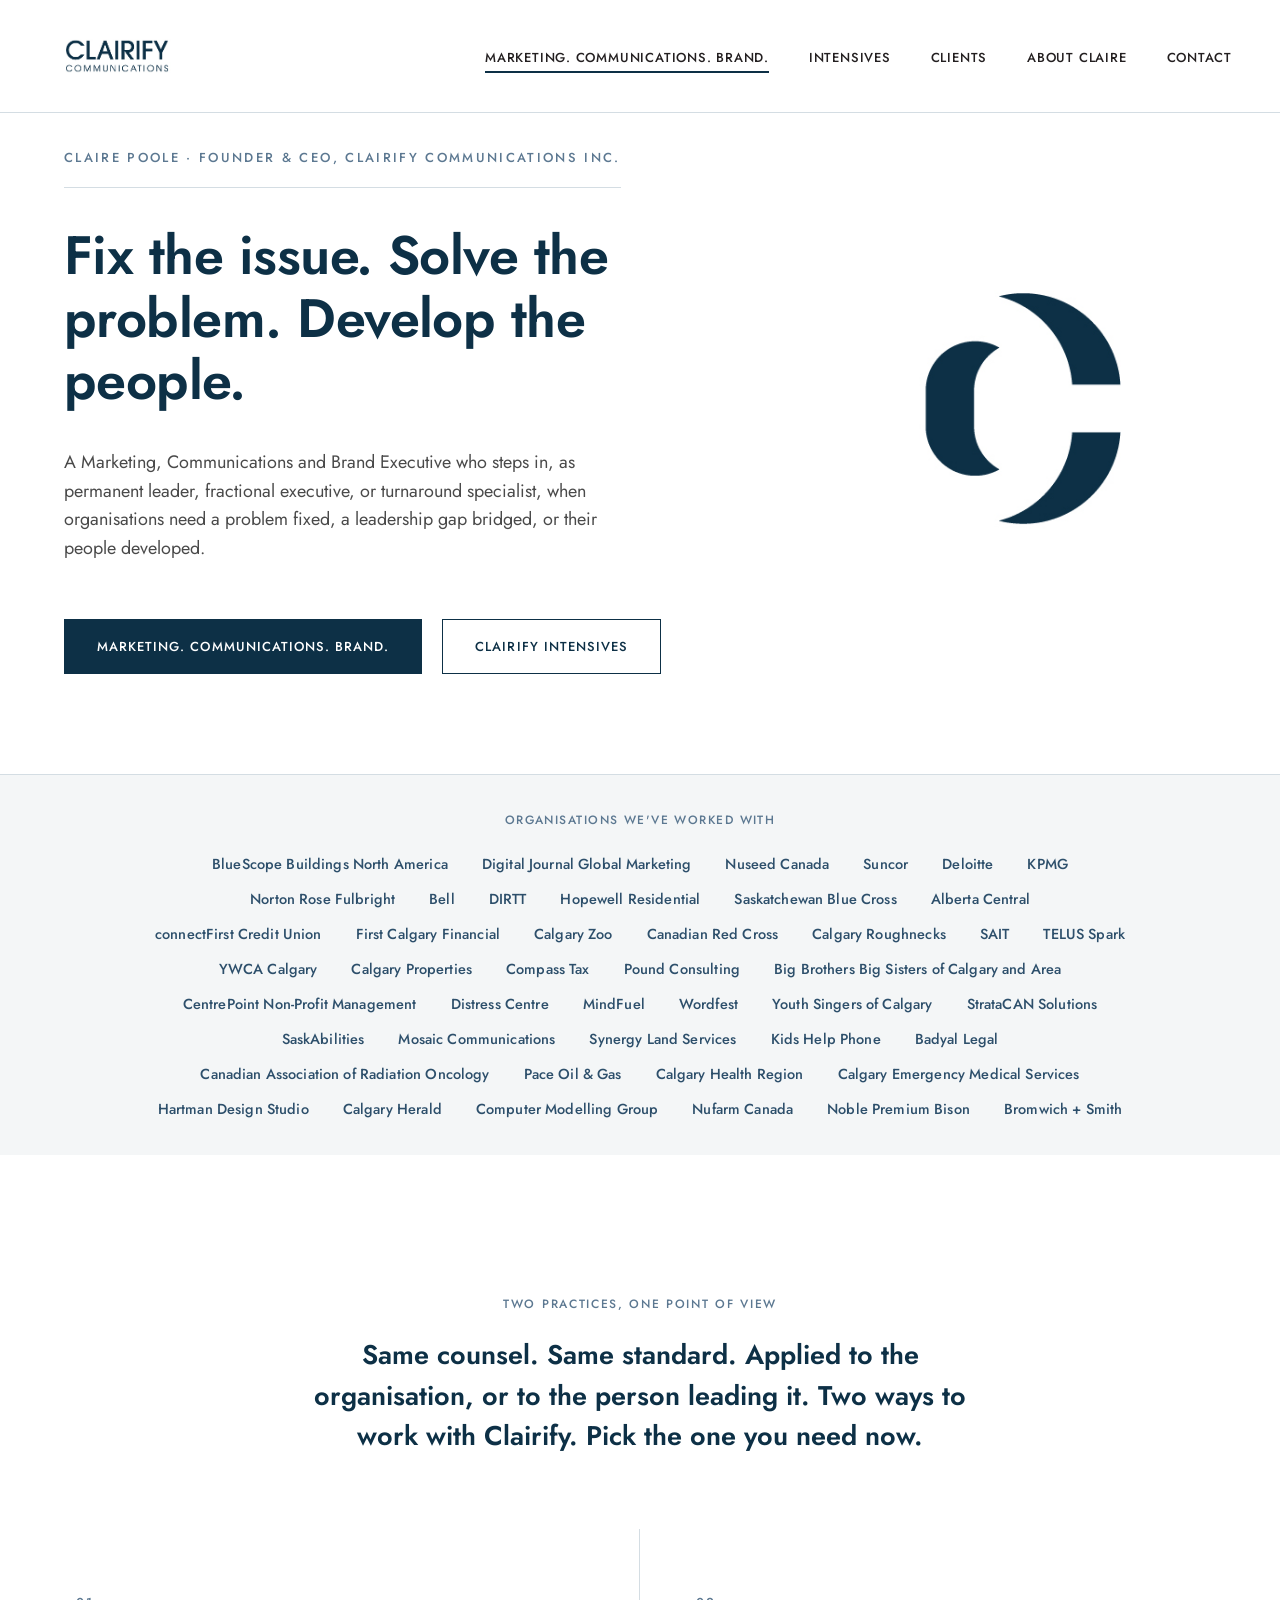
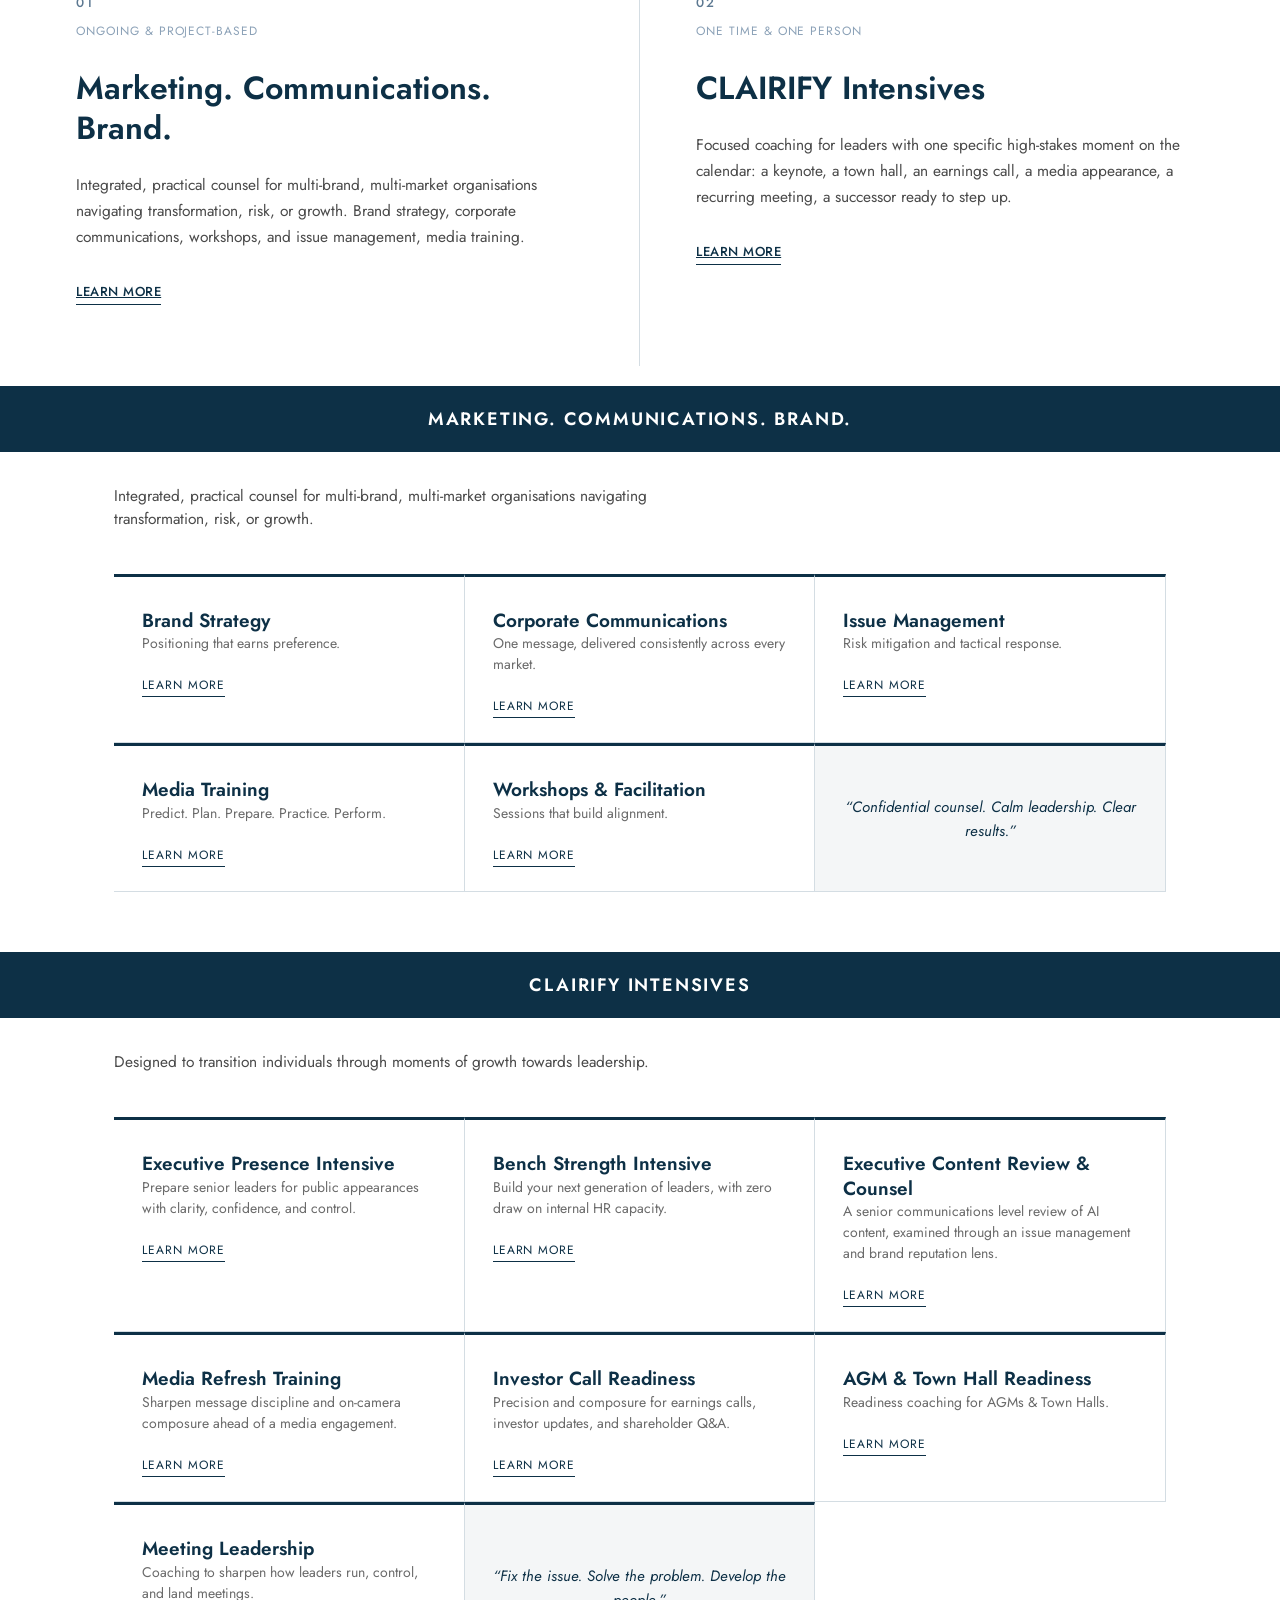
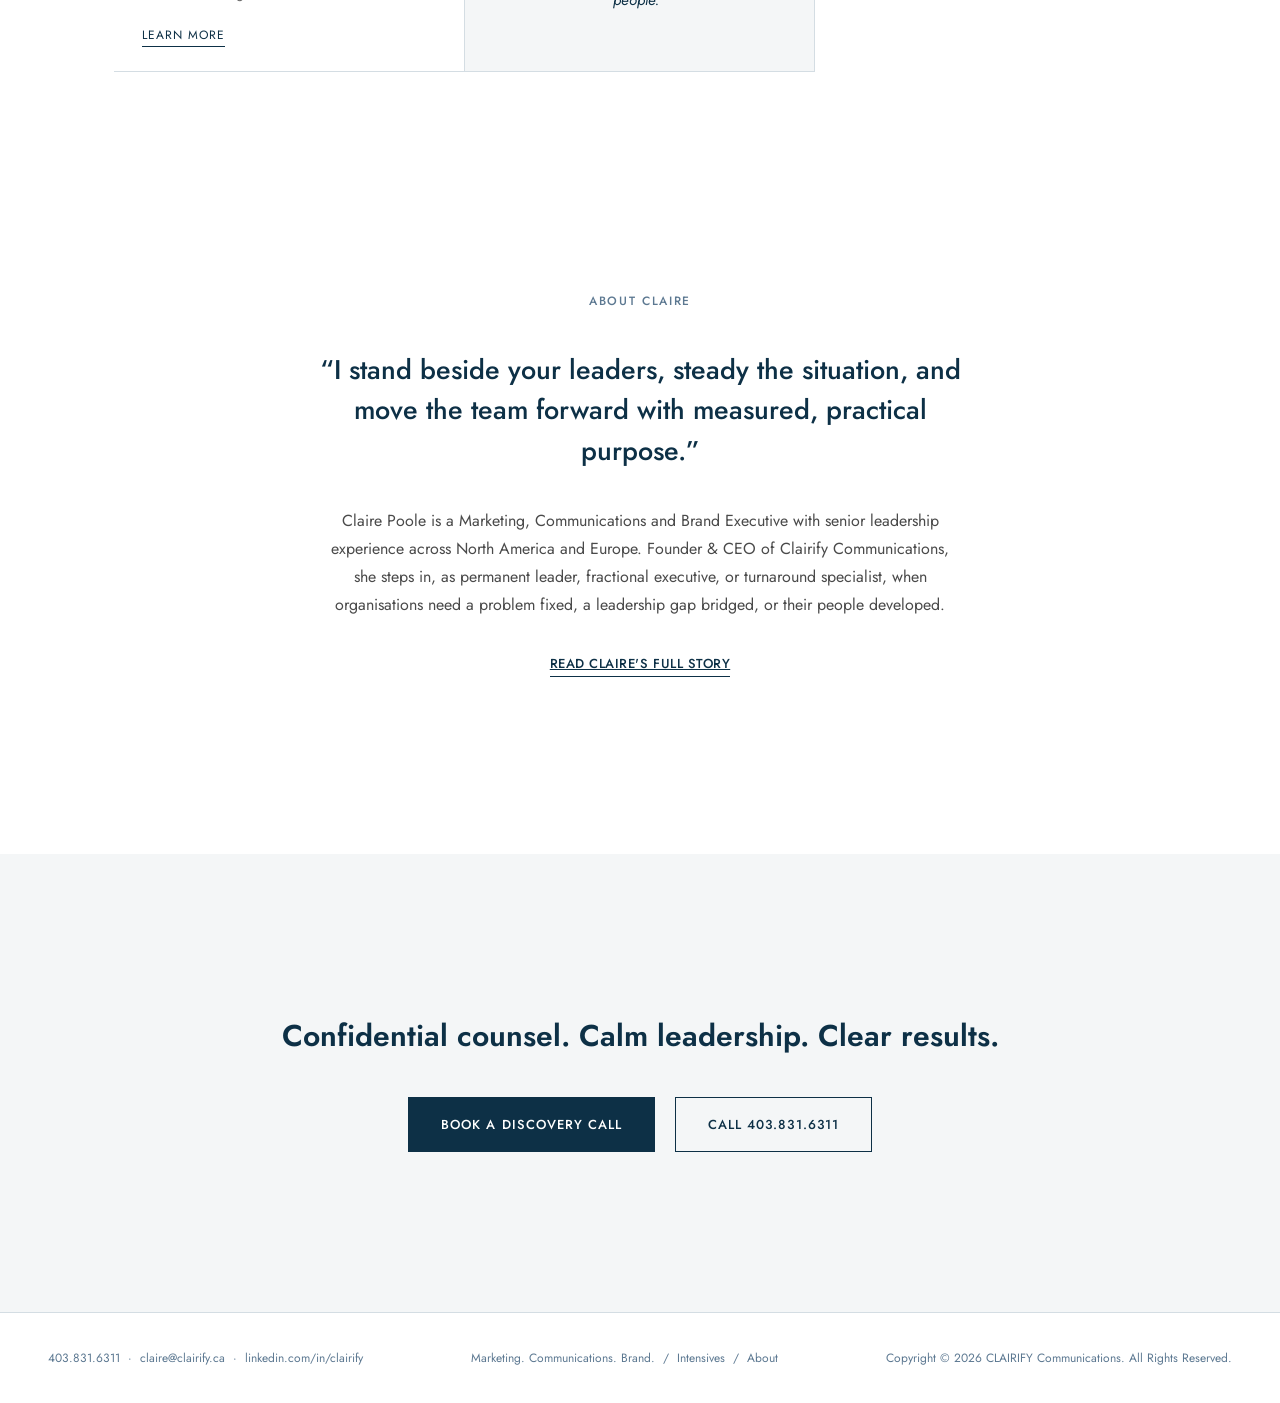
==== index.html @ 590d06a0 "Add files via upload" ====
<!DOCTYPE html>
<html lang="en">
<head>
<meta charset="UTF-8">
<meta name="viewport" content="width=device-width, initial-scale=1.0">
<title>CLAIRIFY Communications | Marketing, Communications &amp; Brand Executive</title>
<meta name="description" content="Claire Poole is a Marketing, Communications and Brand Executive who steps in when organisations need a problem fixed, a leadership gap bridged, or their people developed.">
<link rel="preconnect" href="https://fonts.googleapis.com">
<link rel="preconnect" href="https://fonts.gstatic.com" crossorigin>
<link href="https://fonts.googleapis.com/css2?family=Jost:wght@300;400;500;600;700&display=swap" rel="stylesheet">
<link rel="stylesheet" href="styles.css">
</head>
<body>

<!-- ============ HOME PAGE ============ -->
<nav>
  <a href="index.html"><img src="logo.jpg" alt="Clairify Communications" class="nav-logo"></a>
  <input type="checkbox" id="nav-toggle" class="nav-toggle">
  <label for="nav-toggle" class="nav-toggle-label" aria-label="Menu"><span></span><span></span><span></span></label>
  <ul class="navlinks">
    <li><a href="#marketing-communications-brand" class="current">Marketing. Communications. Brand.</a></li>
    <li><a href="#intensives">Intensives</a></li>
    <li><a href="clients.html">Clients</a></li>
    <li><a href="about.html">About Claire</a></li>
    <li><a href="#contact">Contact</a></li>
  </ul>
</nav>

<section class="hero">
  <div class="hero-grid">
    <div class="hero-inner">
      <div class="eyebrow">Claire Poole · Founder &amp; CEO, Clairify Communications Inc.</div>
      <h1>Fix the issue. Solve the problem. Develop the people.</h1>
      <p class="sub">A Marketing, Communications and Brand Executive who steps in, as permanent leader, fractional executive, or turnaround specialist, when organisations need a problem fixed, a leadership gap bridged, or their people developed.</p>
      <div class="cta-row">
        <a class="btn btn-primary" href="#marketing-communications-brand">Marketing. Communications. Brand.</a>
        <a class="btn btn-outline" href="#intensives">CLAIRIFY Intensives</a>
      </div>
    </div>
    <div class="hero-mark">
      <img src="logomark.jpg" alt="Clairify Communications logomark">
    </div>
  </div>
</section>

<section class="client-strip">
  <div class="label">Organisations we've worked with</div>
  <div class="logo-row">
    <div class="wordmark-chip">BlueScope Buildings North America</div>
    <div class="wordmark-chip">Digital Journal Global Marketing</div>
    <div class="wordmark-chip">Nuseed Canada</div>
    <div class="wordmark-chip">Suncor</div>
    <div class="wordmark-chip">Deloitte</div>
    <div class="wordmark-chip">KPMG</div>
    <div class="wordmark-chip">Norton Rose Fulbright</div>
    <div class="wordmark-chip">Bell</div>
    <div class="wordmark-chip">DIRTT</div>
    <div class="wordmark-chip">Hopewell Residential</div>
    <div class="wordmark-chip">Saskatchewan Blue Cross</div>
    <div class="wordmark-chip">Alberta Central</div>
    <div class="wordmark-chip">connectFirst Credit Union</div>
    <div class="wordmark-chip">First Calgary Financial</div>
    <div class="wordmark-chip">Calgary Zoo</div>
    <div class="wordmark-chip">Canadian Red Cross</div>
    <div class="wordmark-chip">Calgary Roughnecks</div>
    <div class="wordmark-chip">SAIT</div>
    <div class="wordmark-chip">TELUS Spark</div>
    <div class="wordmark-chip">YWCA Calgary</div>
    <div class="wordmark-chip">Calgary Properties</div>
    <div class="wordmark-chip">Compass Tax</div>
    <div class="wordmark-chip">Pound Consulting</div>
    <div class="wordmark-chip">Big Brothers Big Sisters of Calgary and Area</div>
    <div class="wordmark-chip">CentrePoint Non-Profit Management</div>
    <div class="wordmark-chip">Distress Centre</div>
    <div class="wordmark-chip">MindFuel</div>
    <div class="wordmark-chip">Wordfest</div>
    <div class="wordmark-chip">Youth Singers of Calgary</div>
    <div class="wordmark-chip">StrataCAN Solutions</div>
    <div class="wordmark-chip">SaskAbilities</div>
    <div class="wordmark-chip">Mosaic Communications</div>
    <div class="wordmark-chip">Synergy Land Services</div>
    <div class="wordmark-chip">Kids Help Phone</div>
    <div class="wordmark-chip">Badyal Legal</div>
    <div class="wordmark-chip">Canadian Association of Radiation Oncology</div>
    <div class="wordmark-chip">Pace Oil &amp; Gas</div>
    <div class="wordmark-chip">Calgary Health Region</div>
    <div class="wordmark-chip">Calgary Emergency Medical Services</div>
    <div class="wordmark-chip">Hartman Design Studio</div>
    <div class="wordmark-chip">Calgary Herald</div>
    <div class="wordmark-chip">Computer Modelling Group</div>
    <div class="wordmark-chip">Nufarm Canada</div>
    <div class="wordmark-chip">Noble Premium Bison</div>
    <div class="wordmark-chip">Bromwich + Smith</div>
  </div>
</section>

<section class="pillars-intro">
  <div class="label">Two practices, one point of view</div>
  <h2>Same counsel. Same standard. Applied to the organisation, or to the person leading it. Two ways to work with Clairify. Pick the one you need now.</h2>
</section>

<div class="pillars">
  <div class="pillar left">
    <div class="num">01</div>
    <div class="sublabel">Ongoing &amp; Project-Based</div>
    <h3>Marketing. Communications. Brand.</h3>
    <p>Integrated, practical counsel for multi-brand, multi-market organisations navigating transformation, risk, or growth. Brand strategy, corporate communications, workshops, and issue management, media training.</p>
    <a class="link" href="#marketing-communications-brand">Learn more</a>
  </div>
  <div class="pillar right">
    <div class="num">02</div>
    <div class="sublabel">One Time &amp; One Person</div>
    <h3>CLAIRIFY Intensives</h3>
    <p>Focused coaching for leaders with one specific high-stakes moment on the calendar: a keynote, a town hall, an earnings call, a media appearance, a recurring meeting, a successor ready to step up.</p>
    <a class="link" href="#intensives">Learn more</a>
  </div>
</div>

<div class="section-bar" id="marketing-communications-brand" style="background:var(--prussian);color:var(--paper);text-align:center;padding:20px 24px;margin-top:20px;">
  <span style="font-size:18px;letter-spacing:0.1em;text-transform:uppercase;font-weight:600;">Marketing. Communications. Brand.</span>
</div>

<section class="mcb-grid" style="padding-top:32px;">
  <p class="intro">Integrated, practical counsel for multi-brand, multi-market organisations navigating transformation, risk, or growth.</p>

  <div class="tile-grid">
  <details class="intensive-card">
    <summary>
      <div>
        <div class="name">Brand Strategy</div>
        <div class="one-liner">Positioning that earns preference.</div>
      </div>
      <span class="toggle">Learn more</span>
    </summary>
    <div class="card-body">
      <p>Global and regional content activations built to increase brand preference and strengthen market position across every market you operate in, coordinated so the brand shows up consistently.</p>
    </div>
  </details>

  <details class="intensive-card">
    <summary>
      <div>
        <div class="name">Corporate Communications</div>
        <div class="one-liner">One message, delivered consistently across every market.</div>
      </div>
      <span class="toggle">Learn more</span>
    </summary>
    <div class="card-body">
      <p>Engagement strategy and tactical planning crafted to establish business continuity across matrixed environments, keeping leadership, employees, and external audiences aligned even as the organisation and its markets shift.</p>
    </div>
  </details>

  <details class="intensive-card">
    <summary>
      <div>
        <div class="name">Issue Management</div>
        <div class="one-liner">Risk mitigation and tactical response.</div>
      </div>
      <span class="toggle">Learn more</span>
    </summary>
    <div class="card-body">
      <p>Brand, reputational, and operational risk mitigation, paired with the leadership and practical, tactical response needed the moment an issue surfaces, so your organisation is never improvising in public.</p>
    </div>
  </details>

  <details class="intensive-card">
    <summary>
      <div>
        <div class="name">Media Training</div>
        <div class="one-liner">Predict. Plan. Prepare. Practice. Perform.</div>
      </div>
      <span class="toggle">Learn more</span>
    </summary>
    <div class="card-body">
      <p>A hands-on session that moves spokespeople from reactive, to proactive, to strategic: positioning your organisation as a trusted expert, protecting brand reputation, and turning media moments into trust rather than risk.</p>
    </div>
  </details>

  <details class="intensive-card">
    <summary>
      <div>
        <div class="name">Workshops &amp; Facilitation</div>
        <div class="one-liner">Sessions that build alignment.</div>
      </div>
      <span class="toggle">Learn more</span>
    </summary>
    <div class="card-body">
      <p>Group sessions geared towards strategy development, engagement, and team building, designed to move a room from discussion to decision.</p>
    </div>
  </details>
  <div class="tile-quote">
    <p>&ldquo;Confidential counsel. Calm leadership. Clear results.&rdquo;</p>
  </div>
  </div>
</section>

<div class="section-bar" id="intensives" style="background:var(--prussian);color:var(--paper);text-align:center;padding:20px 24px;margin-top:20px;">
  <span style="font-size:18px;letter-spacing:0.1em;text-transform:uppercase;font-weight:600;">CLAIRIFY Intensives</span>
</div>

<section class="intensives-grid" style="padding-top:32px;">
  <p class="intro">Designed to transition individuals through moments of growth towards leadership.</p>

  <div class="tile-grid">
  <details class="intensive-card">
    <summary>
      <div>
        <div class="name">Executive Presence Intensive</div>
        <div class="one-liner">Prepare senior leaders for public appearances with clarity, confidence, and control.</div>
      </div>
      <span class="toggle">Learn more</span>
    </summary>
    <div class="card-body">
      <p>A structured engagement that prepares senior leaders to meet keynotes, panels, investor updates, and media engagements with authority and precision.</p>
      <h5>Outcomes</h5>
      <ul>
        <li><b>Confidence.</b> Real time coaching on delivery, pacing, and message discipline.</li>
        <li><b>Agility.</b> The capability to respond to pointed questions and shifting audience dynamics with composure.</li>
        <li><b>Relevance.</b> A presentation refreshed to align with current brand positioning.</li>
        <li><b>Market Position.</b> Materials and delivery refined to strengthen share of voice and brand eminence.</li>
      </ul>
      <h5>Candidate Profile</h5>
      <p>Director level executives and above with an upcoming speech, panel, keynote, media engagement, or investor presentation.</p>
      <h5>Investment</h5>
      <p>Delivered within two weeks of the intake session, provided feedback and scheduling are returned promptly.</p>
    </div>
  </details>

  <details class="intensive-card">
    <summary>
      <div>
        <div class="name">Bench Strength Intensive</div>
        <div class="one-liner">Build your next generation of leaders, with zero draw on internal HR capacity.</div>
      </div>
      <span class="toggle">Learn more</span>
    </summary>
    <div class="card-body">
      <p>A one-on-one engagement, delivered directly by CLAIRIFY to a high-potential professional, that teaches hesitant or passive employees how to establish their professional gravitas and leadership style.</p>
      <h5>Outcomes</h5>
      <ul>
        <li><b>Leadership Capacity.</b> A successor-track professional equipped with the ownership, presence, and language to operate at the next level.</li>
        <li><b>Continuity.</b> A credible bridge between outgoing leaders and the professionals meant to replace them.</li>
        <li><b>Zero HR Burden.</b> Delivered directly between CLAIRIFY, the sponsoring executive, and the participant.</li>
        <li><b>Retention.</b> A visible investment in a high-potential employee, reducing flight risk.</li>
      </ul>
      <h5>Candidate Profile</h5>
      <p>A high-potential professional identified by leadership as part of the succession bench, who currently defers or holds back rather than operating at the next level.</p>
      <h5>Investment</h5>
      <p>Delivered across three to four weeks, with sessions spaced to allow practice between each.</p>
    </div>
  </details>

  <details class="intensive-card">
    <summary>
      <div>
        <div class="name">Executive Content Review &amp; Counsel</div>
        <div class="one-liner">A senior communications level review of AI content, examined through an issue management and brand reputation lens.</div>
      </div>
      <span class="toggle">Learn more</span>
    </summary>
    <div class="card-body">
      <p>Senior communications review and counsel for AI created content.</p>
      <h5>Outcomes</h5>
      <ul>
        <li><b>Reputation Protection.</b> Content reviewed for brand risk, issue management exposure, and tone before publication.</li>
        <li><b>Accuracy.</b> Fact checked, verified information, free of AI generated errors or unsupported claims.</li>
        <li><b>Clarity.</b> Content refined for message discipline, audience fit, and readability.</li>
        <li><b>Confidence.</b> Senior counsel behind every piece of content published under the executive's name.</li>
      </ul>
      <h5>Candidate Profile</h5>
      <p>Executives and CEOs creating their own content with AI tools, who want senior communications counsel and a reputational safeguard before publishing.</p>
      <h5>Investment</h5>
      <p>One time review, charged hourly, or an ongoing monthly retainer with an agreed hour allotment.</p>
    </div>
  </details>

  <details class="intensive-card">
    <summary>
      <div>
        <div class="name">Media Refresh Training</div>
        <div class="one-liner">Sharpen message discipline and on-camera composure ahead of a media engagement.</div>
      </div>
      <span class="toggle">Learn more</span>
    </summary>
    <div class="card-body">
      <p>A compact session that sharpens message discipline, bridging technique, and on-camera composure ahead of a specific interview, podcast, or broadcast appearance.</p>
      <h5>Outcomes</h5>
      <ul>
        <li><b>Message Discipline.</b> Clear, current talking points and bridging language for staying on message under pointed questioning.</li>
        <li><b>Composure.</b> Coached delivery for on-camera and on-air presence.</li>
        <li><b>Preparedness.</b> Talking points aligned to the current news cycle and anticipated questions.</li>
        <li><b>Risk Reduction.</b> Fewer off-message or reputationally risky moments live.</li>
      </ul>
      <h5>Candidate Profile</h5>
      <p>Director level executives and above preparing for a press interview, public appearance, podcast, or broadcast appearance.</p>
      <h5>Investment</h5>
      <p>Delivered within one week of the discovery call, provided feedback and scheduling are returned promptly.</p>
    </div>
  </details>

  <details class="intensive-card">
    <summary>
      <div>
        <div class="name">Investor Call Readiness</div>
        <div class="one-liner">Precision and composure for earnings calls, investor updates, and shareholder Q&amp;A.</div>
      </div>
      <span class="toggle">Learn more</span>
    </summary>
    <div class="card-body">
      <p>A focused session that prepares executives to deliver financial and strategic updates with precision, and to handle analyst questions with composure. This engagement is also built to strengthen the executive's personal brand.</p>
      <h5>Outcomes</h5>
      <ul>
        <li><b>Command of the Narrative.</b> Confident, precise delivery of financial and strategic updates.</li>
        <li><b>Q&amp;A Composure.</b> Poised handling of analyst questions, including adversarial or unexpected ones.</li>
        <li><b>Consistency.</b> Alignment between prepared remarks and anticipated questions.</li>
        <li><b>Credibility.</b> A delivery that reinforces investor confidence in leadership and the numbers.</li>
      </ul>
      <h5>Candidate Profile</h5>
      <p>CEOs, CFOs, and Investor Relations leaders preparing for an earnings call, investor day, or shareholder meeting.</p>
      <h5>Investment</h5>
      <p>Delivered within one week of the discovery session, timed to the call date.</p>
    </div>
  </details>

  <details class="intensive-card">
    <summary>
      <div>
        <div class="name">AGM &amp; Town Hall Readiness</div>
        <div class="one-liner">Readiness coaching for AGMs &amp; Town Halls.</div>
      </div>
      <span class="toggle">Learn more</span>
    </summary>
    <div class="card-body">
      <p>A focused session that prepares leaders to deliver clear, credible messages to a large internal audience, and to handle unscripted questions with composure.</p>
      <h5>Outcomes</h5>
      <ul>
        <li><b>Confidence.</b> A rehearsed, controlled delivery suited to a large or mixed audience.</li>
        <li><b>Alignment.</b> Key messages that reflect current business priorities and tone.</li>
        <li><b>Agility.</b> Composed handling of unscripted or difficult employee questions.</li>
        <li><b>Trust.</b> A delivery that reinforces credibility with employees.</li>
      </ul>
      <h5>Candidate Profile</h5>
      <p>Executives and senior leaders preparing to address employees at an AGM, town hall, all-hands, or similar internal forum.</p>
      <h5>Investment</h5>
      <p>Delivered within one week of the discovery session, timed to the town hall date.</p>
    </div>
  </details>

  <details class="intensive-card">
    <summary>
      <div>
        <div class="name">Meeting Leadership</div>
        <div class="one-liner">Coaching to sharpen how leaders run, control, and land meetings.</div>
      </div>
      <span class="toggle">Learn more</span>
    </summary>
    <div class="card-body">
      <p>A focused coaching session built around a specific, upcoming recurring leadership meeting, board update, or cross-functional session.</p>
      <h5>Outcomes</h5>
      <ul>
        <li><b>Control.</b> A structure and pacing that keeps meetings on track and on time.</li>
        <li><b>Presence.</b> A leadership tone that commands attention and buy-in.</li>
        <li><b>Clarity.</b> Sharper framing of decisions, asks, and next steps.</li>
        <li><b>Efficiency.</b> Fewer meetings that run long or lose focus.</li>
      </ul>
      <h5>Candidate Profile</h5>
      <p>Director level executives and above who regularly lead recurring or high-stakes meetings.</p>
      <h5>Investment</h5>
      <p>Delivered within one week of the discovery session.</p>
    </div>
  </details>
  <div class="tile-quote">
    <p>&ldquo;Fix the issue. Solve the problem. Develop the people.&rdquo;</p>
  </div>
  </div>
</section>

<section class="about-preview">
  <div class="label">About Claire</div>
  <blockquote>&ldquo;I stand beside your leaders, steady the situation, and move the team forward with measured, practical purpose.&rdquo;</blockquote>
  <p class="body">Claire Poole is a Marketing, Communications and Brand Executive with senior leadership experience across North America and Europe. Founder &amp; CEO of Clairify Communications, she steps in, as permanent leader, fractional executive, or turnaround specialist, when organisations need a problem fixed, a leadership gap bridged, or their people developed.</p>
  <a class="link" href="about.html">Read Claire's full story</a>
</section>

<section class="cta" id="contact">
  <h2>Confidential counsel. Calm leadership. Clear results.</h2>
  <div class="cta-row" style="justify-content:center;">
    <a class="btn btn-primary" href="mailto:claire@clairify.ca">Book a discovery call</a>
    <a class="btn btn-outline" href="tel:+14038316311">Call 403.831.6311</a>
  </div>
</section>

<footer>
  <div><a href="tel:+14038316311" style="color:inherit;text-decoration:none;">403.831.6311</a> &nbsp;·&nbsp; <a href="mailto:claire@clairify.ca" style="color:inherit;text-decoration:none;">claire@clairify.ca</a> &nbsp;·&nbsp; linkedin.com/in/clairify</div>
  <div>Marketing. Communications. Brand. &nbsp;/&nbsp; Intensives &nbsp;/&nbsp; About</div>
  <div>Copyright © 2026 CLAIRIFY Communications. All Rights Reserved.</div>
</footer>

</body>
</html>
---- styles.css ----
:root {

    --prussian: #0d3046;
    --prussian-80: #2d4f6b;
    --prussian-60: #5c7891;
    --prussian-40: #8ba1b7;
    --prussian-20: #d4dde3;
    --ink: #231f20;
    --paper: #ffffff;
    --mist: #f4f6f7;
  }
  * { margin: 0; padding: 0; box-sizing: border-box; }
  html { scroll-behavior: smooth; }
  body {
    font-family: 'Jost', sans-serif;
    color: var(--ink);
    background: var(--paper);
    -webkit-font-smoothing: antialiased;
  }
  .strawdog-flag {
    background: #fff3cd;
    color: #6b5300;
    text-align: center;
    font-size: 12px;
    letter-spacing: 0.08em;
    text-transform: uppercase;
    padding: 8px 12px;
    font-weight: 500;
  }

  /* ---------- NAV ---------- */
  nav {
    display: flex;
    align-items: center;
    justify-content: space-between;
    padding: 22px 48px;
    background: var(--paper);
    border-bottom: 1px solid var(--prussian-20);
    position: sticky;
    top: 0;
    z-index: 20;
  }
  nav .logotype {
    font-size: 19px;
    font-weight: 600;
    letter-spacing: 0.02em;
    color: var(--prussian);
  }
  .navlinks { display: flex; gap: 40px; list-style: none; }
  .navlinks a {
    color: var(--ink);
    text-decoration: none;
    font-size: 13px;
    letter-spacing: 0.06em;
    text-transform: uppercase;
    font-weight: 500;
    padding-bottom: 4px;
    border-bottom: 2px solid transparent;
    transition: border-color .2s;
  }
  .navlinks a.current, .navlinks a:hover, .navlinks a:focus-visible { border-color: var(--prussian); outline: none; }
  .nav-toggle { display: none; }
  .nav-toggle-label {
    display: none;
    flex-direction: column;
    gap: 5px;
    cursor: pointer;
    z-index: 30;
  }
  .nav-toggle-label span {
    display: block;
    width: 26px;
    height: 2px;
    background: var(--prussian);
  }

  /* ---------- HERO (light, per Claire's revision) ---------- */
  .hero {
    background: var(--paper);
    color: var(--ink);
    padding: 32px 64px 100px;
    position: relative;
    overflow: hidden;
    border-bottom: 1px solid var(--prussian-20);
  }
  .hero-grid {
    display: grid;
    grid-template-columns: 1.3fr 0.7fr;
    align-items: center;
    gap: 60px;
    max-width: 1240px;
    margin: 0 auto;
  }
  .hero-inner { max-width: 640px; position: relative; z-index: 2; }
  .hero-mark {
    display: flex;
    justify-content: center;
  }
  .hero-mark img {
    width: 100%;
    max-width: 300px;
  }
  @media (max-width: 900px) {
    .hero-grid { grid-template-columns: 1fr; }
    .hero-mark { display: none; }
  }
  .eyebrow {
    font-size: 13px;
    letter-spacing: 0.18em;
    text-transform: uppercase;
    color: var(--prussian-60);
    margin-bottom: 36px;
    font-weight: 500;
    padding-bottom: 20px;
    border-bottom: 1px solid var(--prussian-20);
    display: inline-block;
  }
  h1 {
    font-size: 54px;
    font-weight: 600;
    line-height: 1.16;
    letter-spacing: -0.01em;
    margin-bottom: 36px;
    color: var(--prussian);
  }
  .hero p.sub {
    font-size: 18px;
    font-weight: 400;
    line-height: 1.6;
    color: #4a4a4a;
    max-width: 540px;
    margin-bottom: 56px;
  }
  .cta-row { display: flex; gap: 20px; flex-wrap: wrap; }
  .btn {
    display: inline-block;
    padding: 17px 32px;
    font-size: 13px;
    letter-spacing: 0.08em;
    text-transform: uppercase;
    font-weight: 500;
    text-decoration: none;
    border-radius: 0;
    transition: all .2s;
    cursor: pointer;
  }
  .btn-primary { background: var(--prussian); color: var(--paper); border: 1px solid var(--prussian); }
  .btn-primary:hover { background: #0a2438; }
  .btn-outline { border: 1px solid var(--prussian); color: var(--prussian); background: transparent; }
  .btn-outline:hover { background: var(--mist); }

  /* ---------- CLIENT STRIP ---------- */
  .client-strip {
    background: var(--mist);
    padding: 36px 48px;
    text-align: center;
  }
  .client-strip .label {
    font-size: 12px;
    letter-spacing: 0.12em;
    text-transform: uppercase;
    color: var(--prussian-60);
    margin-bottom: 24px;
    font-weight: 500;
  }
  .logo-row {
    display: flex;
    justify-content: center;
    gap: 14px 34px;
    flex-wrap: wrap;
    align-items: center;
    max-width: 980px;
    margin: 0 auto;
  }
  .wordmark-chip {
    font-size: 14.5px;
    font-weight: 500;
    color: var(--prussian-80);
    letter-spacing: 0.01em;
  }
  .pending-note {
    margin-top: 22px;
    font-size: 12.5px;
    color: var(--prussian-60);
    font-style: italic;
  }

  /* ---------- TWO PILLARS ---------- */
  .pillars-intro {
    padding: 140px 64px 0;
    text-align: center;
    max-width: 820px;
    margin: 0 auto;
  }
  .pillars-intro .label {
    font-size: 12px;
    letter-spacing: 0.14em;
    text-transform: uppercase;
    color: var(--prussian-60);
    font-weight: 500;
    margin-bottom: 22px;
  }
  .pillars-intro h2 {
    font-size: 27px;
    font-weight: 600;
    line-height: 1.5;
    color: var(--prussian);
  }
  .pillars {
    display: grid;
    grid-template-columns: 1fr 1fr;
    margin: 72px auto 0;
    max-width: 1240px;
  }
  .pillar {
    padding: 64px 56px;
  }
  .pillar.left { background: var(--paper); color: var(--ink); border-right: 1px solid var(--prussian-20); }
  .pillar.right { background: var(--paper); color: var(--ink); }
  .pillar .num {
    font-size: 13px;
    letter-spacing: 0.14em;
    text-transform: uppercase;
    font-weight: 500;
    margin-bottom: 10px;
    color: var(--prussian-60);
  }
  .pillar .sublabel {
    font-size: 12px;
    color: var(--prussian-40);
    text-transform: uppercase;
    letter-spacing: 0.08em;
    margin-bottom: 28px;
  }
  .pillar h3 {
    font-size: 32px;
    font-weight: 600;
    line-height: 1.25;
    margin-bottom: 24px;
    color: var(--prussian);
  }
  .pillar p {
    font-size: 15.5px;
    font-weight: 400;
    line-height: 1.7;
    color: #4a4a4a;
    margin-bottom: 28px;
  }
  .pillar .link {
    font-size: 13px;
    font-weight: 500;
    letter-spacing: 0.04em;
    text-transform: uppercase;
    color: var(--prussian);
    border-bottom: 1px solid var(--prussian);
    padding-bottom: 3px;
  }

  /* ---------- MARKETING/COMMS/BRAND DETAIL (shares intensive-card styling) ---------- */
  .mcb-grid {
    padding: 100px 64px 40px;
    max-width: 1180px;
    margin: 0 auto;
  }
  .mcb-grid > .label {
    font-size: 12px;
    letter-spacing: 0.14em;
    text-transform: uppercase;
    color: var(--prussian-60);
    font-weight: 500;
    margin-bottom: 12px;
  }
  .mcb-grid > .intro {
    font-size: 15.5px;
    color: #4a4a4a;
    max-width: 620px;
    margin-bottom: 44px;
  }
  .mcb-grid .placeholder-flag {
    display: inline-block;
    font-size: 11px;
    letter-spacing: 0.06em;
    text-transform: uppercase;
    color: var(--prussian-60);
    border: 1px dashed var(--prussian-20);
    padding: 3px 8px;
    margin-top: 10px;
  }

  /* ---------- INTENSIVES TILE GRID ---------- */
  .intensives-grid {
    padding: 100px 64px 40px;
    max-width: 1180px;
    margin: 0 auto;
  }
  .intensives-grid > .label {
    font-size: 12px;
    letter-spacing: 0.14em;
    text-transform: uppercase;
    color: var(--prussian-60);
    font-weight: 500;
    margin-bottom: 12px;
  }
  .intensives-grid > .intro {
    font-size: 15.5px;
    color: #4a4a4a;
    max-width: 620px;
    margin-bottom: 44px;
  }
  .tile-grid {
    display: grid;
    grid-template-columns: repeat(3, 1fr);
    gap: 0;
    background: transparent;
  }
  .tile-grid.tile-grid-2col {
    grid-template-columns: repeat(2, 1fr);
  }
  .intensive-card {
    background: var(--paper);
    border-top: 3px solid var(--prussian);
    border-right: 1px solid var(--prussian-20);
    border-bottom: 1px solid var(--prussian-20);
    display: flex;
    flex-direction: column;
  }
  .intensive-card summary {
    display: flex;
    flex-direction: column;
    align-items: flex-start;
    gap: 10px;
    padding: 32px 28px 24px;
    cursor: pointer;
    list-style: none;
    flex: 1;
  }
  .intensive-card summary::-webkit-details-marker { display: none; }
  .intensive-card summary .name {
    font-size: 19px;
    font-weight: 600;
    color: var(--prussian);
    line-height: 1.3;
  }
  .intensive-card summary .one-liner {
    font-size: 14px;
    color: #6a6a6a;
    font-weight: 400;
    line-height: 1.5;
  }
  .intensive-card summary .toggle {
    font-size: 12px;
    letter-spacing: 0.08em;
    text-transform: uppercase;
    color: var(--prussian);
    border-bottom: 1px solid var(--prussian);
    padding-bottom: 2px;
    white-space: nowrap;
    margin-top: auto;
    padding-top: 12px;
  }
  .intensive-card[open] summary .toggle::after { content: " (less)"; }
  .intensive-card .card-body {
    padding: 0 28px 32px;
  }
  .intensive-card h5 {
    font-size: 12px;
    letter-spacing: 0.1em;
    text-transform: uppercase;
    color: var(--prussian);
    font-weight: 600;
    margin: 20px 0 12px;
  }
  .intensive-card h5:first-of-type { margin-top: 4px; }
  .intensive-card p, .intensive-card ul li {
    font-size: 14.5px;
    line-height: 1.7;
    color: #4a4a4a;
  }
  .intensive-card ul {
    list-style: none;
    margin: 0;
    padding: 0;
  }
  .intensive-card ul li {
    padding-left: 18px;
    position: relative;
    margin-bottom: 8px;
  }
  .intensive-card ul li::before {
    content: "";
    position: absolute;
    left: 0;
    top: 9px;
    width: 7px;
    height: 1px;
    background: var(--prussian);
  }
  .intensive-card ul li b { color: var(--prussian); font-weight: 600; }
  .intensive-card .fee {
    font-size: 14.5px;
    color: var(--prussian);
    font-weight: 600;
    margin-top: 6px;
  }
  .tile-quote {
    background: var(--mist);
    border-top: 3px solid var(--prussian);
    border-right: 1px solid var(--prussian-20);
    border-bottom: 1px solid var(--prussian-20);
    display: flex;
    align-items: center;
    justify-content: center;
    padding: 32px 28px;
    text-align: center;
  }
  .tile-quote p {
    font-style: italic;
    font-size: 15px;
    line-height: 1.6;
    color: var(--prussian);
    margin: 0;
  }

  /* ---------- INTENSIVES DETAIL (legacy single-card layout, unused, kept for reference) ---------- */
  .intensive-detail {
    padding: 100px 64px 40px;
    max-width: 900px;
    margin: 0 auto;
  }
  .intensive-detail .label {
    font-size: 12px;
    letter-spacing: 0.14em;
    text-transform: uppercase;
    color: var(--prussian-60);
    font-weight: 500;
    margin-bottom: 22px;
  }
  .intensive-detail h3 {
    font-size: 28px;
    font-weight: 600;
    color: var(--prussian);
    margin-bottom: 10px;
  }
  .intensive-detail .tagline {
    font-size: 16px;
    color: var(--prussian-60);
    margin-bottom: 36px;
  }
  .intensive-detail h4 {
    font-size: 13px;
    letter-spacing: 0.1em;
    text-transform: uppercase;
    color: var(--prussian);
    font-weight: 600;
    margin: 36px 0 16px;
  }
  .intensive-detail p {
    font-size: 15.5px;
    line-height: 1.75;
    color: #4a4a4a;
  }
  .intensive-detail ul {
    list-style: none;
    margin: 0;
    padding: 0;
  }
  .intensive-detail ul li {
    font-size: 15.5px;
    line-height: 1.7;
    color: #4a4a4a;
    padding-left: 20px;
    position: relative;
    margin-bottom: 12px;
  }
  .intensive-detail ul li::before {
    content: "";
    position: absolute;
    left: 0;
    top: 9px;
    width: 8px;
    height: 1px;
    background: var(--prussian);
  }
  .intensive-detail ul li b { color: var(--prussian); font-weight: 600; }
  .intensive-detail .investment-box {
    border-top: 1px solid var(--prussian-20);
    border-bottom: 1px solid var(--prussian-20);
    padding: 28px 0;
    margin-top: 36px;
  }
  .intensive-detail .investment-box p { margin-bottom: 8px; }

  
  .about-preview {
    padding: 180px 64px;
    max-width: 820px;
    margin: 0 auto;
    text-align: center;
  }
  .about-preview .label {
    font-size: 12px;
    letter-spacing: 0.14em;
    text-transform: uppercase;
    color: var(--prussian-60);
    font-weight: 500;
    margin-bottom: 40px;
  }
  blockquote {
    font-size: 27px;
    font-weight: 500;
    line-height: 1.5;
    color: var(--prussian);
    margin-bottom: 36px;
  }
  .about-preview p.body {
    font-size: 16px;
    line-height: 1.75;
    color: #4a4a4a;
    max-width: 640px;
    margin: 0 auto 32px;
  }
  .about-preview .link {
    font-size: 13px;
    font-weight: 500;
    letter-spacing: 0.04em;
    text-transform: uppercase;
    color: var(--prussian);
    border-bottom: 1px solid var(--prussian);
    padding-bottom: 3px;
  }

  /* ---------- CLOSING CTA ---------- */
  .cta {
    background: var(--mist);
    text-align: center;
    padding: 160px 48px;
  }
  .cta h2 {
    font-size: 30px;
    font-weight: 600;
    color: var(--prussian);
    margin-bottom: 40px;
  }

  footer {
    border-top: 1px solid var(--prussian-20);
    padding: 36px 48px;
    display: flex;
    justify-content: space-between;
    flex-wrap: wrap;
    gap: 12px;
    font-size: 12px;
    color: var(--prussian-60);
  }

  .page-divider {
    background: var(--prussian);
    color: var(--paper);
    text-align: center;
    padding: 14px;
    font-size: 11px;
    letter-spacing: 0.12em;
    text-transform: uppercase;
  }

  /* ---------- ABOUT PAGE ---------- */
  .photo-intro {
    display: grid;
    grid-template-columns: 1.15fr .85fr;
    gap: 64px;
    align-items: start;
    padding: 160px 64px 120px;
    max-width: 1180px;
    margin: 0 auto;
  }
  .photo-intro h2 {
    font-size: 34px;
    font-weight: 600;
    line-height: 1.35;
    color: var(--prussian);
    max-width: 620px;
  }
  .photo-intro p.lede {
    font-size: 16px;
    line-height: 1.75;
    color: #4a4a4a;
    max-width: 560px;
    margin-top: 24px;
  }
  .photo-slot {
    aspect-ratio: 4/5;
    width: 100%;
    height: 100%;
    object-fit: cover;
    background: var(--mist);
    border: 1px solid var(--prussian-20);
    display: block;
    color: var(--prussian-40);
    font-size: 12px;
    text-align: center;
  }

  .bring-section { padding: 0 64px 140px; max-width: 1180px; margin: 0 auto; }
  .bring-section h2 {
    font-size: 26px;
    font-weight: 600;
    color: var(--prussian);
    max-width: 680px;
  }
  .bring-grid {
    display: grid;
    grid-template-columns: repeat(3, 1fr);
    margin-top: 56px;
  }
  .bring-item {
    padding: 36px 32px;
    border-top: 3px solid var(--prussian);
    background: var(--mist);
  }
  .bring-item:nth-child(2) { margin: 0 2px; }
  .bring-item h4 {
    font-size: 19px;
    font-weight: 600;
    color: var(--prussian);
  }
  .bring-item p {
    font-size: 14.5px;
    line-height: 1.7;
    color: #4a4a4a;
    margin-top: 12px;
  }

  .longer-version {
    padding: 0 64px 160px;
    max-width: 760px;
    margin: 0 auto;
  }
  .longer-version .label {
    font-size: 12px;
    letter-spacing: 0.14em;
    text-transform: uppercase;
    color: var(--prussian-60);
    font-weight: 500;
    margin-bottom: 32px;
  }
  .longer-version p {
    font-size: 16.5px;
    line-height: 1.85;
    color: #3a3a3a;
    margin-top: 24px;
  }
  .longer-version .placeholder {
    border: 1px dashed var(--prussian-20);
    padding: 16px 20px;
    font-size: 13px;
    font-style: italic;
    color: var(--prussian-40);
    margin-top: 24px;
  }

  /* ---------- CLIENTS PAGE ---------- */
  .clients-intro {
    padding: 100px 64px 40px;
    max-width: 1180px;
    margin: 0 auto;
    text-align: center;
  }
  .clients-intro .label {
    font-size: 12px;
    letter-spacing: 0.14em;
    text-transform: uppercase;
    color: var(--prussian-60);
    font-weight: 500;
    margin-bottom: 22px;
  }
  .clients-intro h1 {
    font-size: 32px;
    font-weight: 600;
    color: var(--prussian);
    max-width: 720px;
    margin: 0 auto;
  }
  .sector-grid {
    padding: 40px 64px 140px;
    max-width: 1180px;
    margin: 0 auto;
    display: grid;
    grid-template-columns: repeat(3, 1fr);
  }
  .sector-block {
    background: var(--paper);
    border-top: 3px solid var(--prussian);
    border-right: 1px solid var(--prussian-20);
    border-bottom: 1px solid var(--prussian-20);
    padding: 32px 28px;
  }
  .sector-block h3 {
    font-size: 16px;
    color: var(--prussian);
    font-weight: 600;
    margin: 0 0 20px;
  }
  .sector-block .wordmarks {
    display: flex;
    flex-wrap: wrap;
    gap: 10px 0;
  }
  .sector-block .wordmark-chip {
    font-size: 14px;
    font-weight: 500;
    color: var(--prussian-80);
    letter-spacing: 0.01em;
  }
  .sector-block .wordmark-chip:not(:last-child)::after {
    content: "\00a0\00a0\00b7\00a0\00a0";
    color: var(--prussian-40);
  }
  @media (max-width: 1000px) and (min-width: 761px) {
    .sector-grid { grid-template-columns: repeat(2, 1fr); }
  }
  @media (max-width: 760px) {
    .sector-grid { grid-template-columns: 1fr; }
  }

  @media (max-width: 760px) {
    .pillars, .bring-grid, .tile-grid { grid-template-columns: 1fr; }
    .photo-intro { grid-template-columns: 1fr; }
    nav { padding: 18px 20px; flex-wrap: wrap; }
    .nav-toggle-label { display: flex; }
    .navlinks {
      flex-basis: 100%;
      order: 3;
      flex-direction: column;
      gap: 0;
      max-height: 0;
      overflow: hidden;
      transition: max-height .25s ease;
    }
    .navlinks li { width: 100%; }
    .navlinks a {
      display: block;
      padding: 14px 0;
      border-bottom: 1px solid var(--prussian-20);
    }
    .nav-toggle:checked ~ .navlinks { max-height: 400px; }
    .hero, .pillars-intro, .about-preview, .bring-section, .longer-version, .photo-intro { padding-left: 24px; padding-right: 24px; }
    .hero { padding-top: 18px; }
  }
  @media (max-width: 1000px) and (min-width: 761px) {
    .tile-grid { grid-template-columns: repeat(2, 1fr); }
  }

  .nav-logo {
    height: 68px;
    display: block;
  }
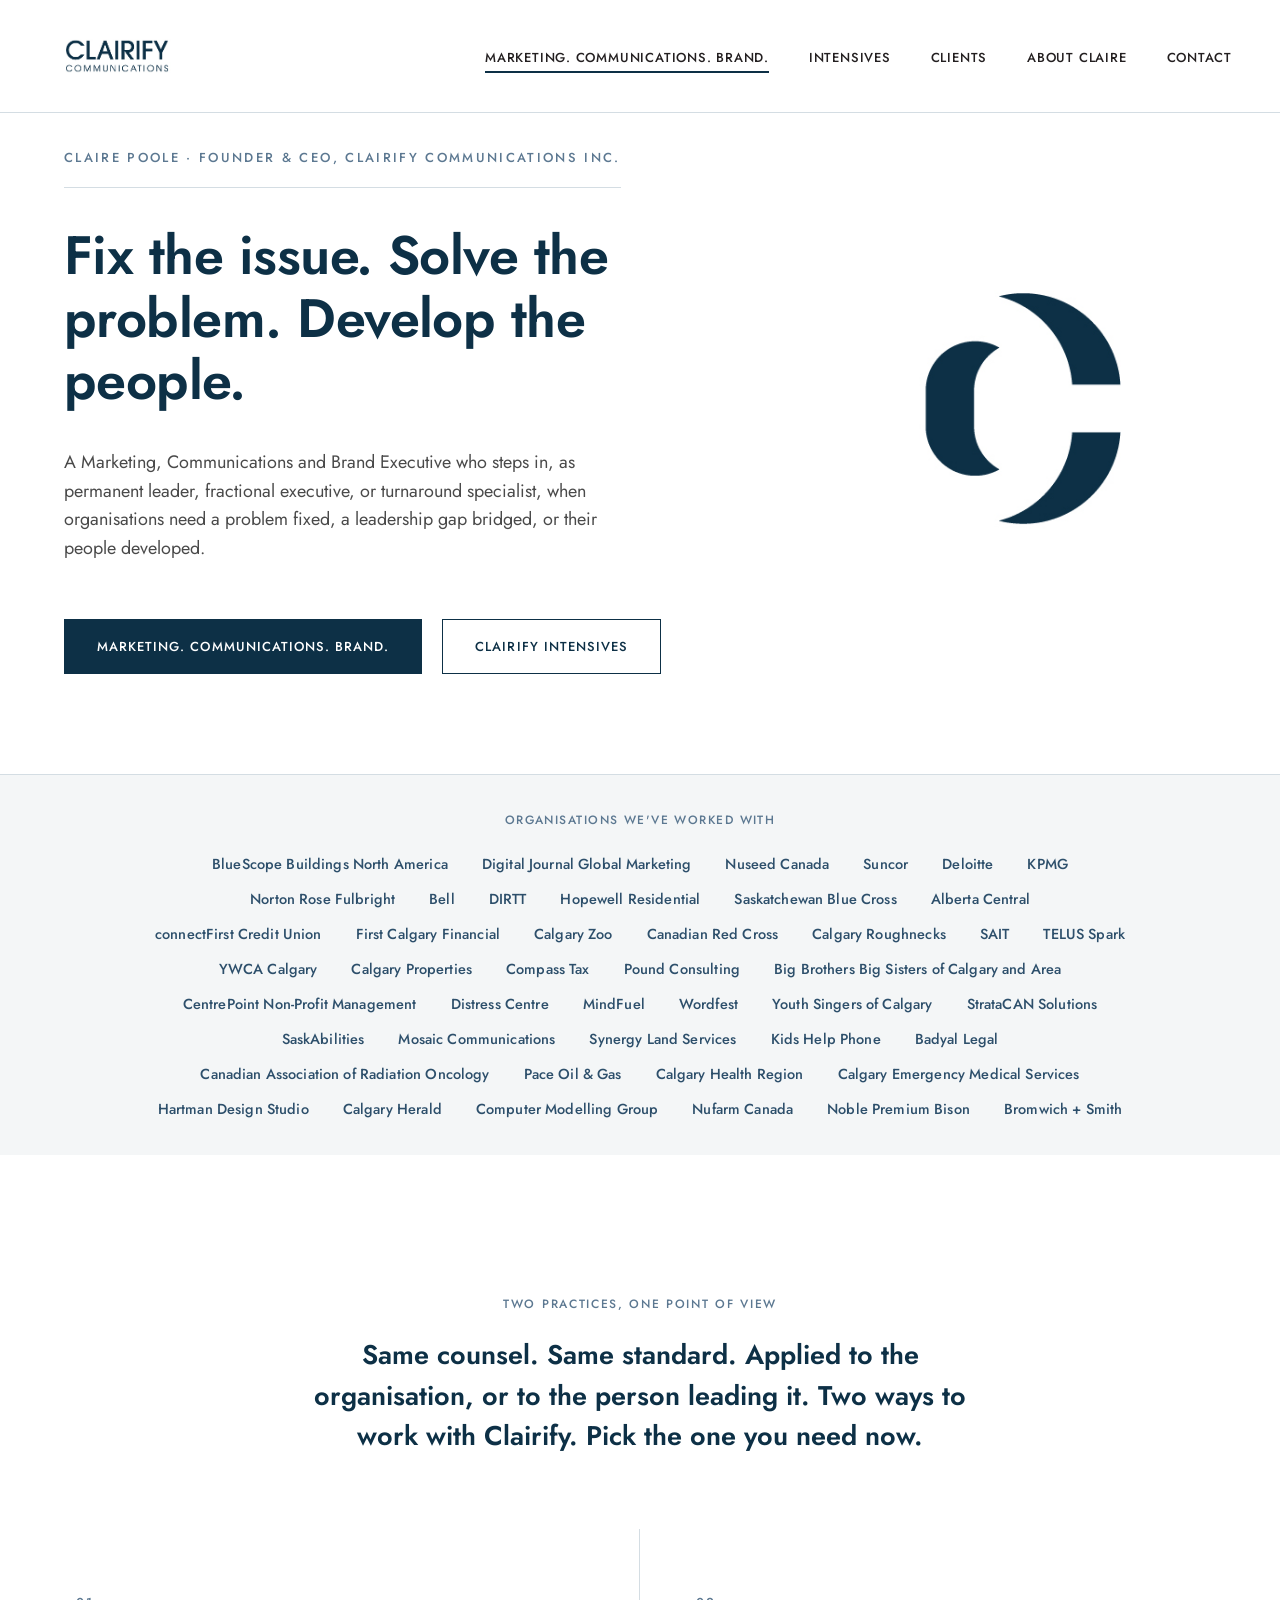
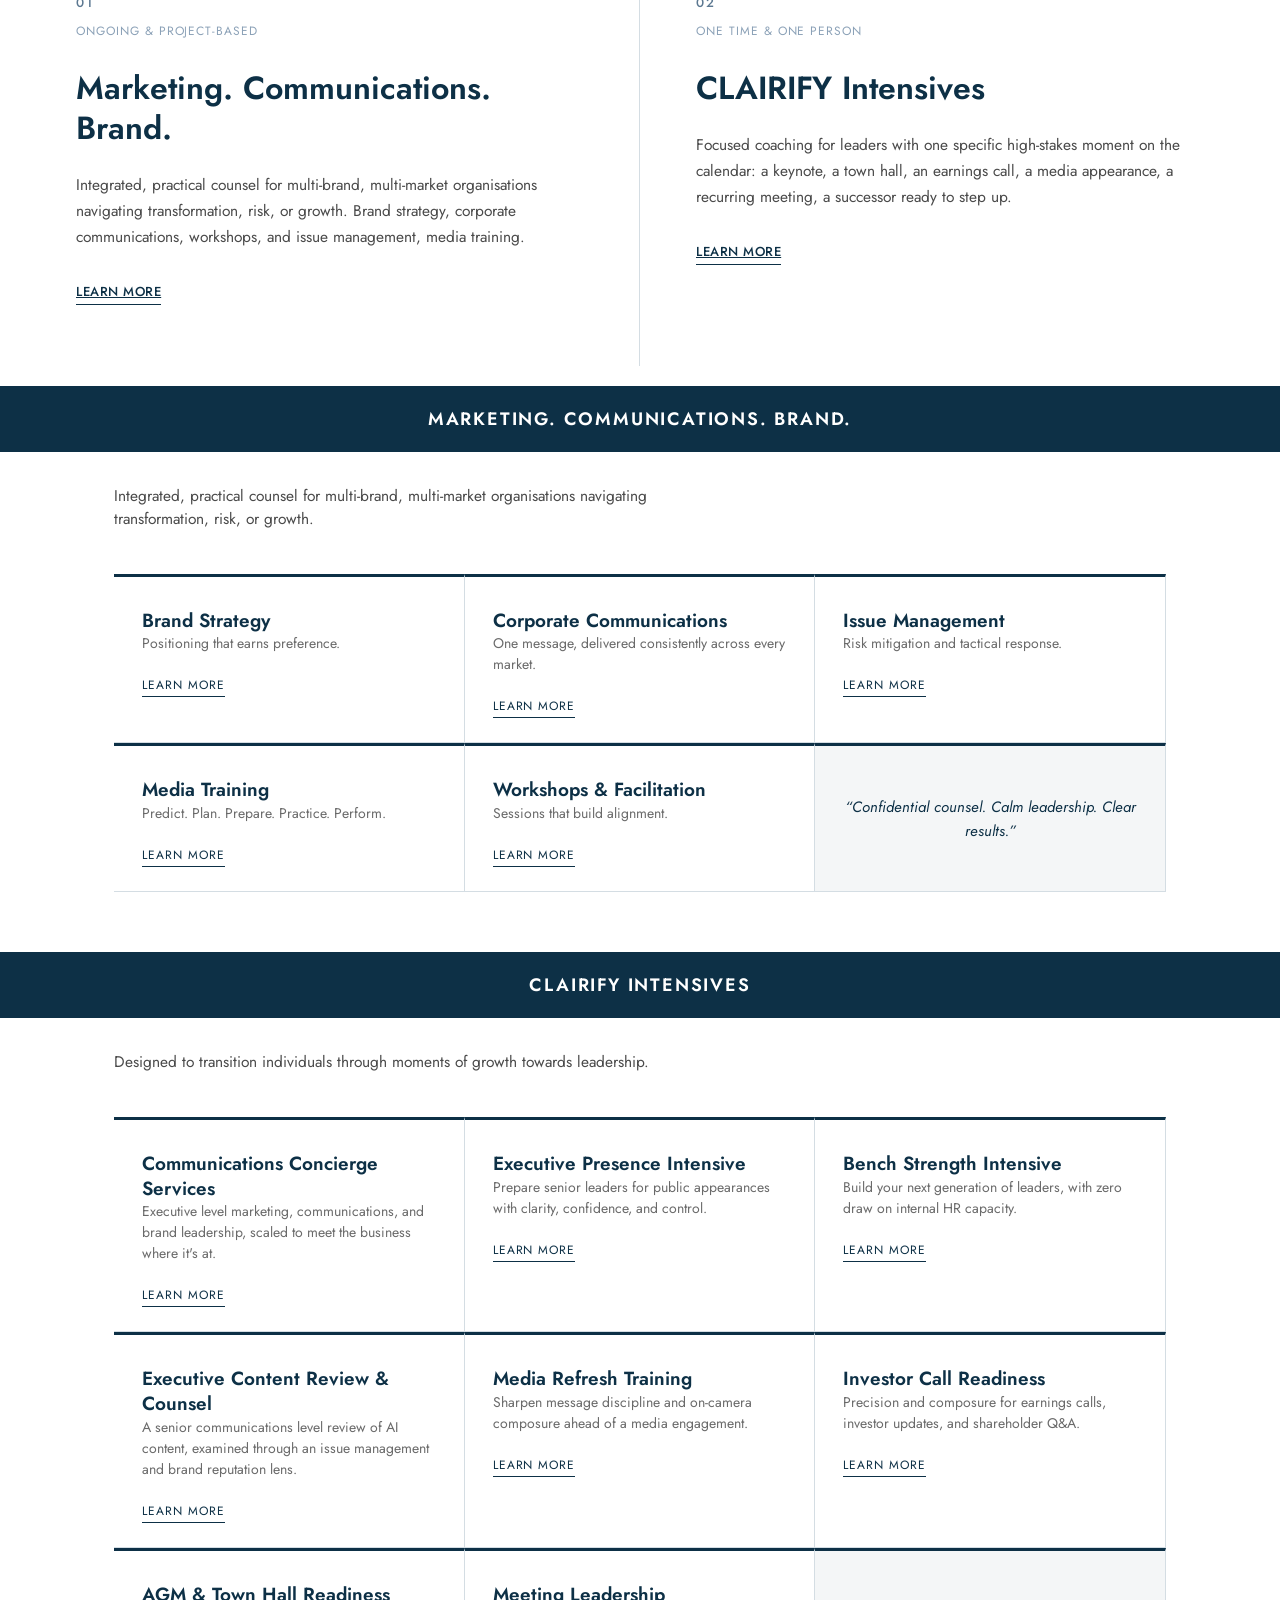
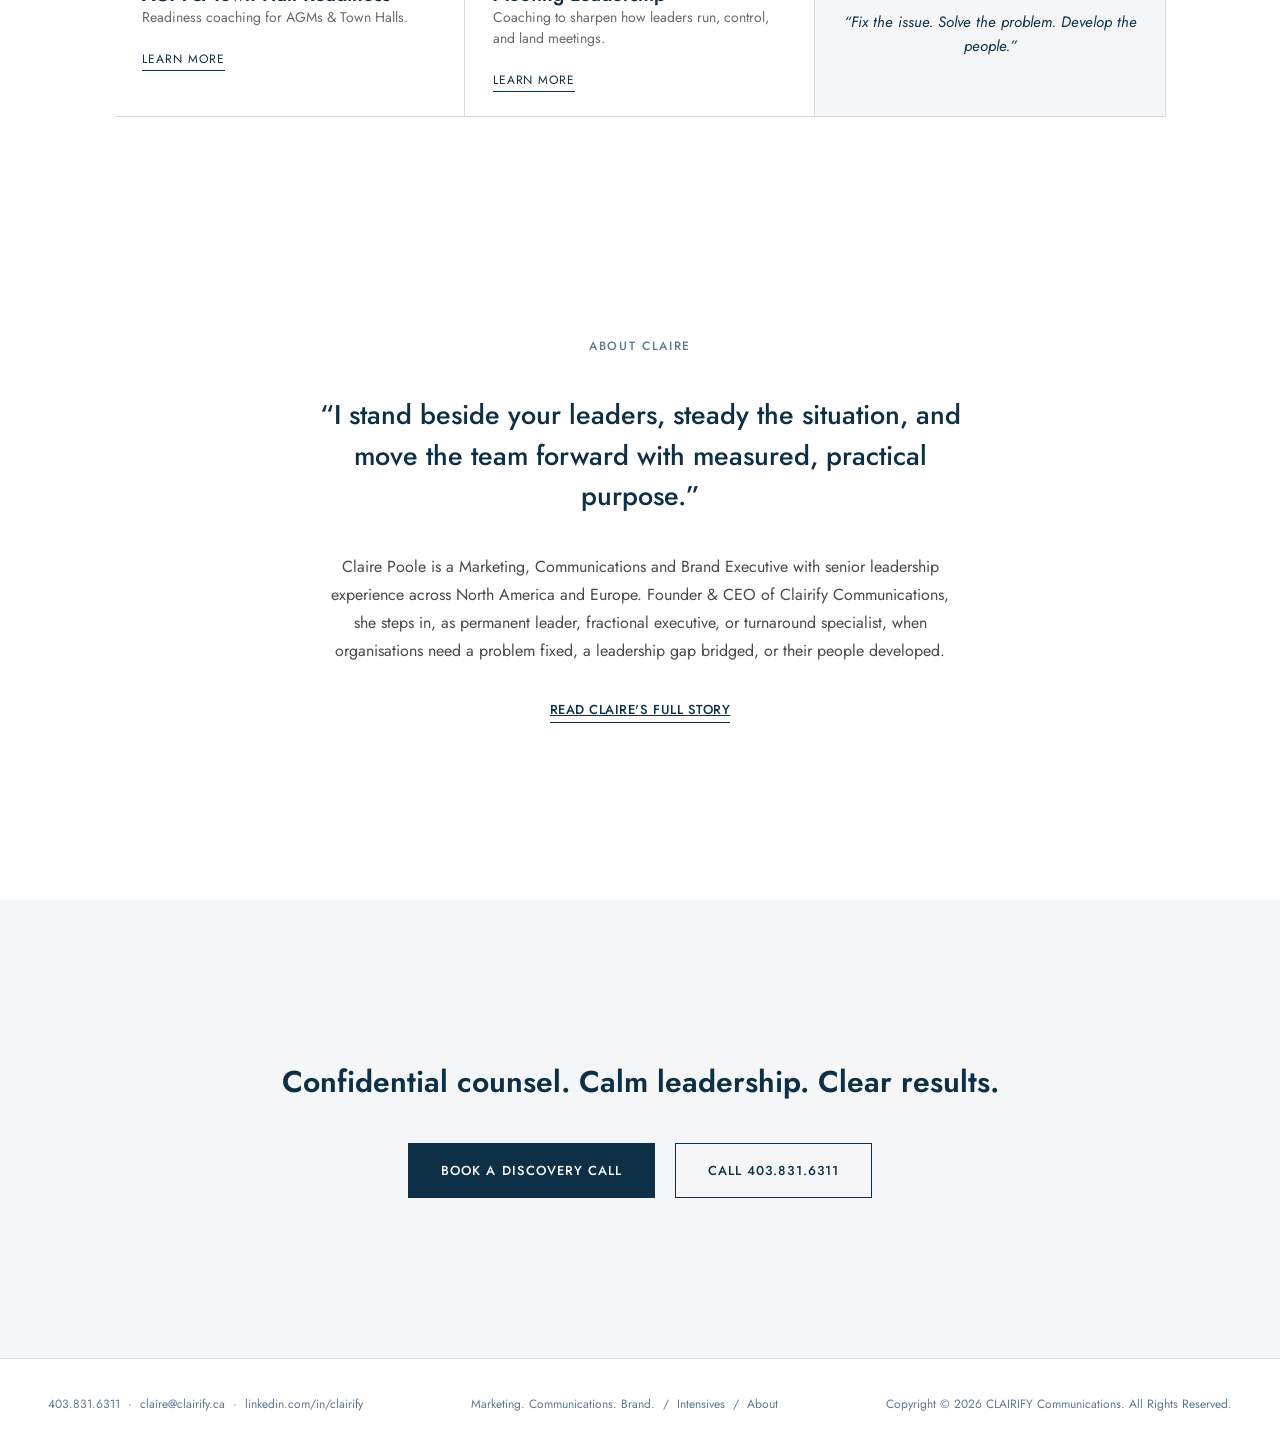
==== commit 9fdedeea: "Add files via upload" ====
--- a/index.html
+++ b/index.html
@@ -205,6 +205,39 @@
   <details class="intensive-card">
     <summary>
       <div>
+        <div class="name">Communications Concierge Services</div>
+        <div class="one-liner">Executive level marketing, communications, and brand leadership, scaled to meet the business where it's at.</div>
+      </div>
+      <span class="toggle">Learn more</span>
+    </summary>
+    <div class="card-body">
+      <p>Corporate structures are changing. Fewer organisations need a full time communications, marketing, or brand executive on staff, but every organisation still needs senior counsel to protect and develop engagement, brand, and reputation. Communications Concierge Services meets the business where it's at, providing that executive level judgment on a monthly retainer, scaled to what the organisation needs right now, with no long term commitment and none of the cost of a full time hire.</p>
+      <h5>Outcomes</h5>
+      <ul>
+        <li><b>Executive Presence.</b> Senior marketing, communications, and brand leadership represented internally and externally, without adding a full time executive to headcount.</li>
+        <li><b>Brand Consistency.</b> One consistent voice across marketing campaigns, communications, and every public facing decision.</li>
+        <li><b>Continuity.</b> An embedded advisor who already knows the organisation's priorities and audiences, and can respond immediately rather than starting from scratch.</li>
+        <li><b>Cost Efficiency.</b> Executive level counsel at a small fraction of the salary, benefits, and overhead of a full time hire.</li>
+        <li><b>Flexibility.</b> Support that meets the business where it's at, scaled up or down as needs change, with no long term contract.</li>
+      </ul>
+      <h5>Scope of Services</h5>
+      <ul>
+        <li><b>Brand &amp; Marketing Strategy.</b> Positioning, messaging, and campaign review that build brand preference and keep every market consistent.</li>
+        <li><b>Corporate Communications.</b> Ongoing counsel that keeps leadership, employees, and external audiences aligned as the organisation changes.</li>
+        <li><b>Issue Management.</b> A plan in place before a risk becomes a crisis, and senior counsel the moment one surfaces.</li>
+        <li><b>Content Review and Governance.</b> Senior review of key content and materials before they go public, so nothing publishes without an executive level check.</li>
+        <li><b>Monthly Strategy Session.</b> A standing call to review priorities, upcoming initiatives, and communications needs.</li>
+        <li><b>Ongoing Access.</b> Senior counsel by phone or email within retainer hours for time sensitive decisions.</li>
+      </ul>
+      <h5>Candidate Profile</h5>
+      <p>Organisations that do not require a full time communications, marketing, or brand executive on staff, but still need senior counsel to protect and develop engagement, brand, and reputation.</p>
+      <h5>Investment</h5>
+      <p>Available as an ongoing monthly retainer, scaled to what the organisation needs. Month to month, with 30 days notice to cancel and no long term contract.</p>
+    </div>
+  </details>
+  <details class="intensive-card">
+    <summary>
+      <div>
         <div class="name">Executive Presence Intensive</div>
         <div class="one-liner">Prepare senior leaders for public appearances with clarity, confidence, and control.</div>
       </div>
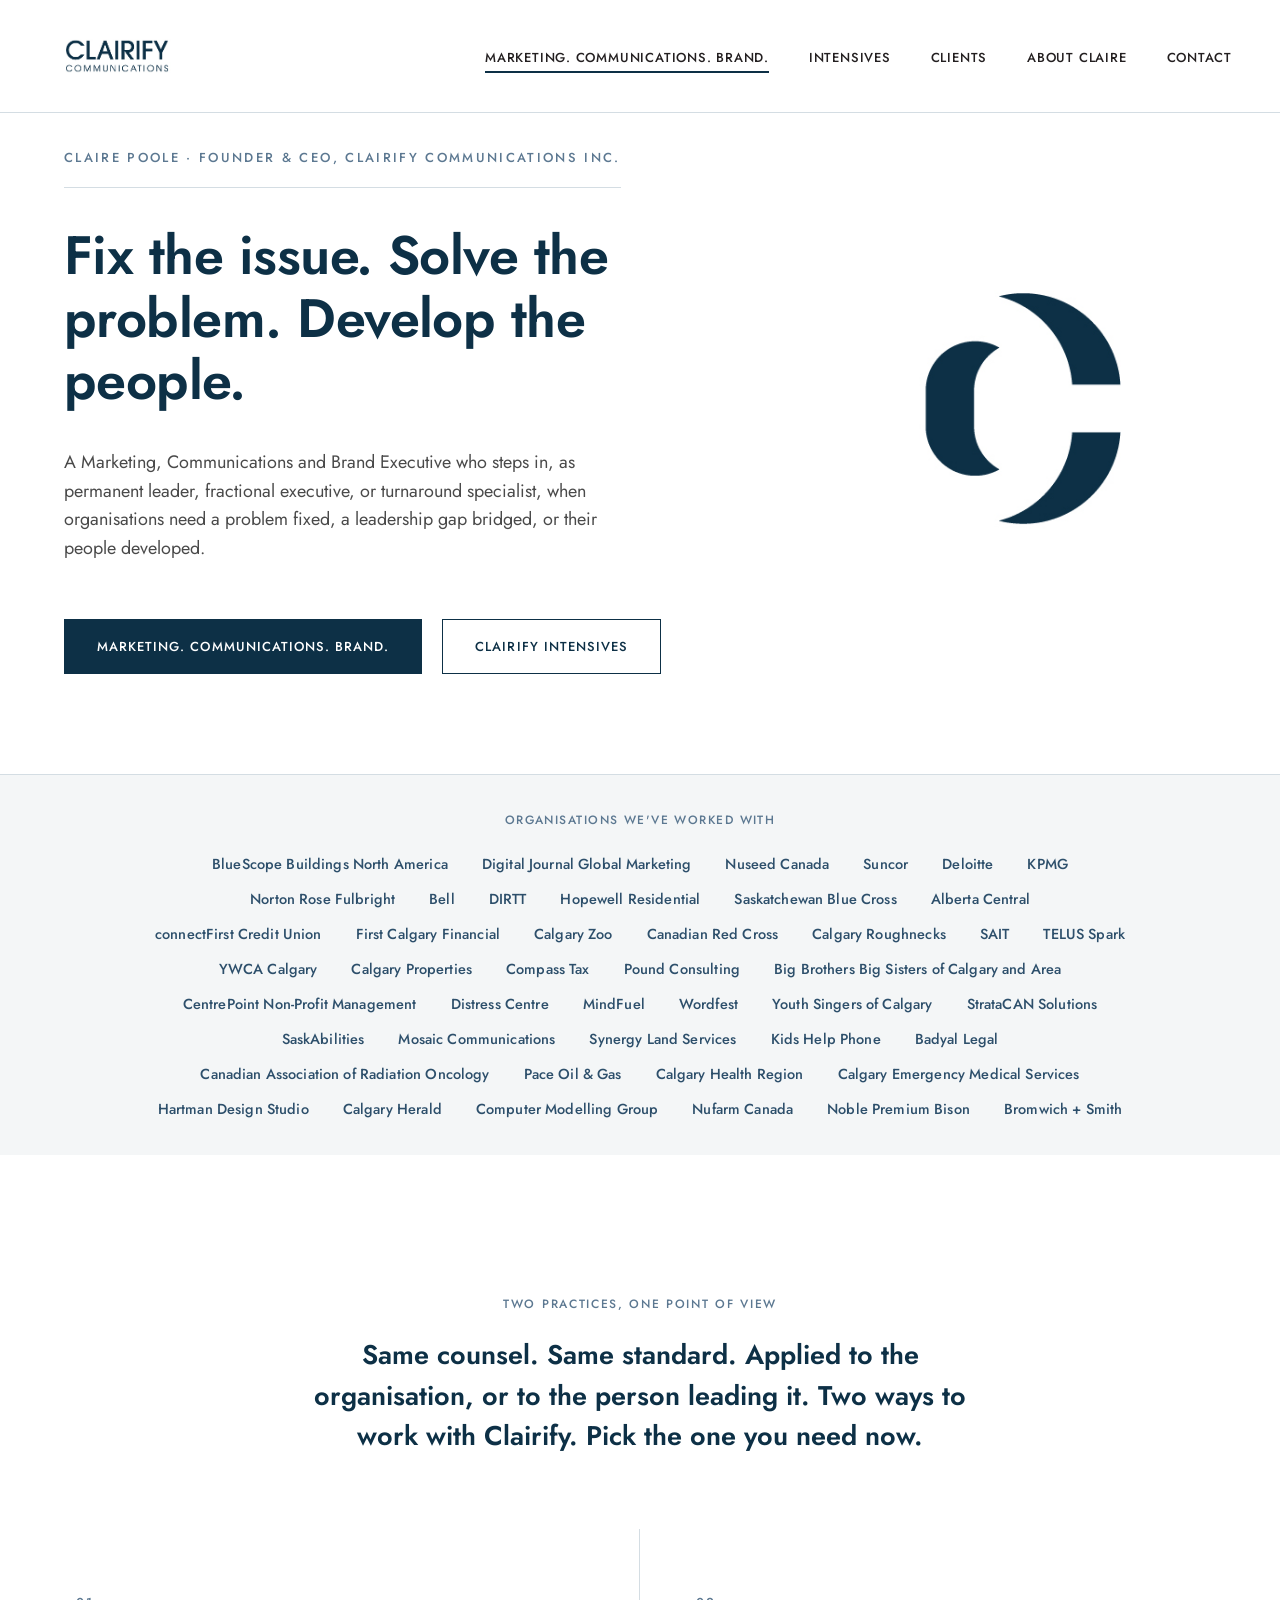
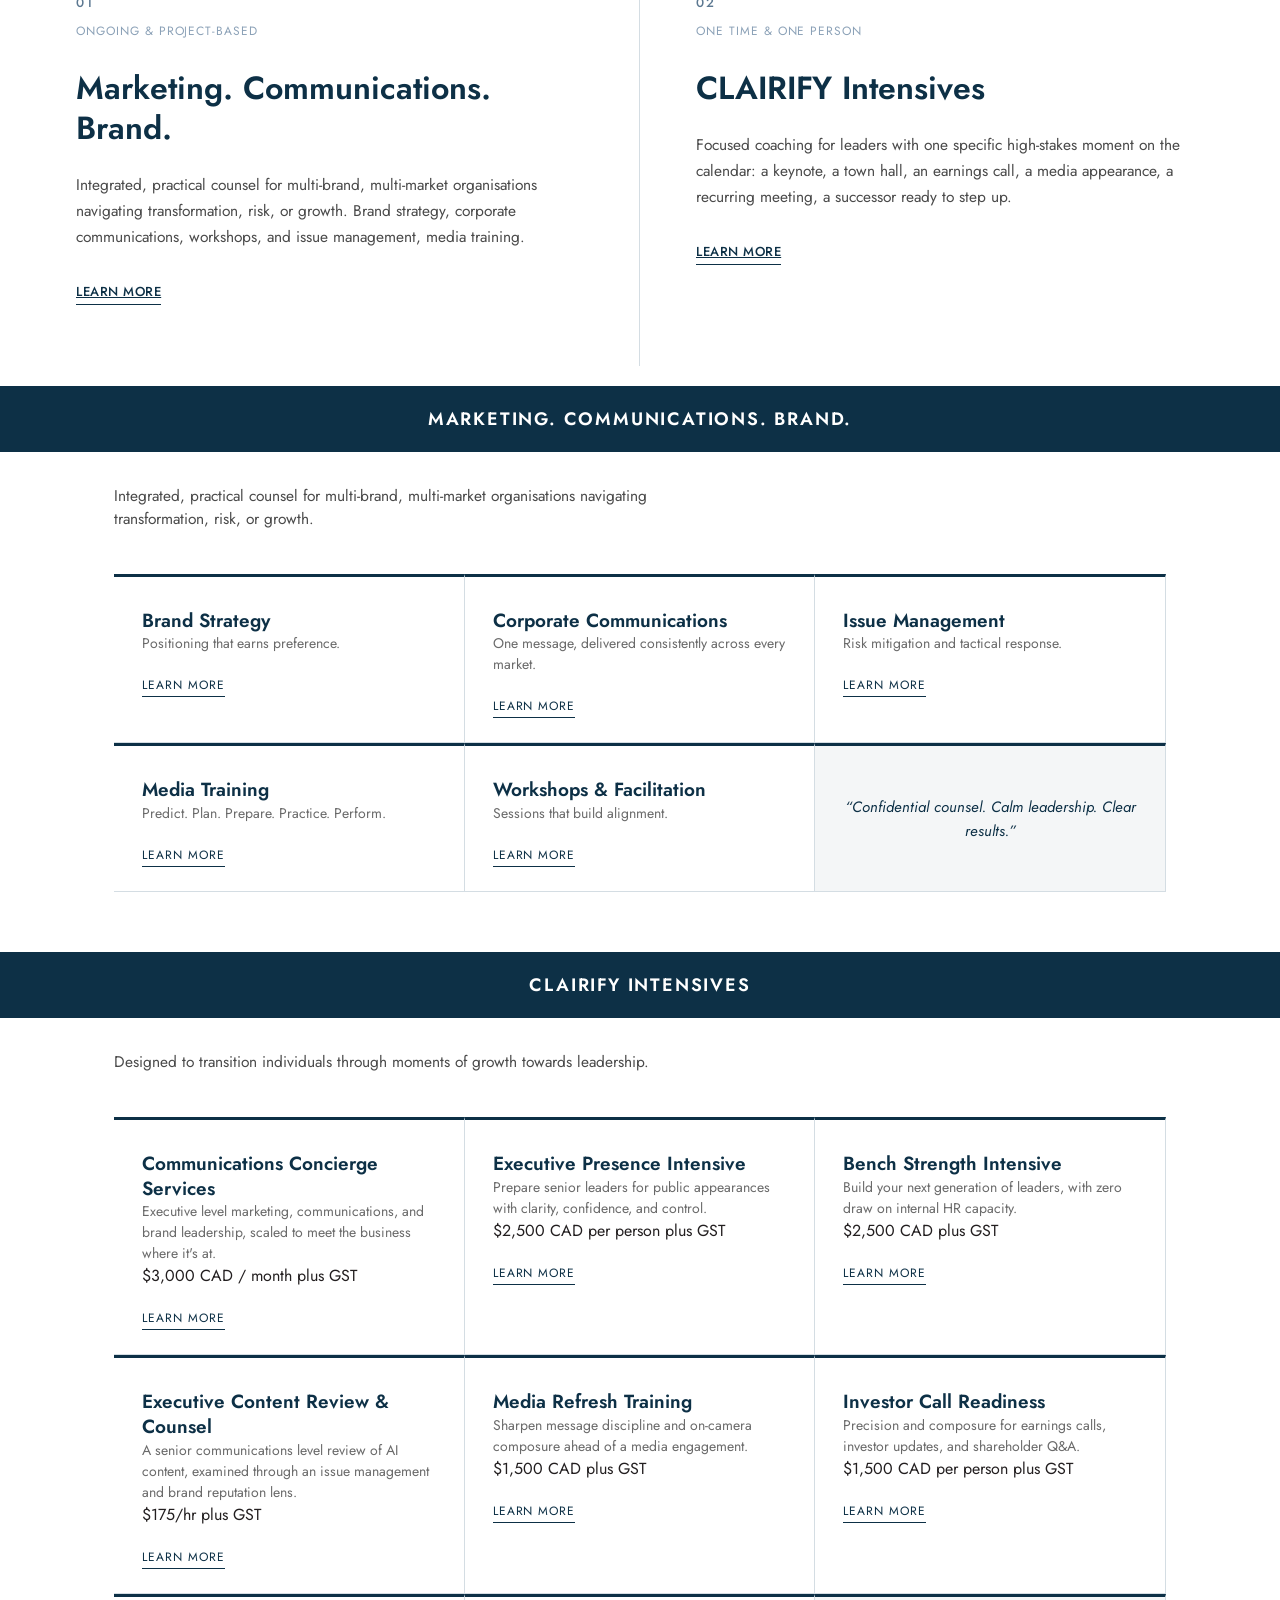
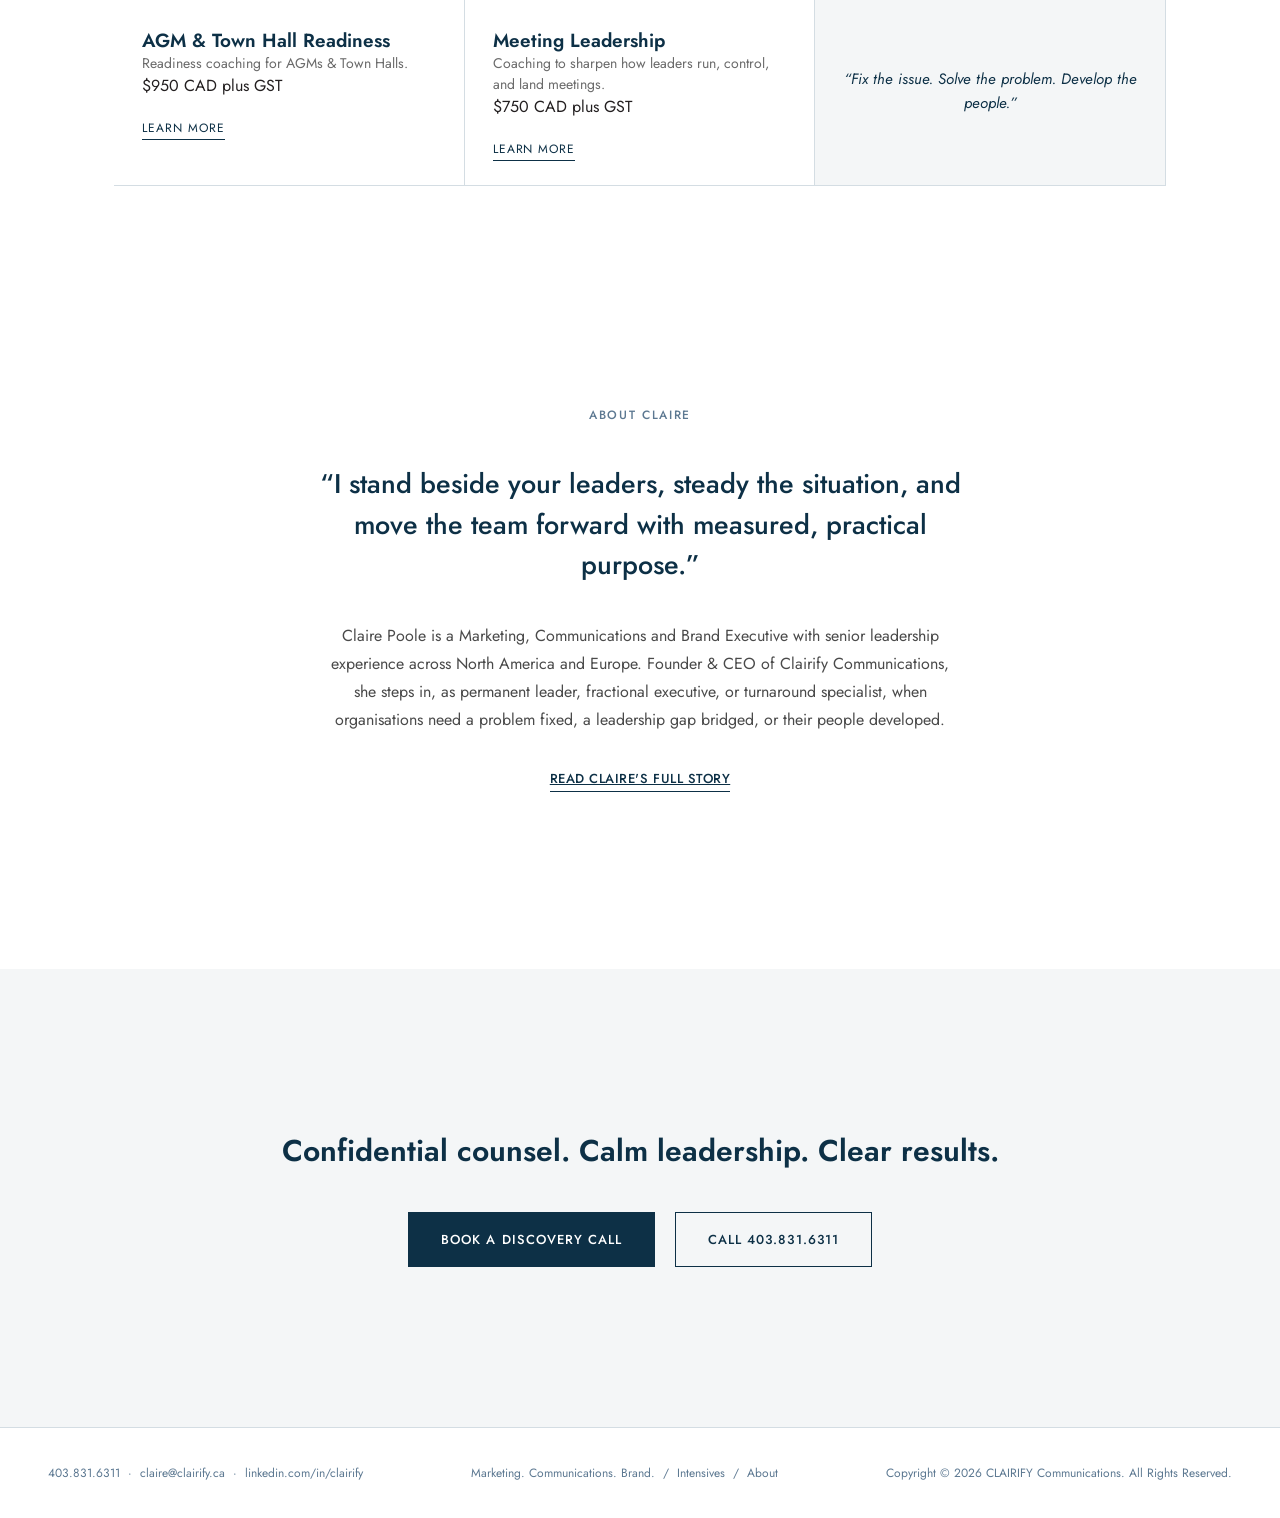
==== commit a9cd2f34: "Add files via upload" ====
--- a/index.html
+++ b/index.html
@@ -207,6 +207,7 @@
       <div>
         <div class="name">Communications Concierge Services</div>
         <div class="one-liner">Executive level marketing, communications, and brand leadership, scaled to meet the business where it's at.</div>
+        <div class="price-tag">$3,000 CAD / month plus GST</div>
       </div>
       <span class="toggle">Learn more</span>
     </summary>
@@ -232,7 +233,7 @@
       <h5>Candidate Profile</h5>
       <p>Organisations that do not require a full time communications, marketing, or brand executive on staff, but still need senior counsel to protect and develop engagement, brand, and reputation.</p>
       <h5>Investment</h5>
-      <p>Available as an ongoing monthly retainer, scaled to what the organisation needs. Month to month, with 30 days notice to cancel and no long term contract.</p>
+      <p>$3,000 CAD per month plus GST. Available as an ongoing monthly retainer, scaled to what the organisation needs. Month to month, with 30 days notice to cancel and no long term contract.</p>
     </div>
   </details>
   <details class="intensive-card">
@@ -240,6 +241,7 @@
       <div>
         <div class="name">Executive Presence Intensive</div>
         <div class="one-liner">Prepare senior leaders for public appearances with clarity, confidence, and control.</div>
+        <div class="price-tag">$2,500 CAD per person plus GST</div>
       </div>
       <span class="toggle">Learn more</span>
     </summary>
@@ -255,7 +257,7 @@
       <h5>Candidate Profile</h5>
       <p>Director level executives and above with an upcoming speech, panel, keynote, media engagement, or investor presentation.</p>
       <h5>Investment</h5>
-      <p>Delivered within two weeks of the intake session, provided feedback and scheduling are returned promptly.</p>
+      <p>$2,500 CAD per person plus GST. Delivered within two weeks of the intake session, provided feedback and scheduling are returned promptly.</p>
     </div>
   </details>
 
@@ -264,6 +266,7 @@
       <div>
         <div class="name">Bench Strength Intensive</div>
         <div class="one-liner">Build your next generation of leaders, with zero draw on internal HR capacity.</div>
+        <div class="price-tag">$2,500 CAD plus GST</div>
       </div>
       <span class="toggle">Learn more</span>
     </summary>
@@ -279,7 +282,7 @@
       <h5>Candidate Profile</h5>
       <p>A high-potential professional identified by leadership as part of the succession bench, who currently defers or holds back rather than operating at the next level.</p>
       <h5>Investment</h5>
-      <p>Delivered across three to four weeks, with sessions spaced to allow practice between each.</p>
+      <p>$2,500 CAD plus GST. Delivered across three to four weeks, with sessions spaced to allow practice between each.</p>
     </div>
   </details>
 
@@ -288,6 +291,7 @@
       <div>
         <div class="name">Executive Content Review &amp; Counsel</div>
         <div class="one-liner">A senior communications level review of AI content, examined through an issue management and brand reputation lens.</div>
+        <div class="price-tag">$175/hr plus GST</div>
       </div>
       <span class="toggle">Learn more</span>
     </summary>
@@ -303,7 +307,7 @@
       <h5>Candidate Profile</h5>
       <p>Executives and CEOs creating their own content with AI tools, who want senior communications counsel and a reputational safeguard before publishing.</p>
       <h5>Investment</h5>
-      <p>One time review, charged hourly, or an ongoing monthly retainer with an agreed hour allotment.</p>
+      <p>One time review, charged hourly at $175/hr plus GST, or an ongoing monthly retainer with an agreed hour allotment.</p>
     </div>
   </details>
 
@@ -312,6 +316,7 @@
       <div>
         <div class="name">Media Refresh Training</div>
         <div class="one-liner">Sharpen message discipline and on-camera composure ahead of a media engagement.</div>
+        <div class="price-tag">$1,500 CAD plus GST</div>
       </div>
       <span class="toggle">Learn more</span>
     </summary>
@@ -327,7 +332,7 @@
       <h5>Candidate Profile</h5>
       <p>Director level executives and above preparing for a press interview, public appearance, podcast, or broadcast appearance.</p>
       <h5>Investment</h5>
-      <p>Delivered within one week of the discovery call, provided feedback and scheduling are returned promptly.</p>
+      <p>$1,500 CAD plus GST. Delivered within one week of the discovery call, provided feedback and scheduling are returned promptly.</p>
     </div>
   </details>
 
@@ -336,6 +341,7 @@
       <div>
         <div class="name">Investor Call Readiness</div>
         <div class="one-liner">Precision and composure for earnings calls, investor updates, and shareholder Q&amp;A.</div>
+        <div class="price-tag">$1,500 CAD per person plus GST</div>
       </div>
       <span class="toggle">Learn more</span>
     </summary>
@@ -351,7 +357,7 @@
       <h5>Candidate Profile</h5>
       <p>CEOs, CFOs, and Investor Relations leaders preparing for an earnings call, investor day, or shareholder meeting.</p>
       <h5>Investment</h5>
-      <p>Delivered within one week of the discovery session, timed to the call date.</p>
+      <p>$1,500 CAD per person plus GST. Delivered within one week of the discovery session, timed to the call date.</p>
     </div>
   </details>
 
@@ -360,6 +366,7 @@
       <div>
         <div class="name">AGM &amp; Town Hall Readiness</div>
         <div class="one-liner">Readiness coaching for AGMs &amp; Town Halls.</div>
+        <div class="price-tag">$950 CAD plus GST</div>
       </div>
       <span class="toggle">Learn more</span>
     </summary>
@@ -375,7 +382,7 @@
       <h5>Candidate Profile</h5>
       <p>Executives and senior leaders preparing to address employees at an AGM, town hall, all-hands, or similar internal forum.</p>
       <h5>Investment</h5>
-      <p>Delivered within one week of the discovery session, timed to the town hall date.</p>
+      <p>$950 CAD plus GST. Delivered within one week of the discovery session, timed to the town hall date.</p>
     </div>
   </details>
 
@@ -384,6 +391,7 @@
       <div>
         <div class="name">Meeting Leadership</div>
         <div class="one-liner">Coaching to sharpen how leaders run, control, and land meetings.</div>
+        <div class="price-tag">$750 CAD plus GST</div>
       </div>
       <span class="toggle">Learn more</span>
     </summary>
@@ -399,7 +407,7 @@
       <h5>Candidate Profile</h5>
       <p>Director level executives and above who regularly lead recurring or high-stakes meetings.</p>
       <h5>Investment</h5>
-      <p>Delivered within one week of the discovery session.</p>
+      <p>$750 CAD plus GST. Delivered within one week of the discovery session.</p>
     </div>
   </details>
   <div class="tile-quote">
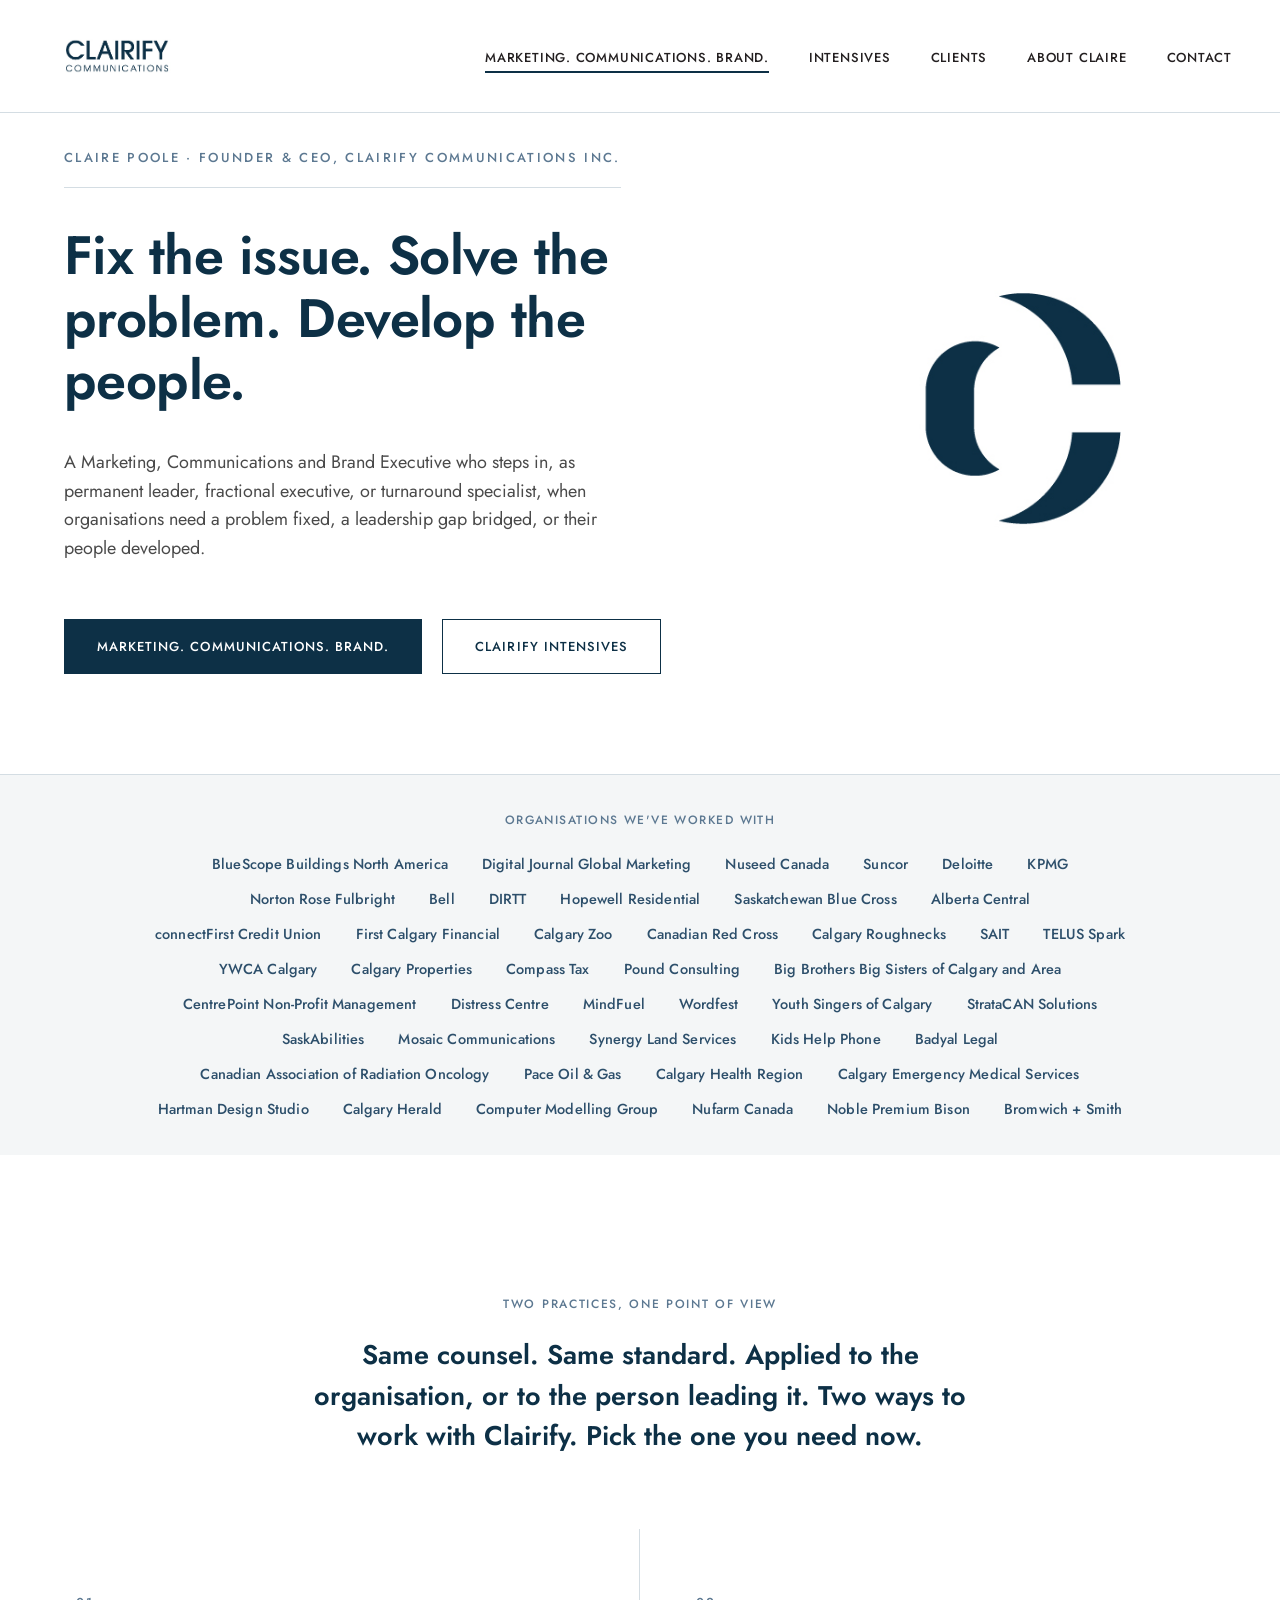
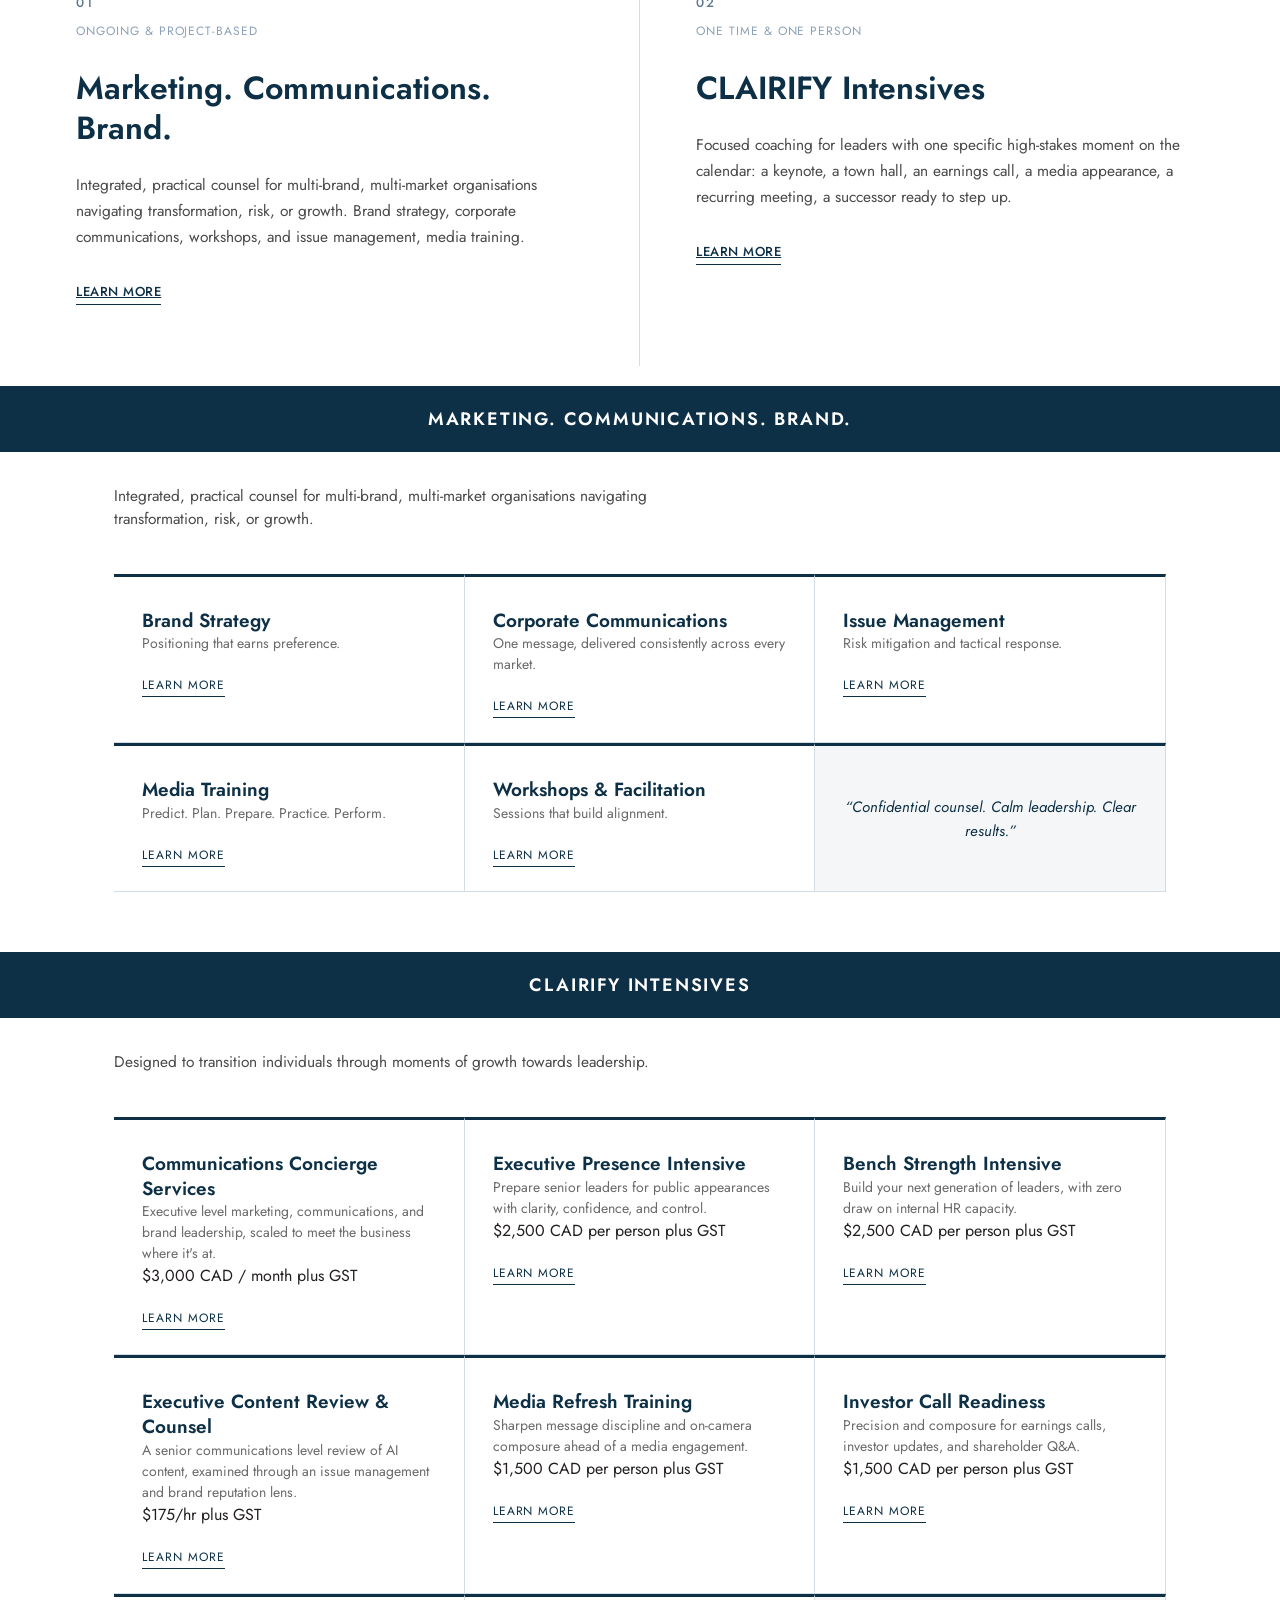
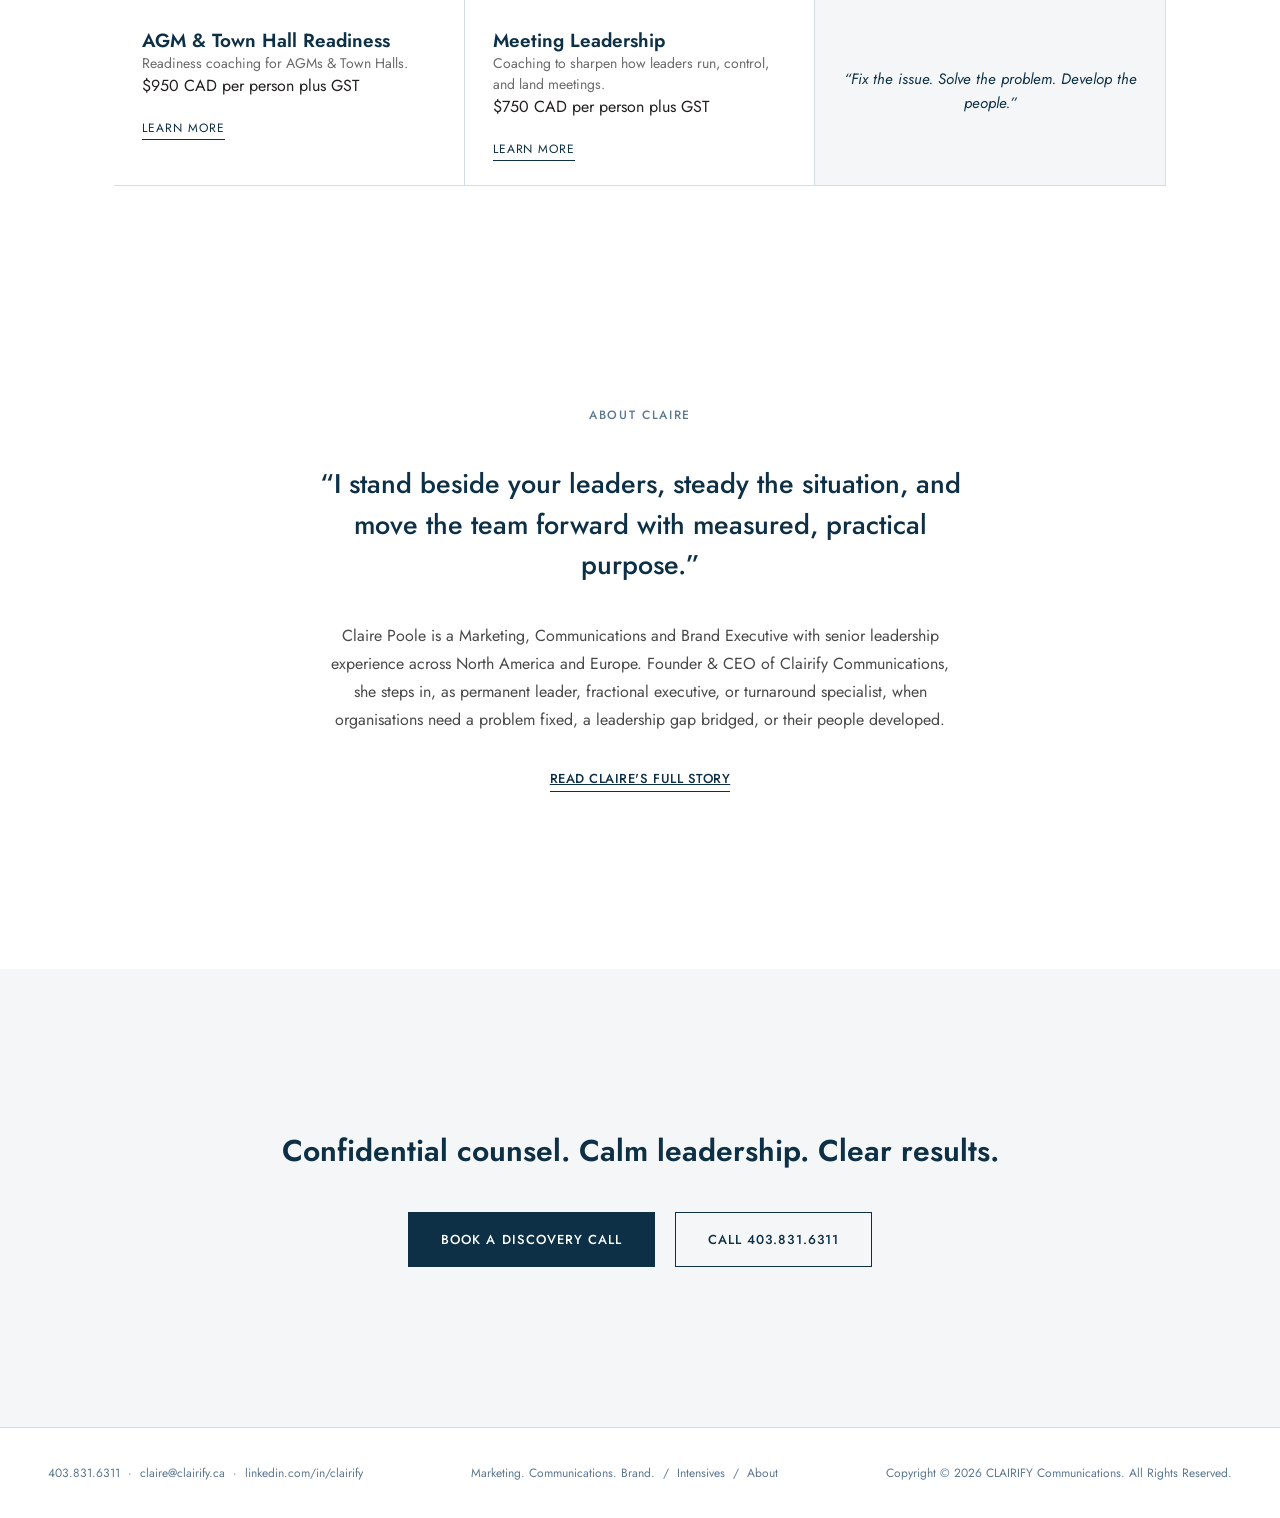
==== commit 147ebe70: "Add files via upload" ====
--- a/index.html
+++ b/index.html
@@ -266,7 +266,7 @@
       <div>
         <div class="name">Bench Strength Intensive</div>
         <div class="one-liner">Build your next generation of leaders, with zero draw on internal HR capacity.</div>
-        <div class="price-tag">$2,500 CAD plus GST</div>
+        <div class="price-tag">$2,500 CAD per person plus GST</div>
       </div>
       <span class="toggle">Learn more</span>
     </summary>
@@ -282,7 +282,7 @@
       <h5>Candidate Profile</h5>
       <p>A high-potential professional identified by leadership as part of the succession bench, who currently defers or holds back rather than operating at the next level.</p>
       <h5>Investment</h5>
-      <p>$2,500 CAD plus GST. Delivered across three to four weeks, with sessions spaced to allow practice between each.</p>
+      <p>$2,500 CAD per person plus GST. Delivered across three to four weeks, with sessions spaced to allow practice between each.</p>
     </div>
   </details>
 
@@ -316,7 +316,7 @@
       <div>
         <div class="name">Media Refresh Training</div>
         <div class="one-liner">Sharpen message discipline and on-camera composure ahead of a media engagement.</div>
-        <div class="price-tag">$1,500 CAD plus GST</div>
+        <div class="price-tag">$1,500 CAD per person plus GST</div>
       </div>
       <span class="toggle">Learn more</span>
     </summary>
@@ -332,7 +332,7 @@
       <h5>Candidate Profile</h5>
       <p>Director level executives and above preparing for a press interview, public appearance, podcast, or broadcast appearance.</p>
       <h5>Investment</h5>
-      <p>$1,500 CAD plus GST. Delivered within one week of the discovery call, provided feedback and scheduling are returned promptly.</p>
+      <p>$1,500 CAD per person plus GST. Delivered within one week of the discovery call, provided feedback and scheduling are returned promptly.</p>
     </div>
   </details>
 
@@ -366,7 +366,7 @@
       <div>
         <div class="name">AGM &amp; Town Hall Readiness</div>
         <div class="one-liner">Readiness coaching for AGMs &amp; Town Halls.</div>
-        <div class="price-tag">$950 CAD plus GST</div>
+        <div class="price-tag">$950 CAD per person plus GST</div>
       </div>
       <span class="toggle">Learn more</span>
     </summary>
@@ -382,7 +382,7 @@
       <h5>Candidate Profile</h5>
       <p>Executives and senior leaders preparing to address employees at an AGM, town hall, all-hands, or similar internal forum.</p>
       <h5>Investment</h5>
-      <p>$950 CAD plus GST. Delivered within one week of the discovery session, timed to the town hall date.</p>
+      <p>$950 CAD per person plus GST. Delivered within one week of the discovery session, timed to the town hall date.</p>
     </div>
   </details>
 
@@ -391,7 +391,7 @@
       <div>
         <div class="name">Meeting Leadership</div>
         <div class="one-liner">Coaching to sharpen how leaders run, control, and land meetings.</div>
-        <div class="price-tag">$750 CAD plus GST</div>
+        <div class="price-tag">$750 CAD per person plus GST</div>
       </div>
       <span class="toggle">Learn more</span>
     </summary>
@@ -407,7 +407,7 @@
       <h5>Candidate Profile</h5>
       <p>Director level executives and above who regularly lead recurring or high-stakes meetings.</p>
       <h5>Investment</h5>
-      <p>$750 CAD plus GST. Delivered within one week of the discovery session.</p>
+      <p>$750 CAD per person plus GST. Delivered within one week of the discovery session.</p>
     </div>
   </details>
   <div class="tile-quote">
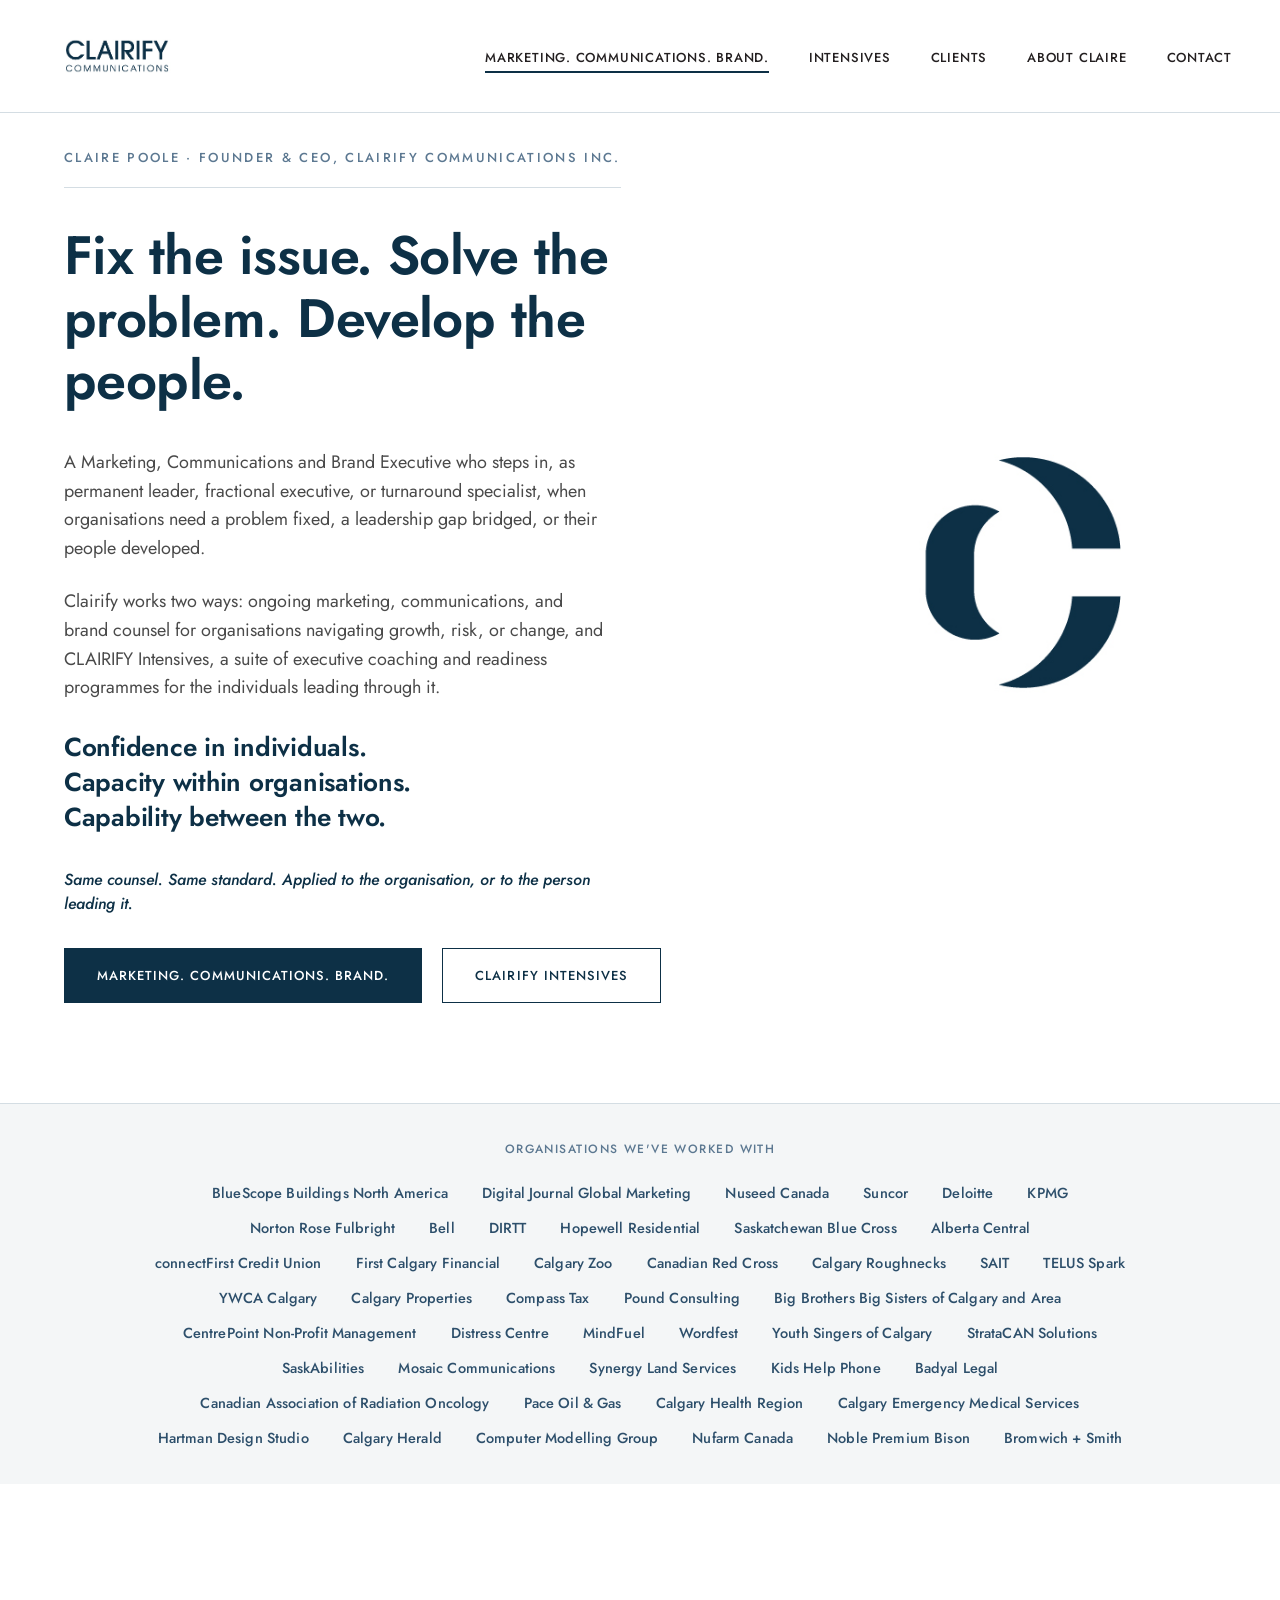
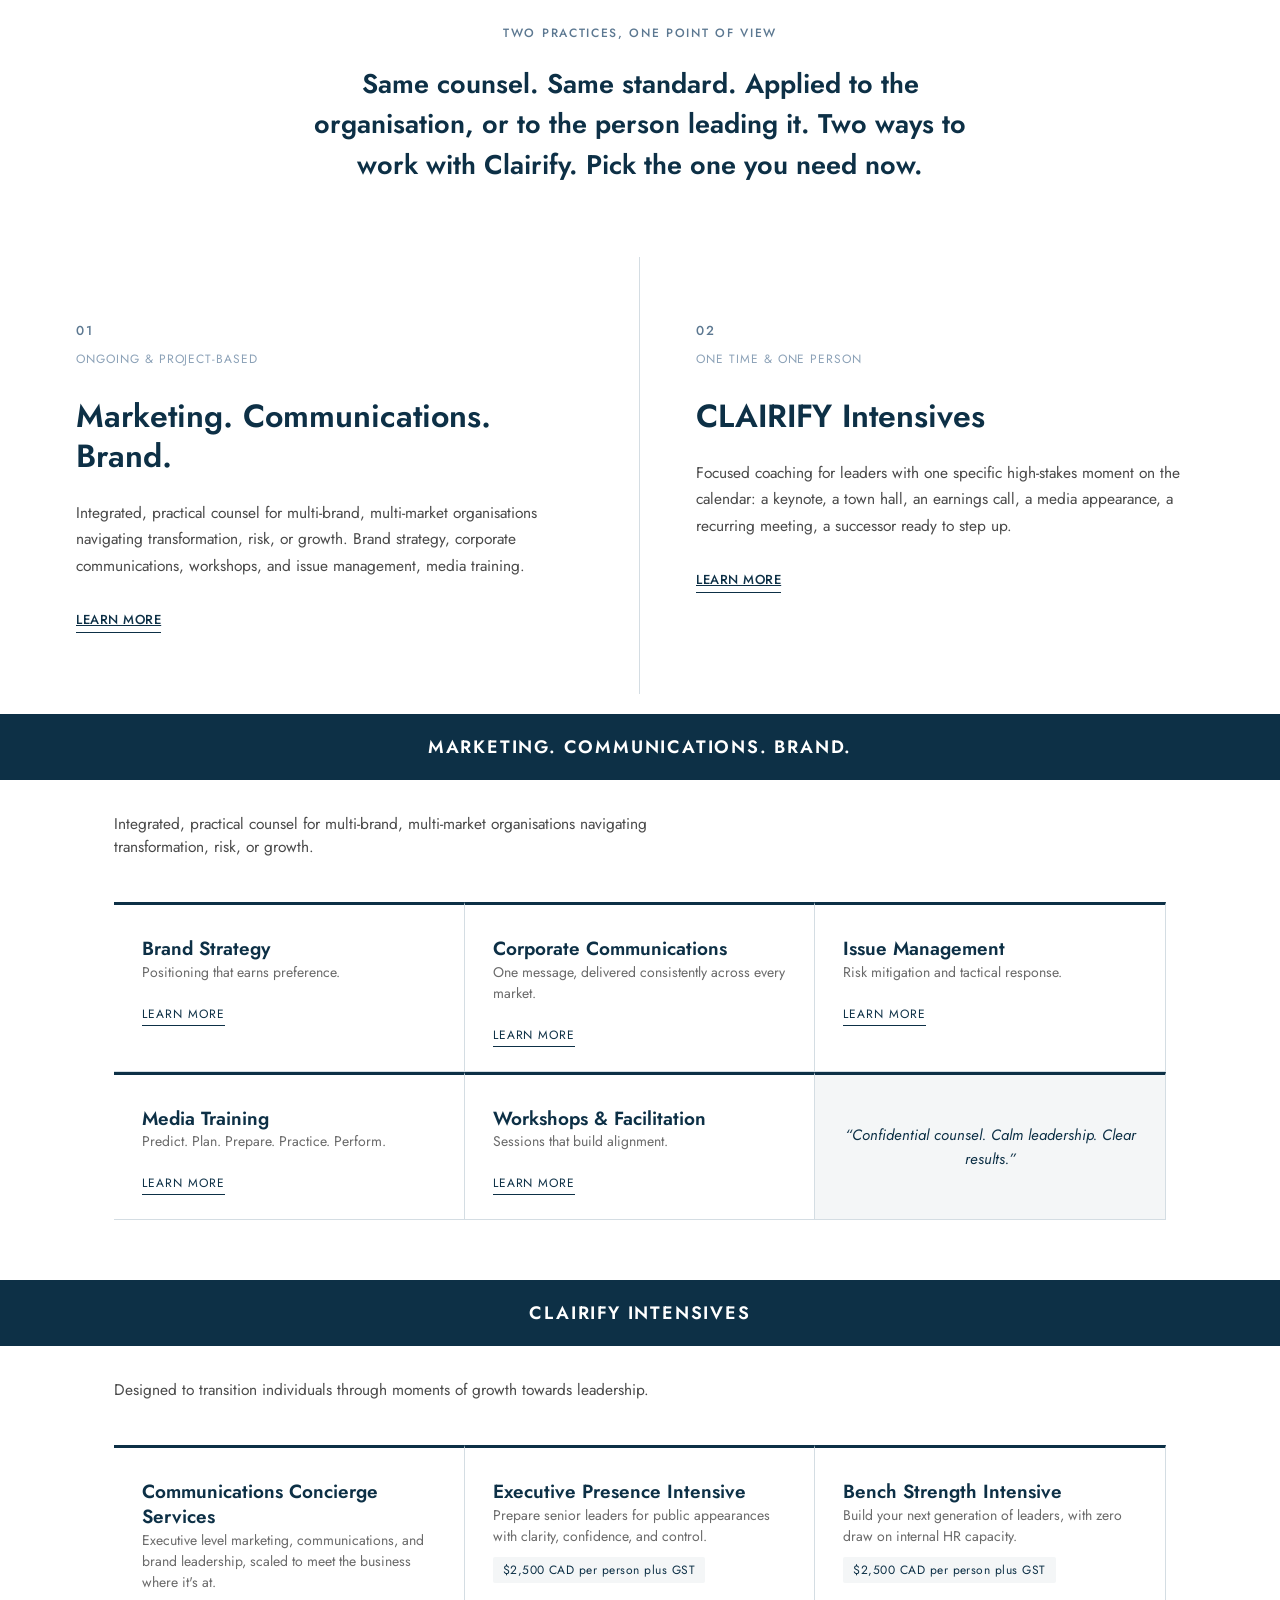
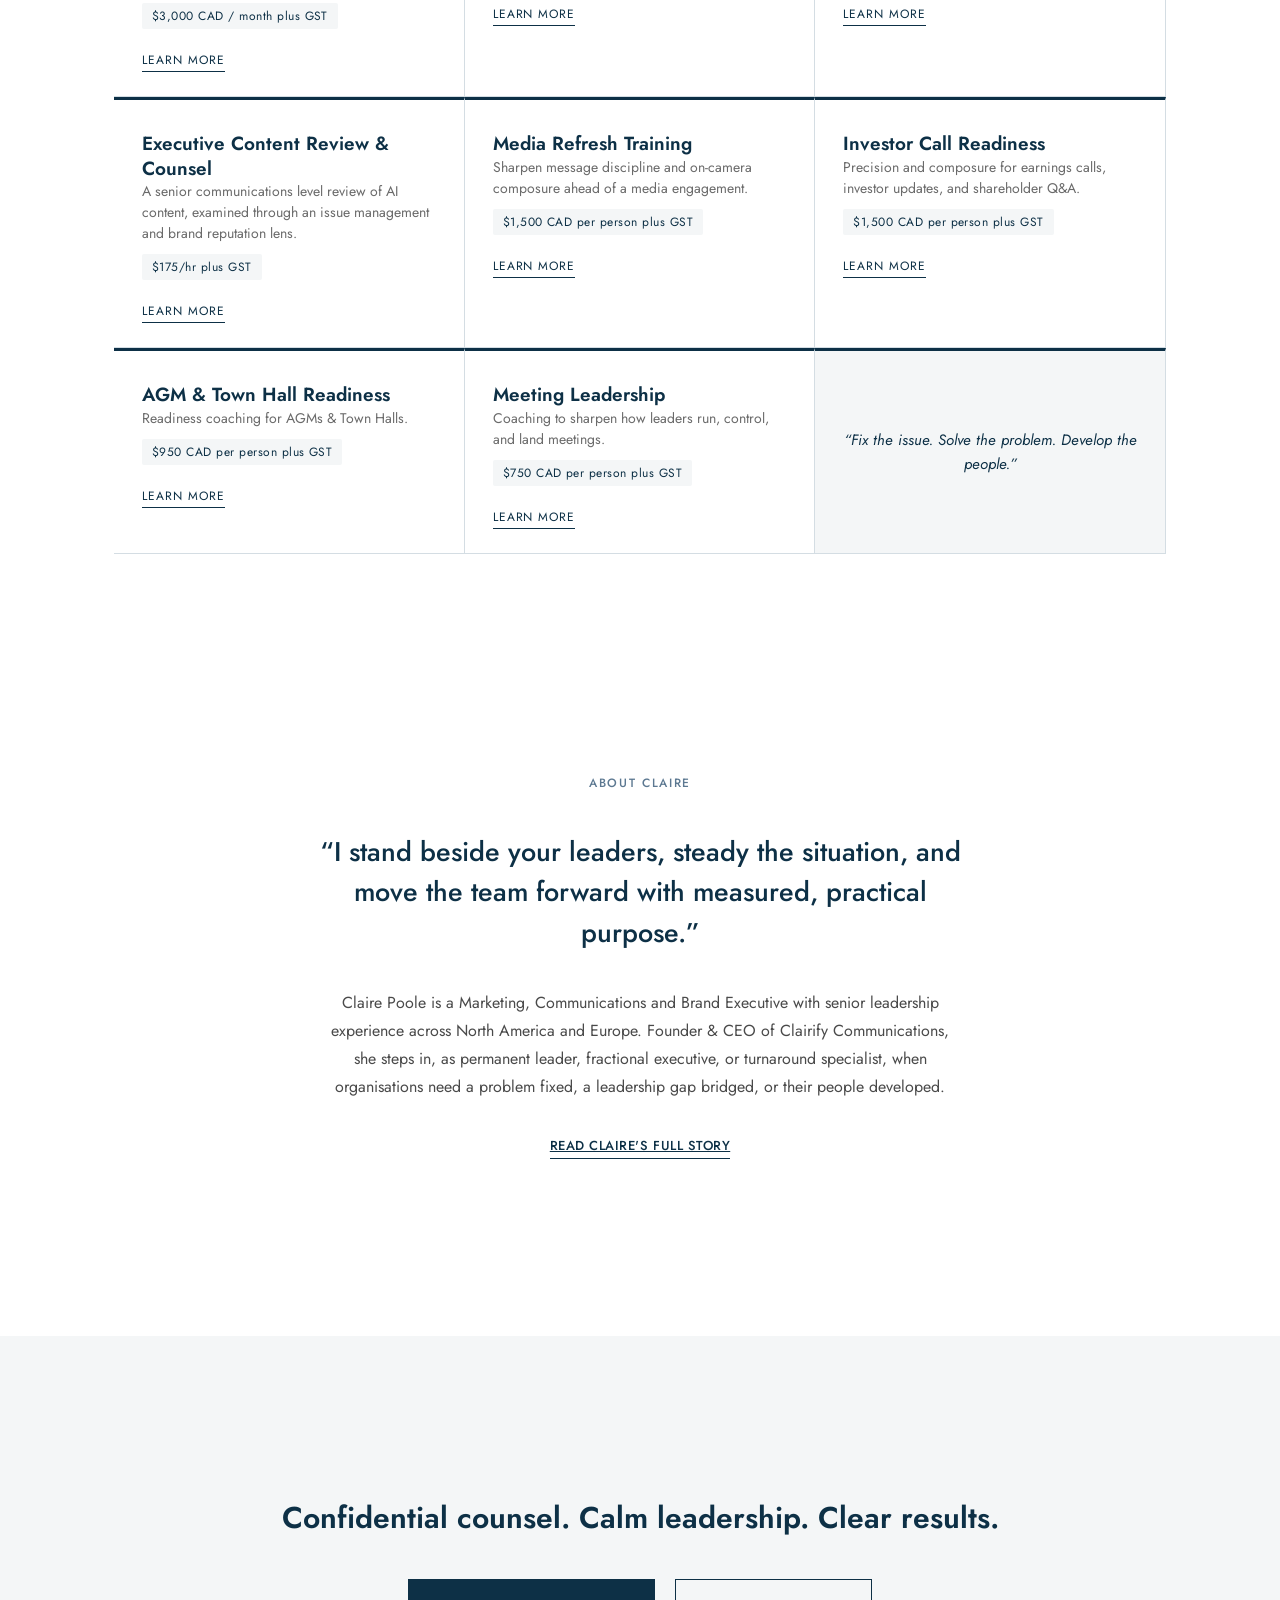
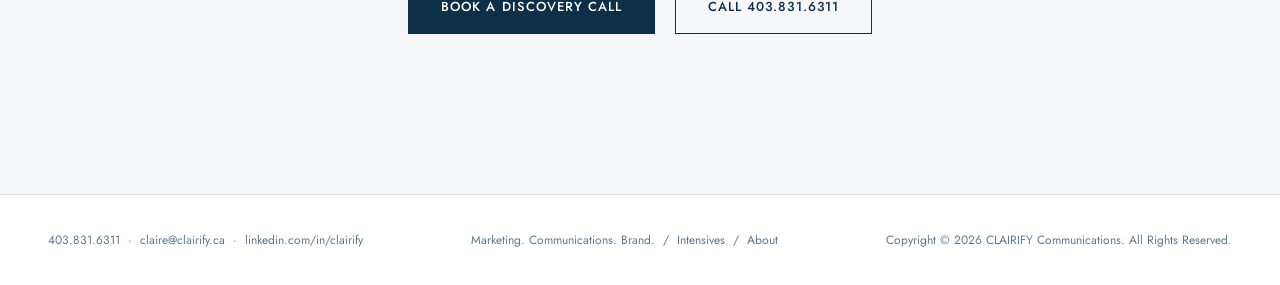
==== commit 3d92d4a6: "Add files via upload" ====
--- a/index.html
+++ b/index.html
@@ -32,6 +32,9 @@
       <div class="eyebrow">Claire Poole · Founder &amp; CEO, Clairify Communications Inc.</div>
       <h1>Fix the issue. Solve the problem. Develop the people.</h1>
       <p class="sub">A Marketing, Communications and Brand Executive who steps in, as permanent leader, fractional executive, or turnaround specialist, when organisations need a problem fixed, a leadership gap bridged, or their people developed.</p>
+      <p class="sub">Clairify works two ways: ongoing marketing, communications, and brand counsel for organisations navigating growth, risk, or change, and CLAIRIFY Intensives, a suite of executive coaching and readiness programmes for the individuals leading through it.</p>
+      <p class="power-line">Confidence in individuals.<br>Capacity within organisations.<br>Capability between the two.</p>
+      <p class="bridge">Same counsel. Same standard. Applied to the organisation, or to the person leading it.</p>
       <div class="cta-row">
         <a class="btn btn-primary" href="#marketing-communications-brand">Marketing. Communications. Brand.</a>
         <a class="btn btn-outline" href="#intensives">CLAIRIFY Intensives</a>
--- a/styles.css
+++ b/styles.css
@@ -11,6 +11,7 @@
   }
   * { margin: 0; padding: 0; box-sizing: border-box; }
   html { scroll-behavior: smooth; }
+  .section-bar { scroll-margin-top: 113px; }
   body {
     font-family: 'Jost', sans-serif;
     color: var(--ink);
@@ -129,7 +130,26 @@
     line-height: 1.6;
     color: #4a4a4a;
     max-width: 540px;
-    margin-bottom: 56px;
+    margin-bottom: 24px;
+  }
+  .hero p.sub:last-of-type { margin-bottom: 32px; }
+  .hero p.power-line {
+    font-size: 26px;
+    font-weight: 600;
+    line-height: 1.35;
+    color: var(--prussian);
+    max-width: 540px;
+    margin: 28px 0 32px;
+    letter-spacing: -0.01em;
+  }
+  .hero p.bridge {
+    font-size: 16px;
+    font-weight: 500;
+    font-style: italic;
+    line-height: 1.5;
+    color: var(--prussian);
+    max-width: 540px;
+    margin-bottom: 32px;
   }
   .cta-row { display: flex; gap: 20px; flex-wrap: wrap; }
   .btn {
@@ -346,6 +366,16 @@
     color: #6a6a6a;
     font-weight: 400;
     line-height: 1.5;
+  }
+  .intensive-card summary .price-tag {
+    display: inline-block;
+    margin-top: 10px;
+    font-size: 12px;
+    letter-spacing: 0.04em;
+    color: var(--prussian);
+    background: var(--mist);
+    padding: 4px 10px;
+    border-radius: 2px;
   }
   .intensive-card summary .toggle {
     font-size: 12px;
@@ -745,6 +775,7 @@
     .nav-toggle:checked ~ .navlinks { max-height: 400px; }
     .hero, .pillars-intro, .about-preview, .bring-section, .longer-version, .photo-intro { padding-left: 24px; padding-right: 24px; }
     .hero { padding-top: 18px; }
+    .section-bar { scroll-margin-top: 105px; }
   }
   @media (max-width: 1000px) and (min-width: 761px) {
     .tile-grid { grid-template-columns: repeat(2, 1fr); }
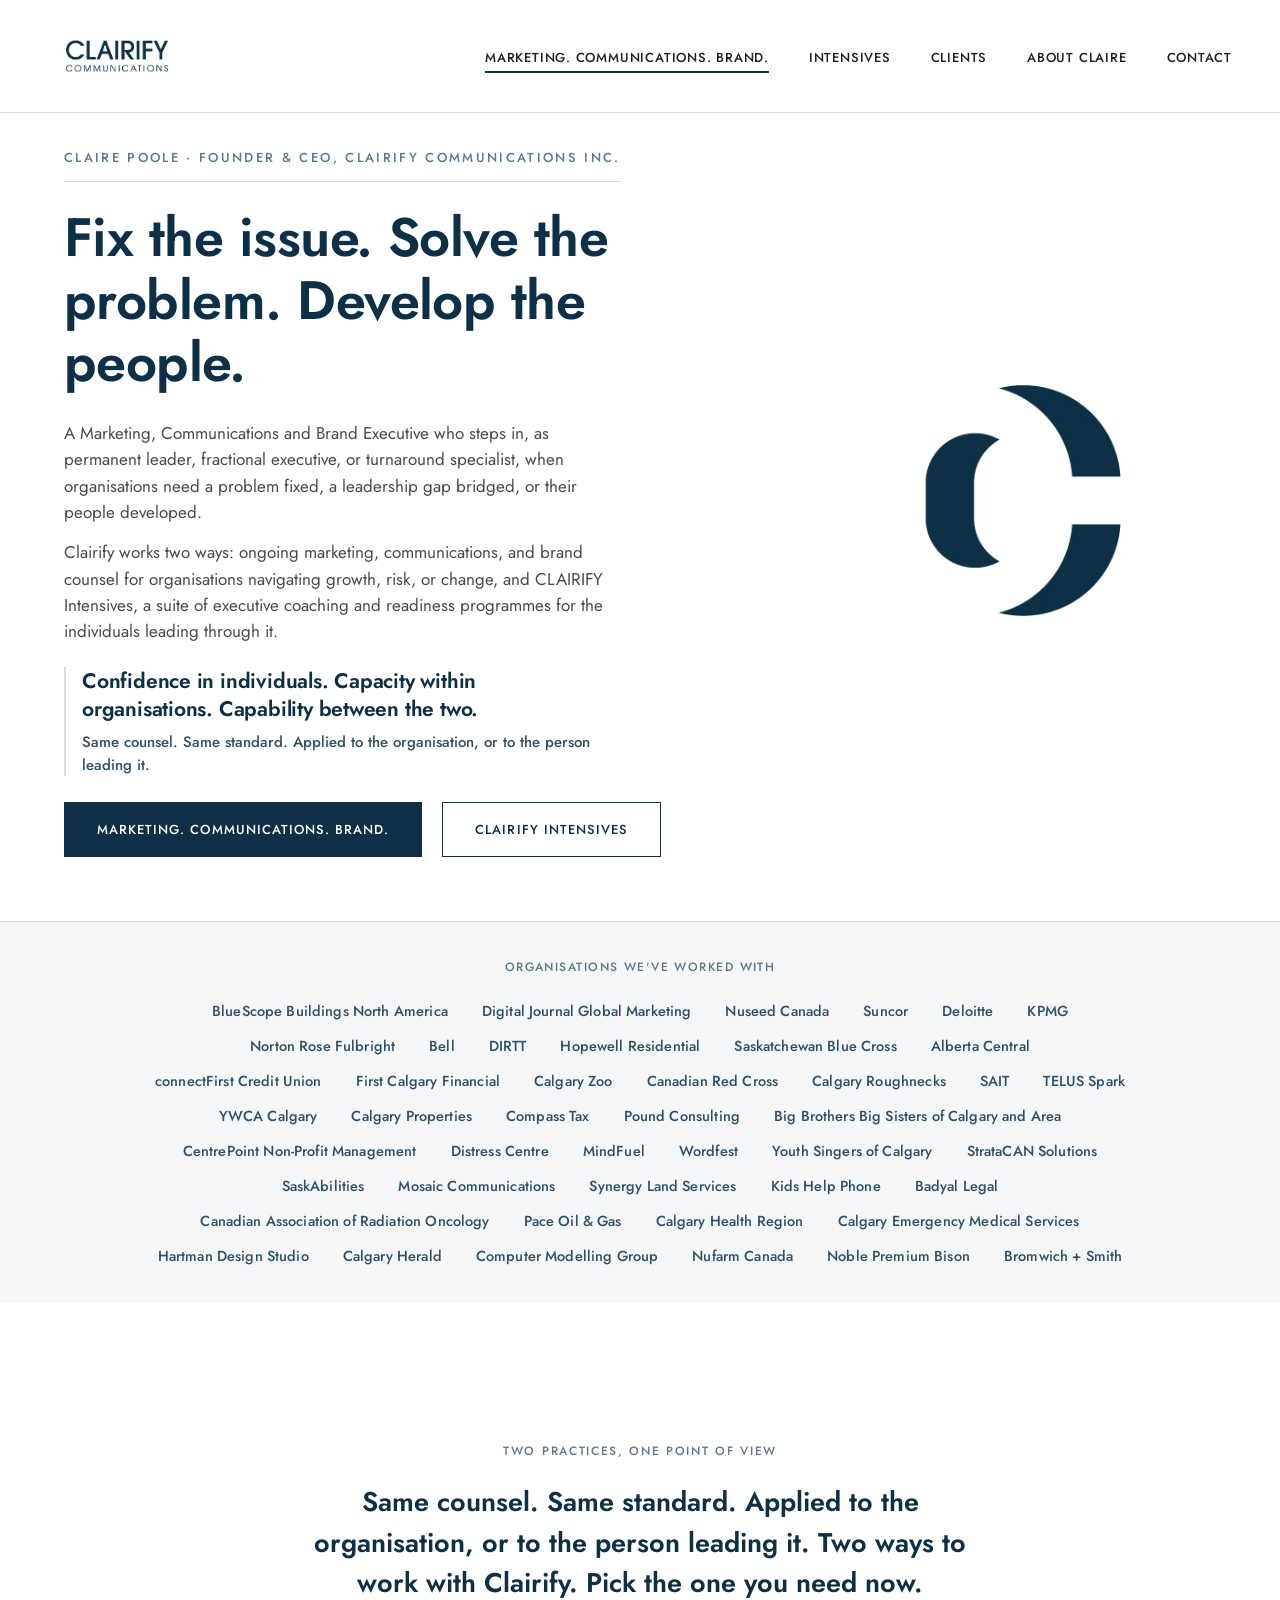
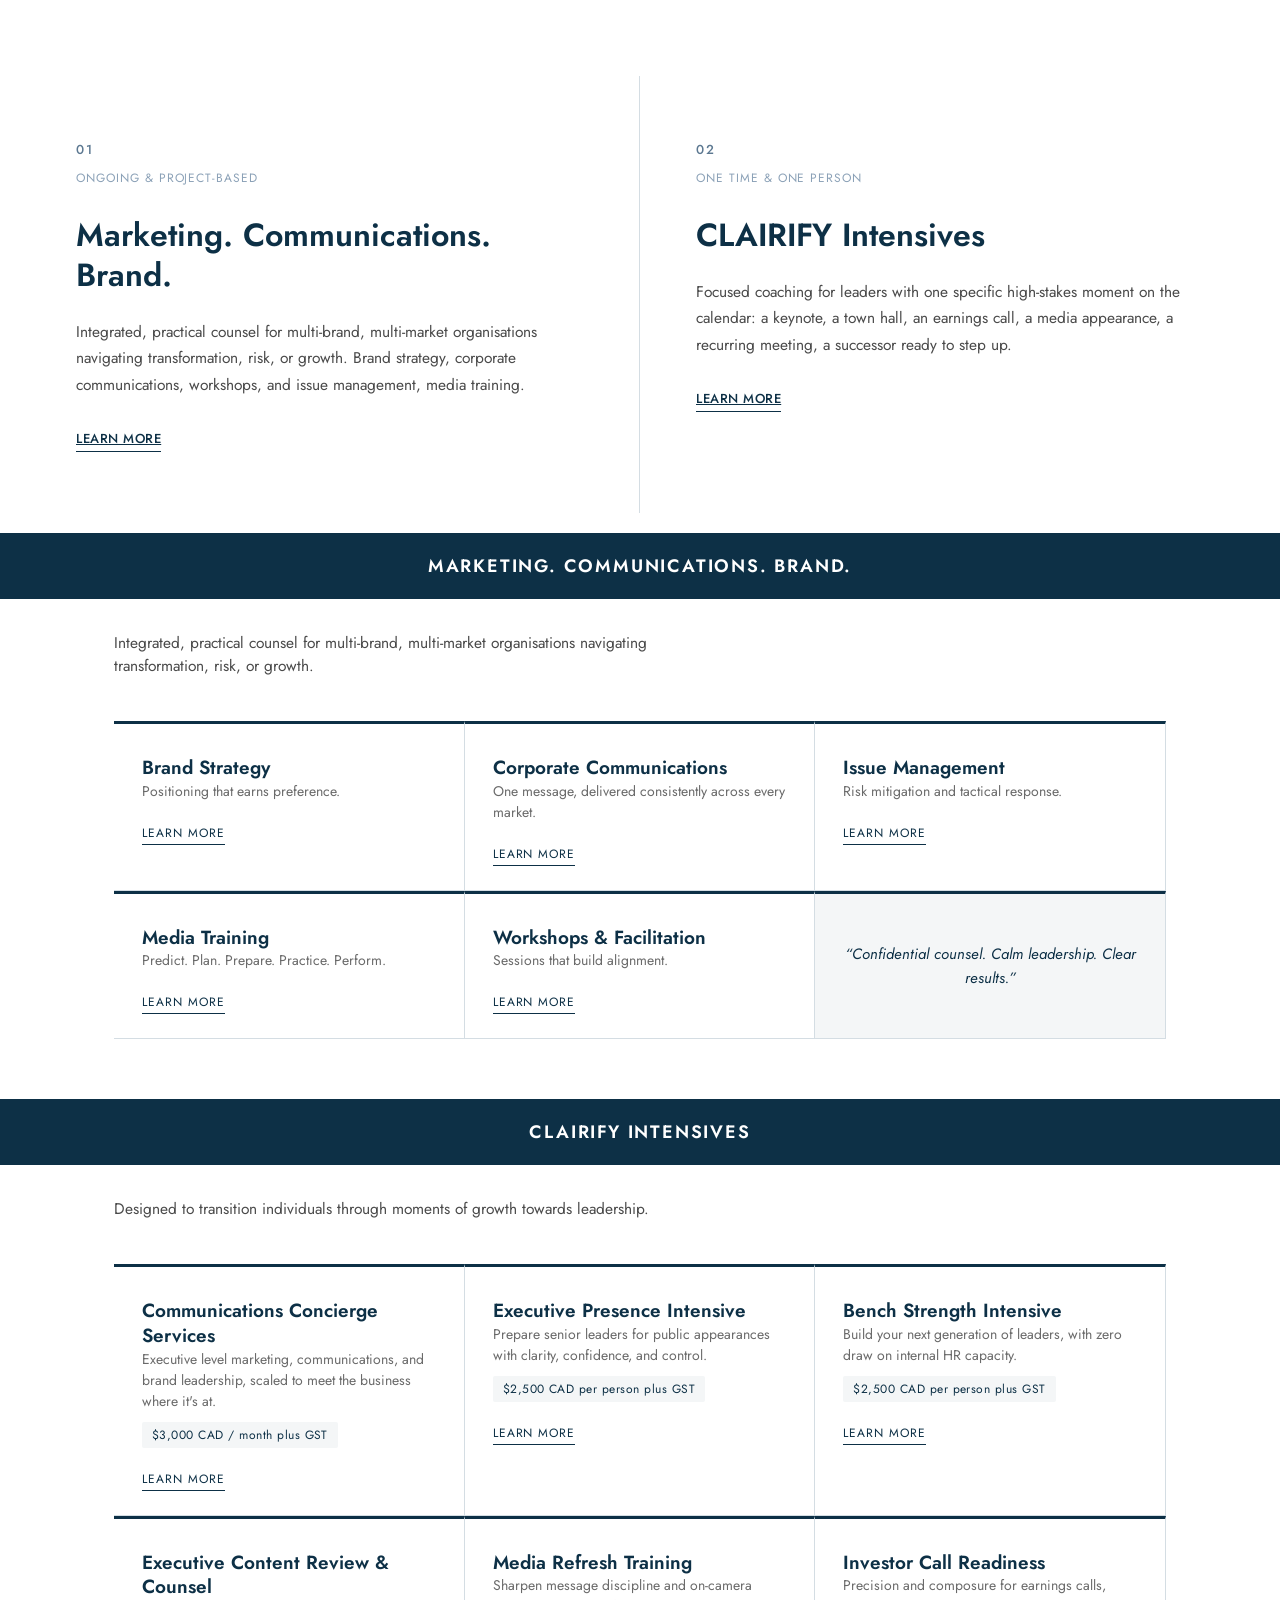
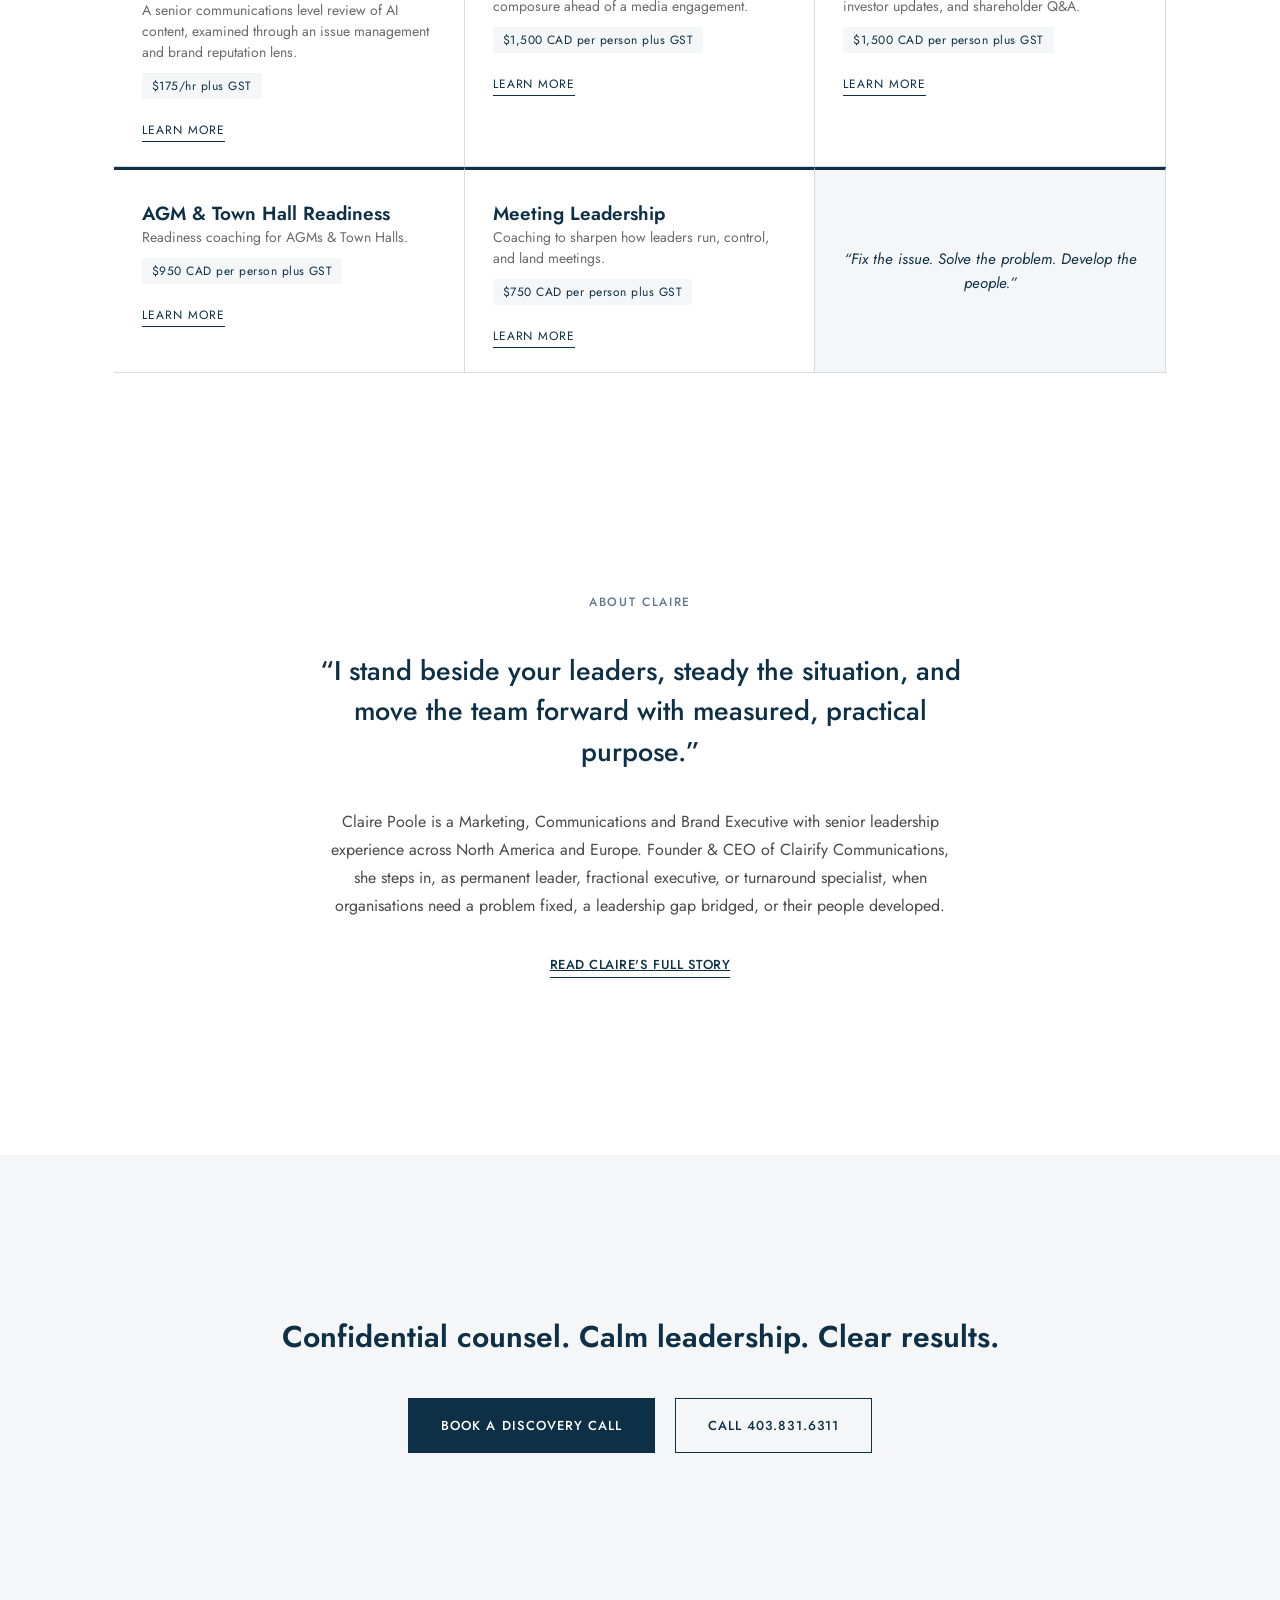
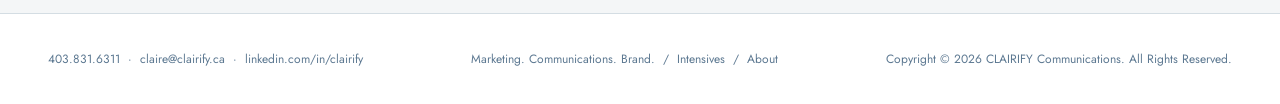
==== commit 17aa7c2d: "Add files via upload" ====
--- a/index.html
+++ b/index.html
@@ -33,8 +33,10 @@
       <h1>Fix the issue. Solve the problem. Develop the people.</h1>
       <p class="sub">A Marketing, Communications and Brand Executive who steps in, as permanent leader, fractional executive, or turnaround specialist, when organisations need a problem fixed, a leadership gap bridged, or their people developed.</p>
       <p class="sub">Clairify works two ways: ongoing marketing, communications, and brand counsel for organisations navigating growth, risk, or change, and CLAIRIFY Intensives, a suite of executive coaching and readiness programmes for the individuals leading through it.</p>
-      <p class="power-line">Confidence in individuals.<br>Capacity within organisations.<br>Capability between the two.</p>
-      <p class="bridge">Same counsel. Same standard. Applied to the organisation, or to the person leading it.</p>
+      <div class="manifesto">
+        <p class="power-line">Confidence in individuals. Capacity within organisations. Capability between the two.</p>
+        <p class="bridge">Same counsel. Same standard. Applied to the organisation, or to the person leading it.</p>
+      </div>
       <div class="cta-row">
         <a class="btn btn-primary" href="#marketing-communications-brand">Marketing. Communications. Brand.</a>
         <a class="btn btn-outline" href="#intensives">CLAIRIFY Intensives</a>
--- a/styles.css
+++ b/styles.css
@@ -79,7 +79,7 @@
   .hero {
     background: var(--paper);
     color: var(--ink);
-    padding: 32px 64px 100px;
+    padding: 32px 64px 64px;
     position: relative;
     overflow: hidden;
     border-bottom: 1px solid var(--prussian-20);
@@ -110,9 +110,9 @@
     letter-spacing: 0.18em;
     text-transform: uppercase;
     color: var(--prussian-60);
-    margin-bottom: 36px;
-    font-weight: 500;
-    padding-bottom: 20px;
+    margin-bottom: 24px;
+    font-weight: 500;
+    padding-bottom: 14px;
     border-bottom: 1px solid var(--prussian-20);
     display: inline-block;
   }
@@ -121,35 +121,38 @@
     font-weight: 600;
     line-height: 1.16;
     letter-spacing: -0.01em;
-    margin-bottom: 36px;
+    margin-bottom: 26px;
     color: var(--prussian);
   }
   .hero p.sub {
-    font-size: 18px;
+    font-size: 17px;
     font-weight: 400;
-    line-height: 1.6;
+    line-height: 1.55;
     color: #4a4a4a;
     max-width: 540px;
-    margin-bottom: 24px;
-  }
-  .hero p.sub:last-of-type { margin-bottom: 32px; }
+    margin-bottom: 14px;
+  }
+  .hero p.sub:last-of-type { margin-bottom: 0; }
+  .manifesto {
+    max-width: 540px;
+    margin: 22px 0 26px;
+    padding-left: 16px;
+    border-left: 2px solid var(--prussian-20);
+  }
   .hero p.power-line {
-    font-size: 26px;
+    font-size: 21px;
     font-weight: 600;
     line-height: 1.35;
     color: var(--prussian);
-    max-width: 540px;
-    margin: 28px 0 32px;
+    margin-bottom: 8px;
     letter-spacing: -0.01em;
   }
   .hero p.bridge {
-    font-size: 16px;
-    font-weight: 500;
-    font-style: italic;
+    font-size: 15px;
+    font-weight: 500;
     line-height: 1.5;
-    color: var(--prussian);
-    max-width: 540px;
-    margin-bottom: 32px;
+    color: var(--prussian-80);
+    margin-bottom: 0;
   }
   .cta-row { display: flex; gap: 20px; flex-wrap: wrap; }
   .btn {
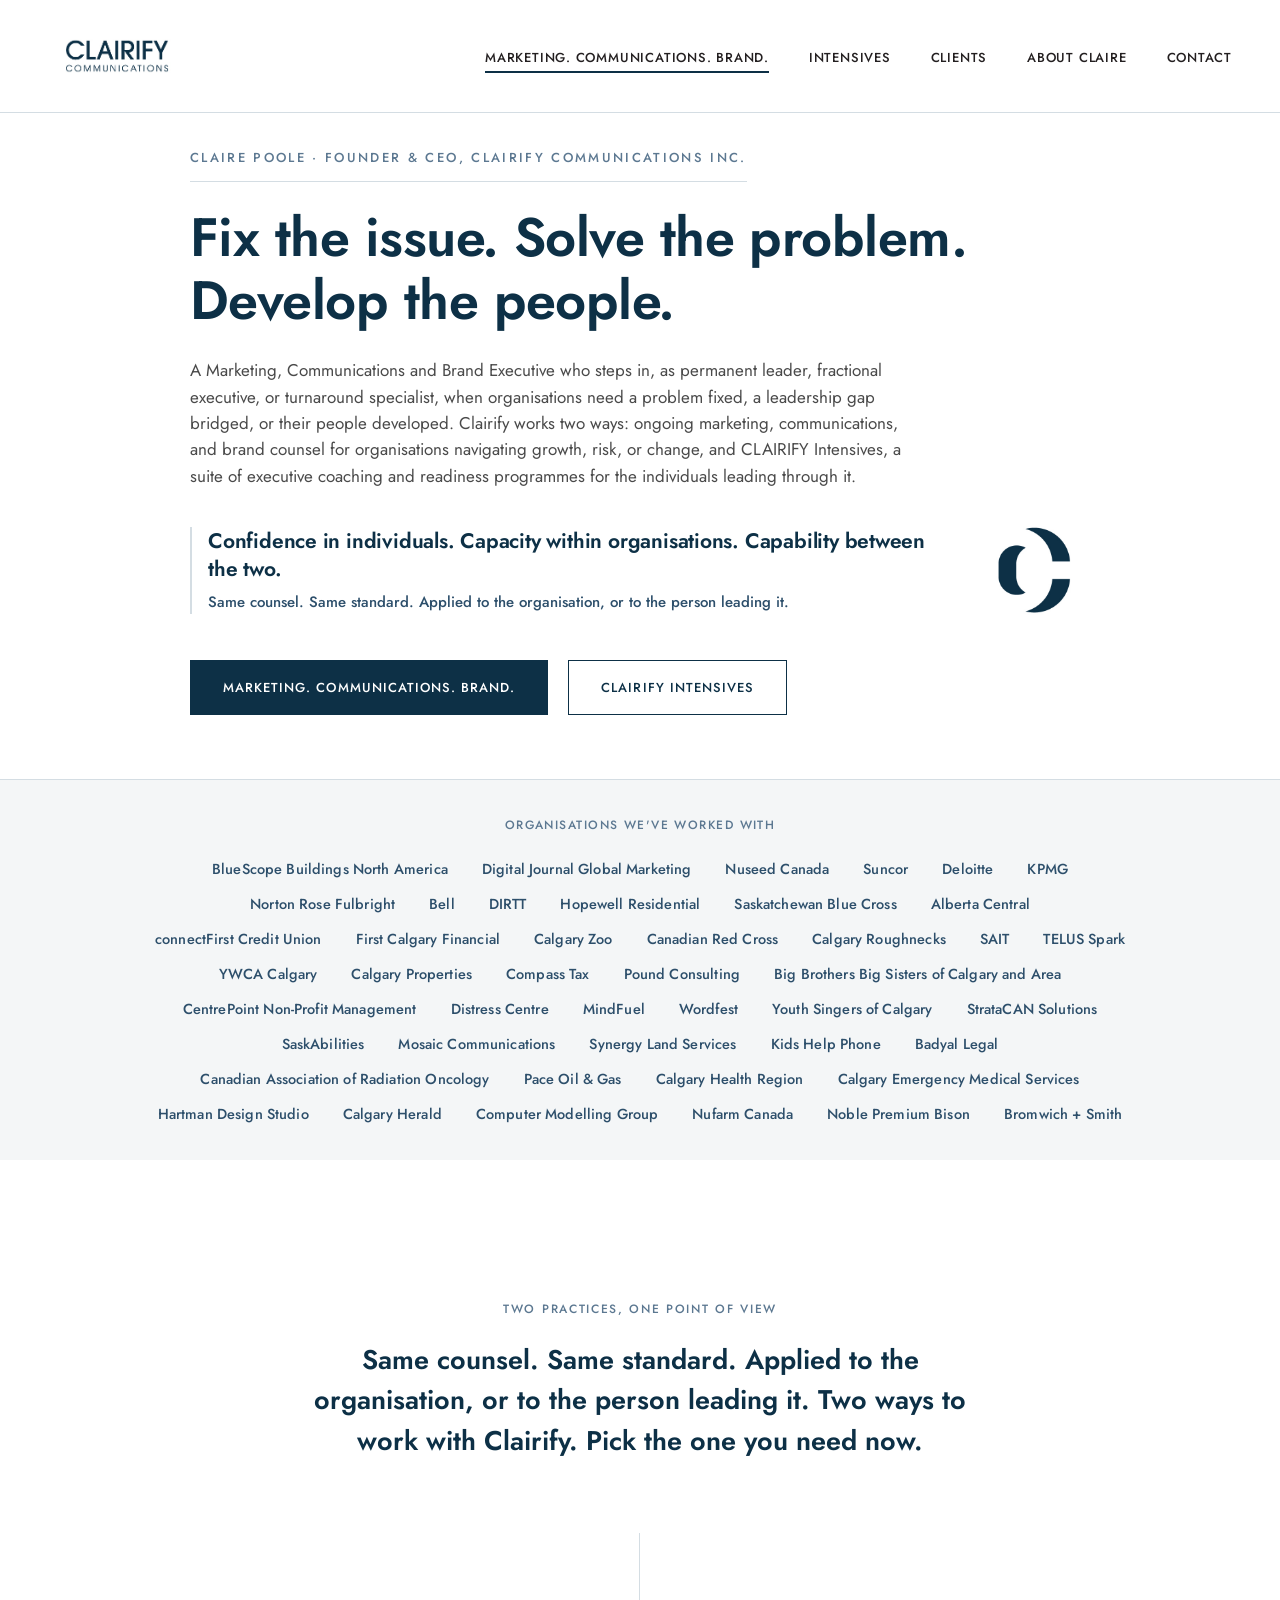
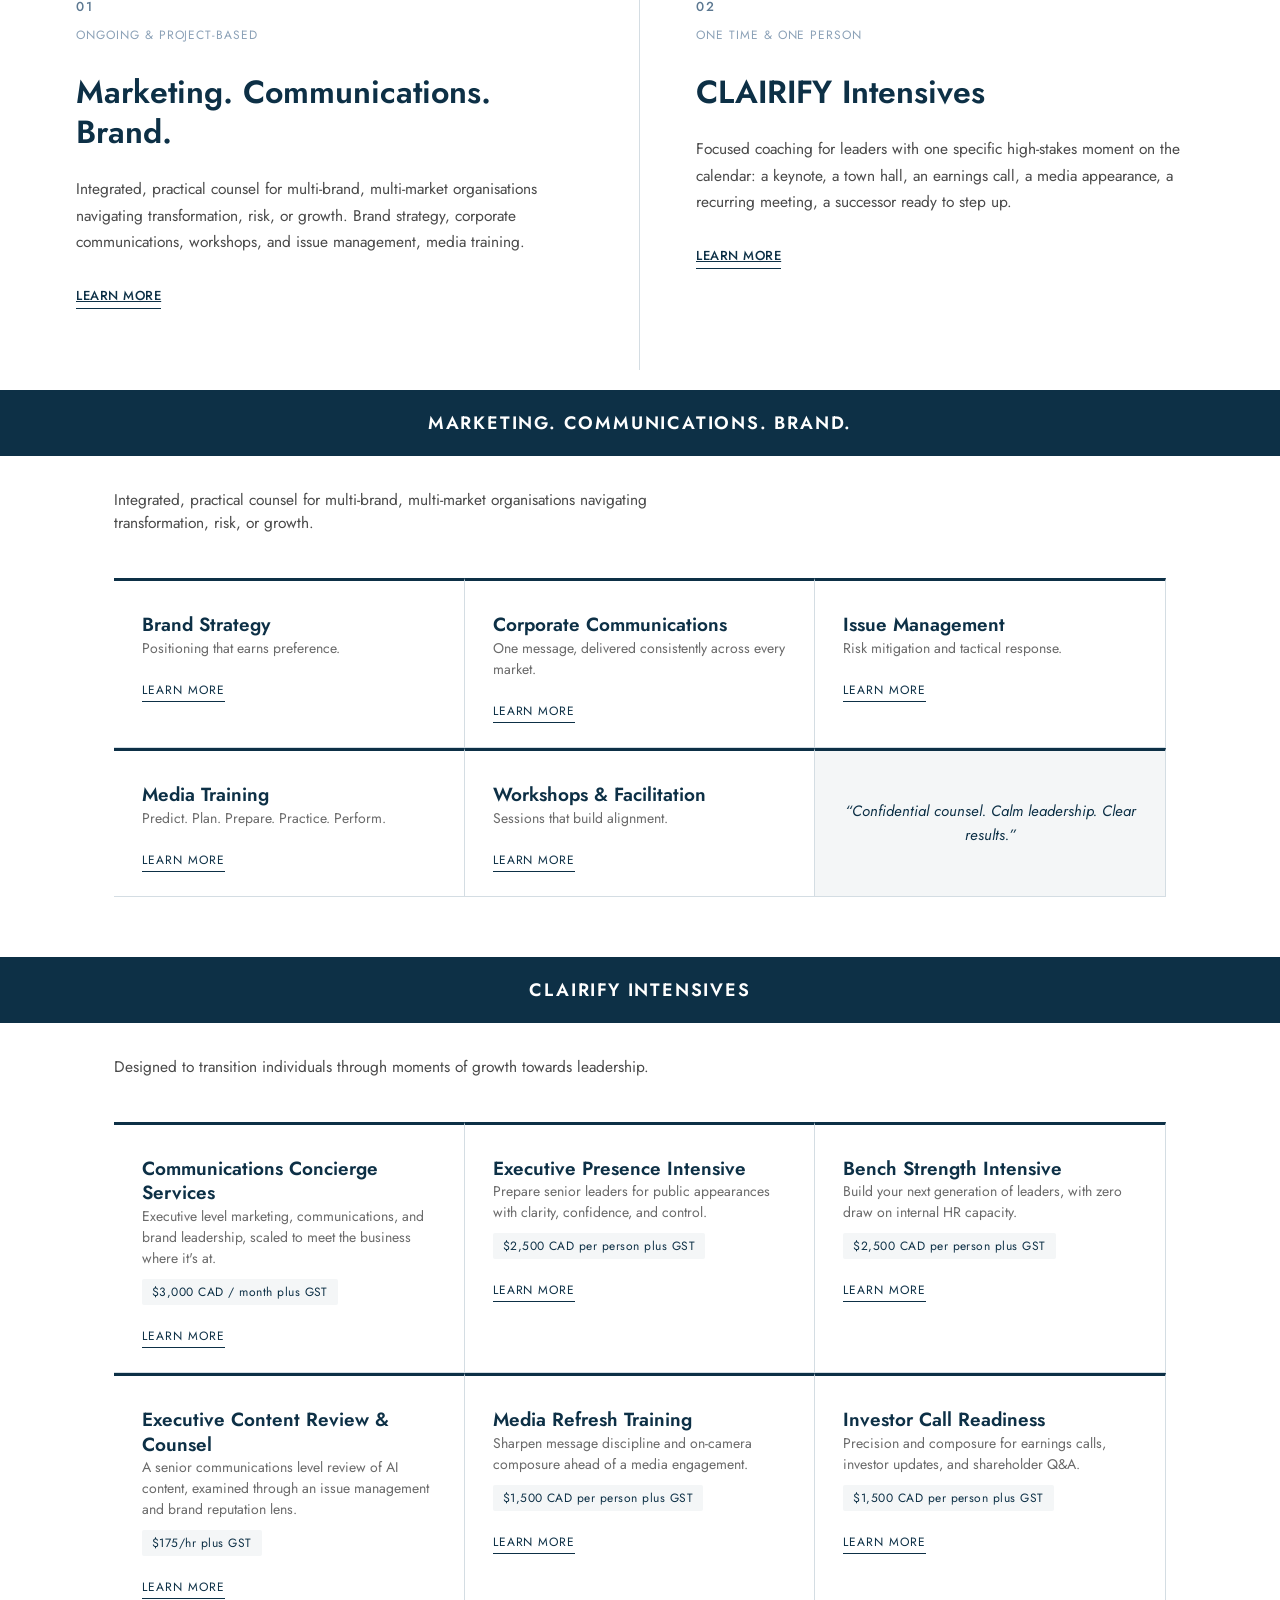
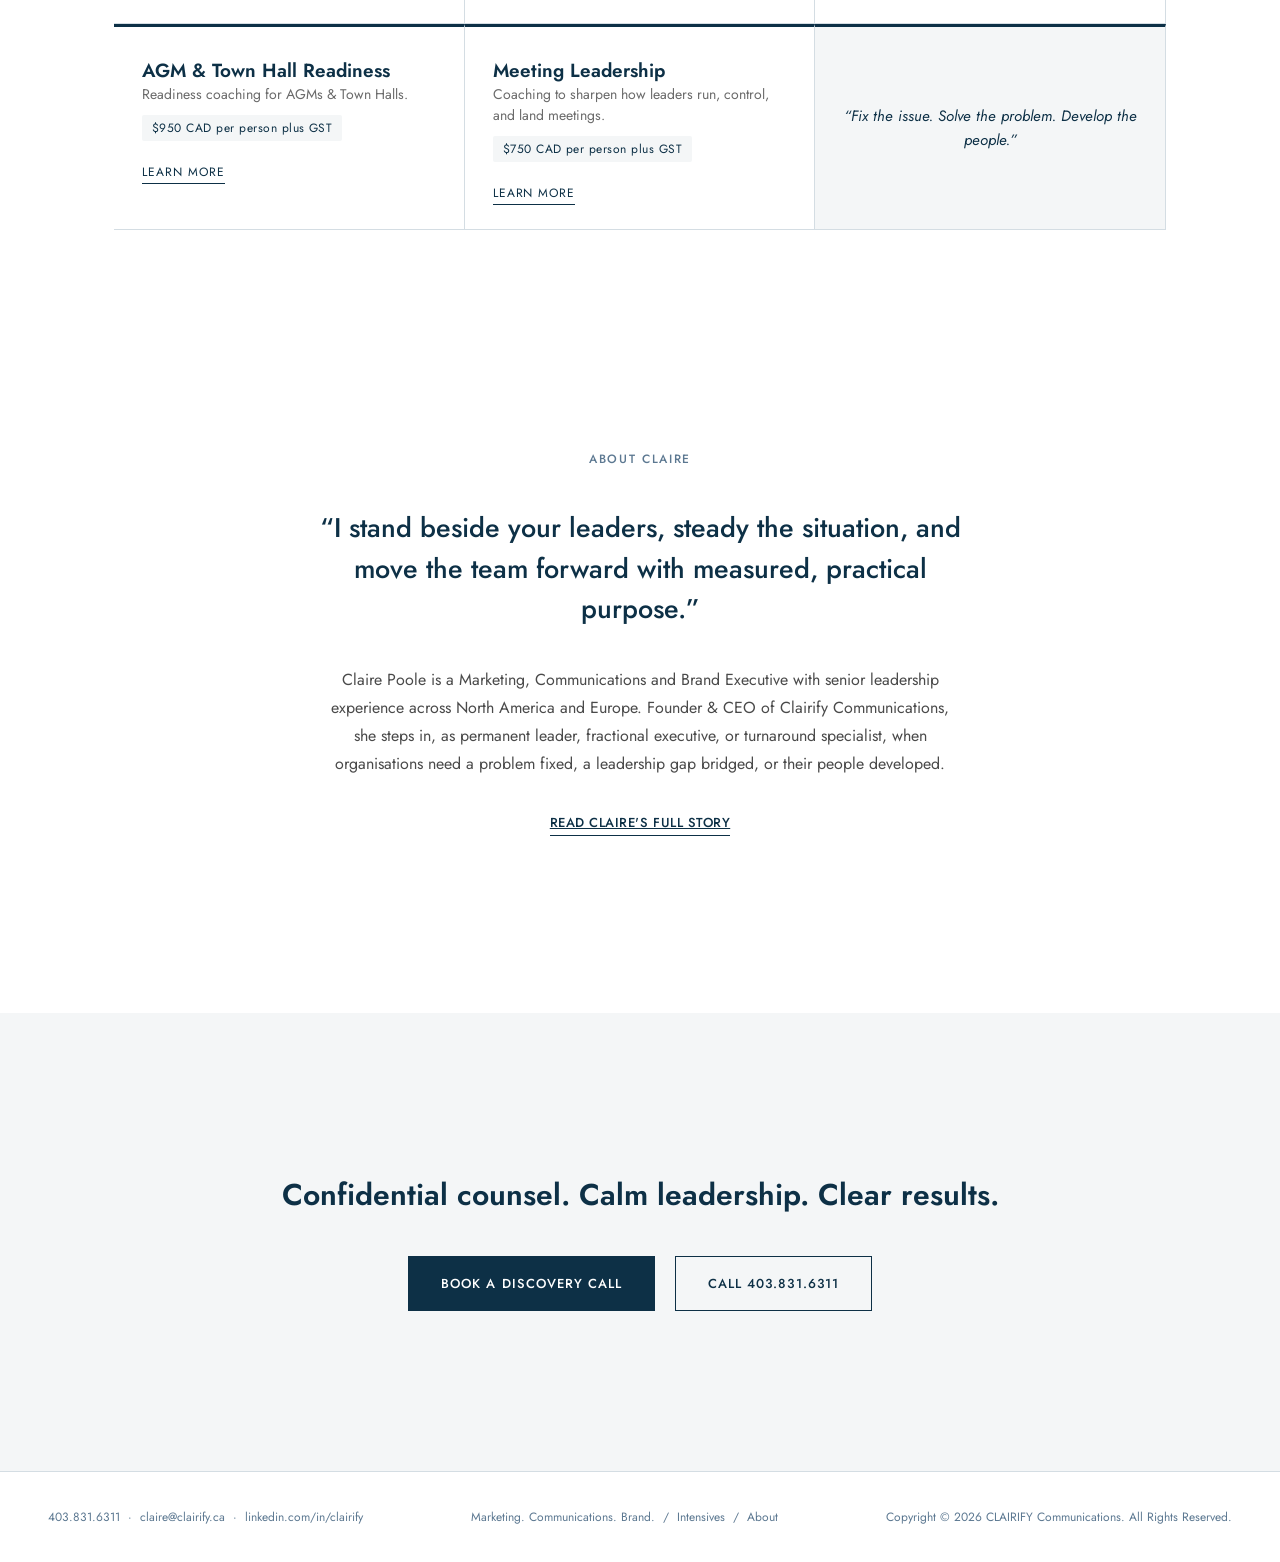
==== commit 286d1983: "Add files via upload" ====
--- a/index.html
+++ b/index.html
@@ -27,23 +27,20 @@
 </nav>
 
 <section class="hero">
-  <div class="hero-grid">
-    <div class="hero-inner">
-      <div class="eyebrow">Claire Poole · Founder &amp; CEO, Clairify Communications Inc.</div>
-      <h1>Fix the issue. Solve the problem. Develop the people.</h1>
-      <p class="sub">A Marketing, Communications and Brand Executive who steps in, as permanent leader, fractional executive, or turnaround specialist, when organisations need a problem fixed, a leadership gap bridged, or their people developed.</p>
-      <p class="sub">Clairify works two ways: ongoing marketing, communications, and brand counsel for organisations navigating growth, risk, or change, and CLAIRIFY Intensives, a suite of executive coaching and readiness programmes for the individuals leading through it.</p>
+  <div class="hero-content">
+    <div class="eyebrow">Claire Poole · Founder &amp; CEO, Clairify Communications Inc.</div>
+    <h1>Fix the issue. Solve the problem. Develop the people.</h1>
+    <p class="sub">A Marketing, Communications and Brand Executive who steps in, as permanent leader, fractional executive, or turnaround specialist, when organisations need a problem fixed, a leadership gap bridged, or their people developed. Clairify works two ways: ongoing marketing, communications, and brand counsel for organisations navigating growth, risk, or change, and CLAIRIFY Intensives, a suite of executive coaching and readiness programmes for the individuals leading through it.</p>
+    <div class="manifesto-row">
       <div class="manifesto">
         <p class="power-line">Confidence in individuals. Capacity within organisations. Capability between the two.</p>
         <p class="bridge">Same counsel. Same standard. Applied to the organisation, or to the person leading it.</p>
       </div>
-      <div class="cta-row">
-        <a class="btn btn-primary" href="#marketing-communications-brand">Marketing. Communications. Brand.</a>
-        <a class="btn btn-outline" href="#intensives">CLAIRIFY Intensives</a>
-      </div>
-    </div>
-    <div class="hero-mark">
-      <img src="logomark.jpg" alt="Clairify Communications logomark">
+      <img class="hero-mark-inline" src="logomark.jpg" alt="Clairify Communications logomark">
+    </div>
+    <div class="cta-row">
+      <a class="btn btn-primary" href="#marketing-communications-brand">Marketing. Communications. Brand.</a>
+      <a class="btn btn-outline" href="#intensives">CLAIRIFY Intensives</a>
     </div>
   </div>
 </section>
--- a/styles.css
+++ b/styles.css
@@ -84,26 +84,11 @@
     overflow: hidden;
     border-bottom: 1px solid var(--prussian-20);
   }
-  .hero-grid {
-    display: grid;
-    grid-template-columns: 1.3fr 0.7fr;
-    align-items: center;
-    gap: 60px;
-    max-width: 1240px;
-    margin: 0 auto;
-  }
-  .hero-inner { max-width: 640px; position: relative; z-index: 2; }
-  .hero-mark {
-    display: flex;
-    justify-content: center;
-  }
-  .hero-mark img {
-    width: 100%;
-    max-width: 300px;
-  }
-  @media (max-width: 900px) {
-    .hero-grid { grid-template-columns: 1fr; }
-    .hero-mark { display: none; }
+  .hero-content {
+    max-width: 900px;
+    margin: 0 auto;
+    position: relative;
+    z-index: 2;
   }
   .eyebrow {
     font-size: 13px;
@@ -129,15 +114,28 @@
     font-weight: 400;
     line-height: 1.55;
     color: #4a4a4a;
-    max-width: 540px;
-    margin-bottom: 14px;
-  }
-  .hero p.sub:last-of-type { margin-bottom: 0; }
+    max-width: 720px;
+    margin-bottom: 24px;
+  }
+  .manifesto-row {
+    display: flex;
+    align-items: center;
+    gap: 32px;
+    margin-bottom: 32px;
+  }
   .manifesto {
-    max-width: 540px;
-    margin: 22px 0 26px;
+    flex: 1;
     padding-left: 16px;
     border-left: 2px solid var(--prussian-20);
+  }
+  .hero-mark-inline {
+    width: 110px;
+    height: auto;
+    flex-shrink: 0;
+  }
+  @media (max-width: 700px) {
+    .manifesto-row { flex-wrap: wrap; }
+    .hero-mark-inline { width: 70px; }
   }
   .hero p.power-line {
     font-size: 21px;
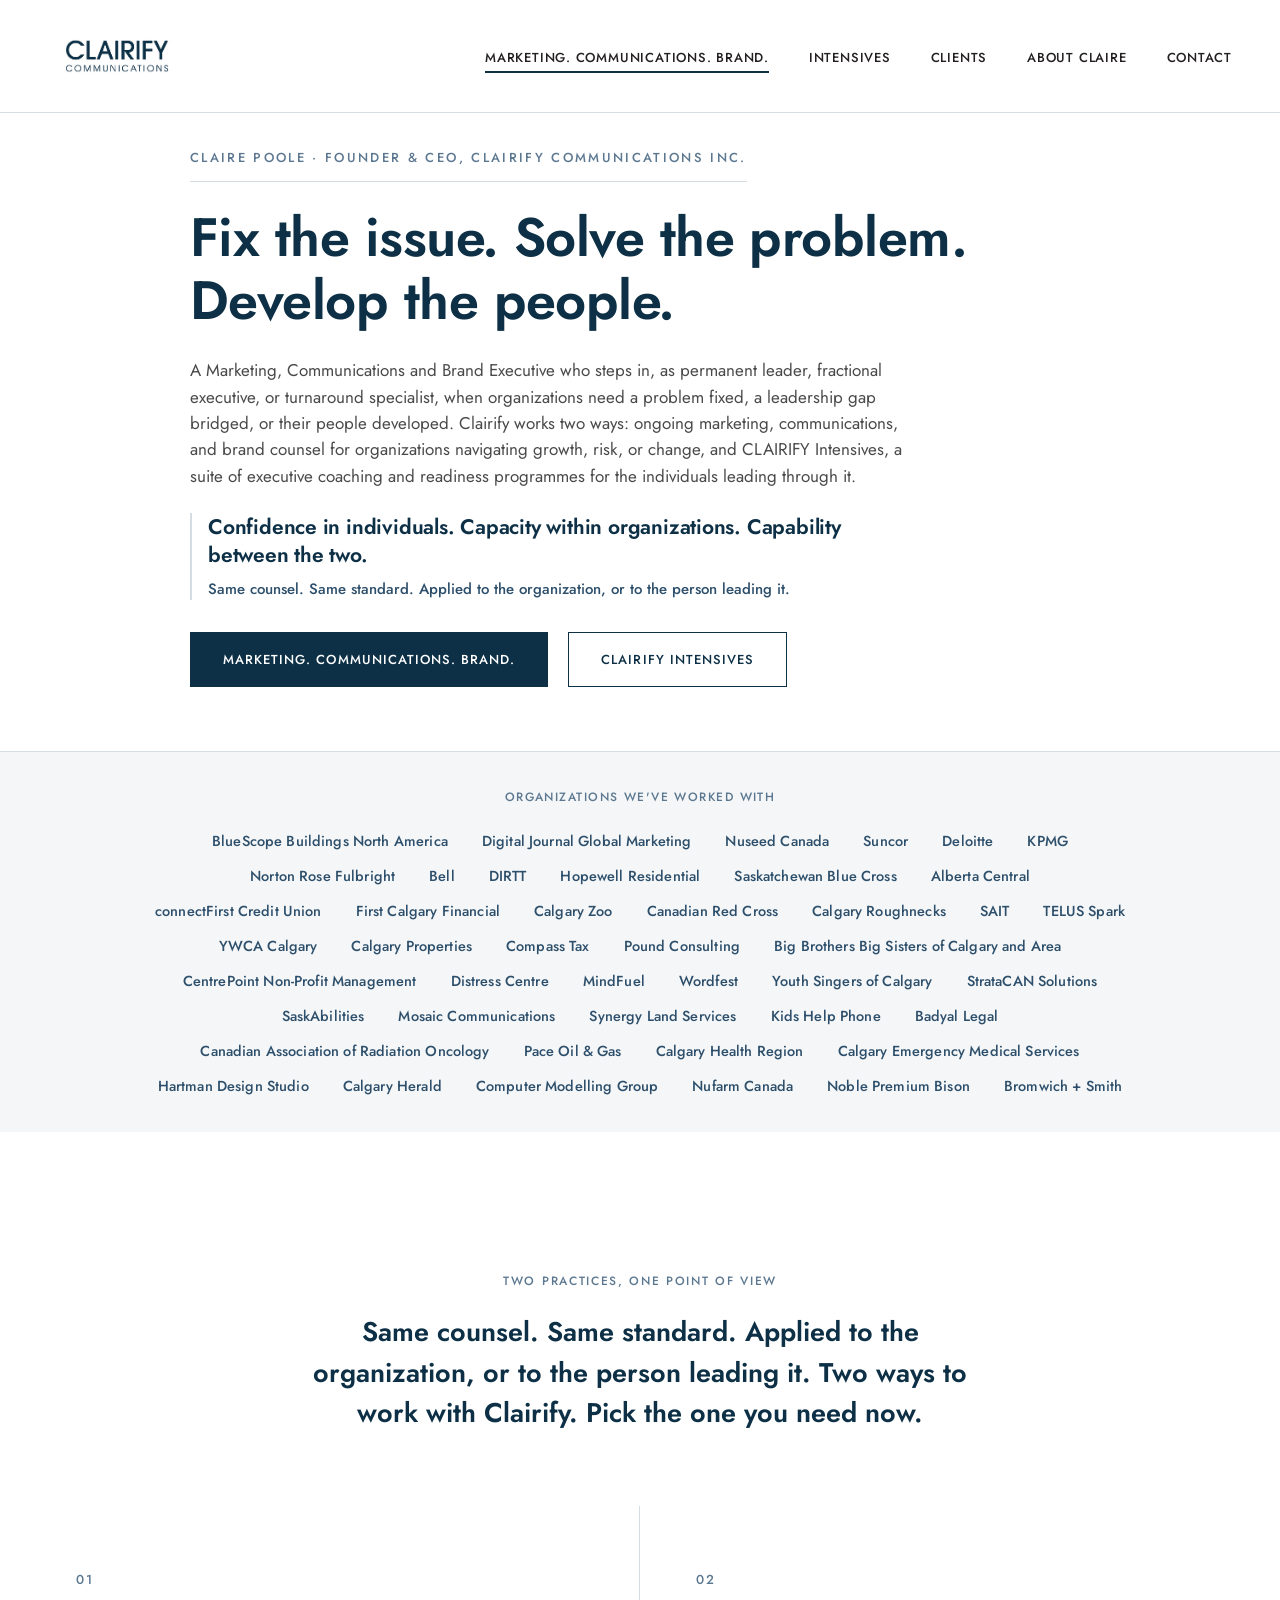
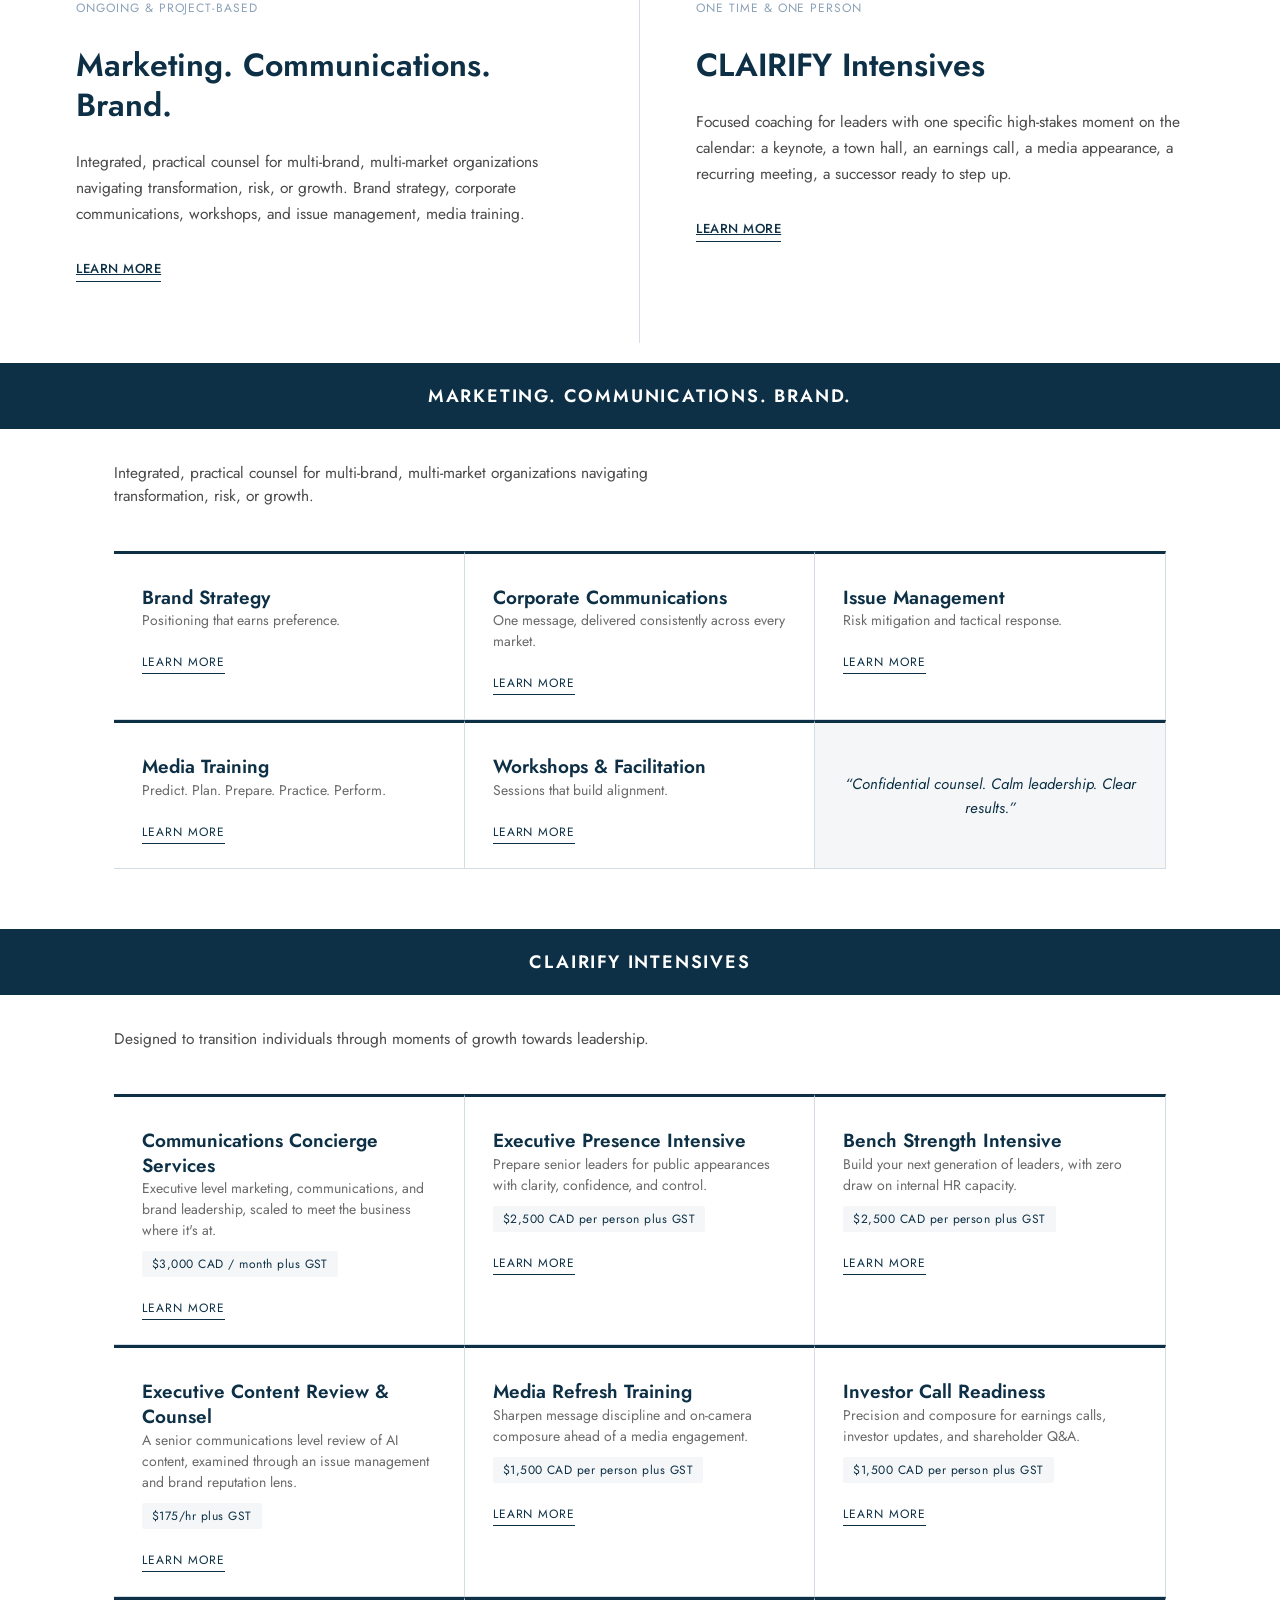
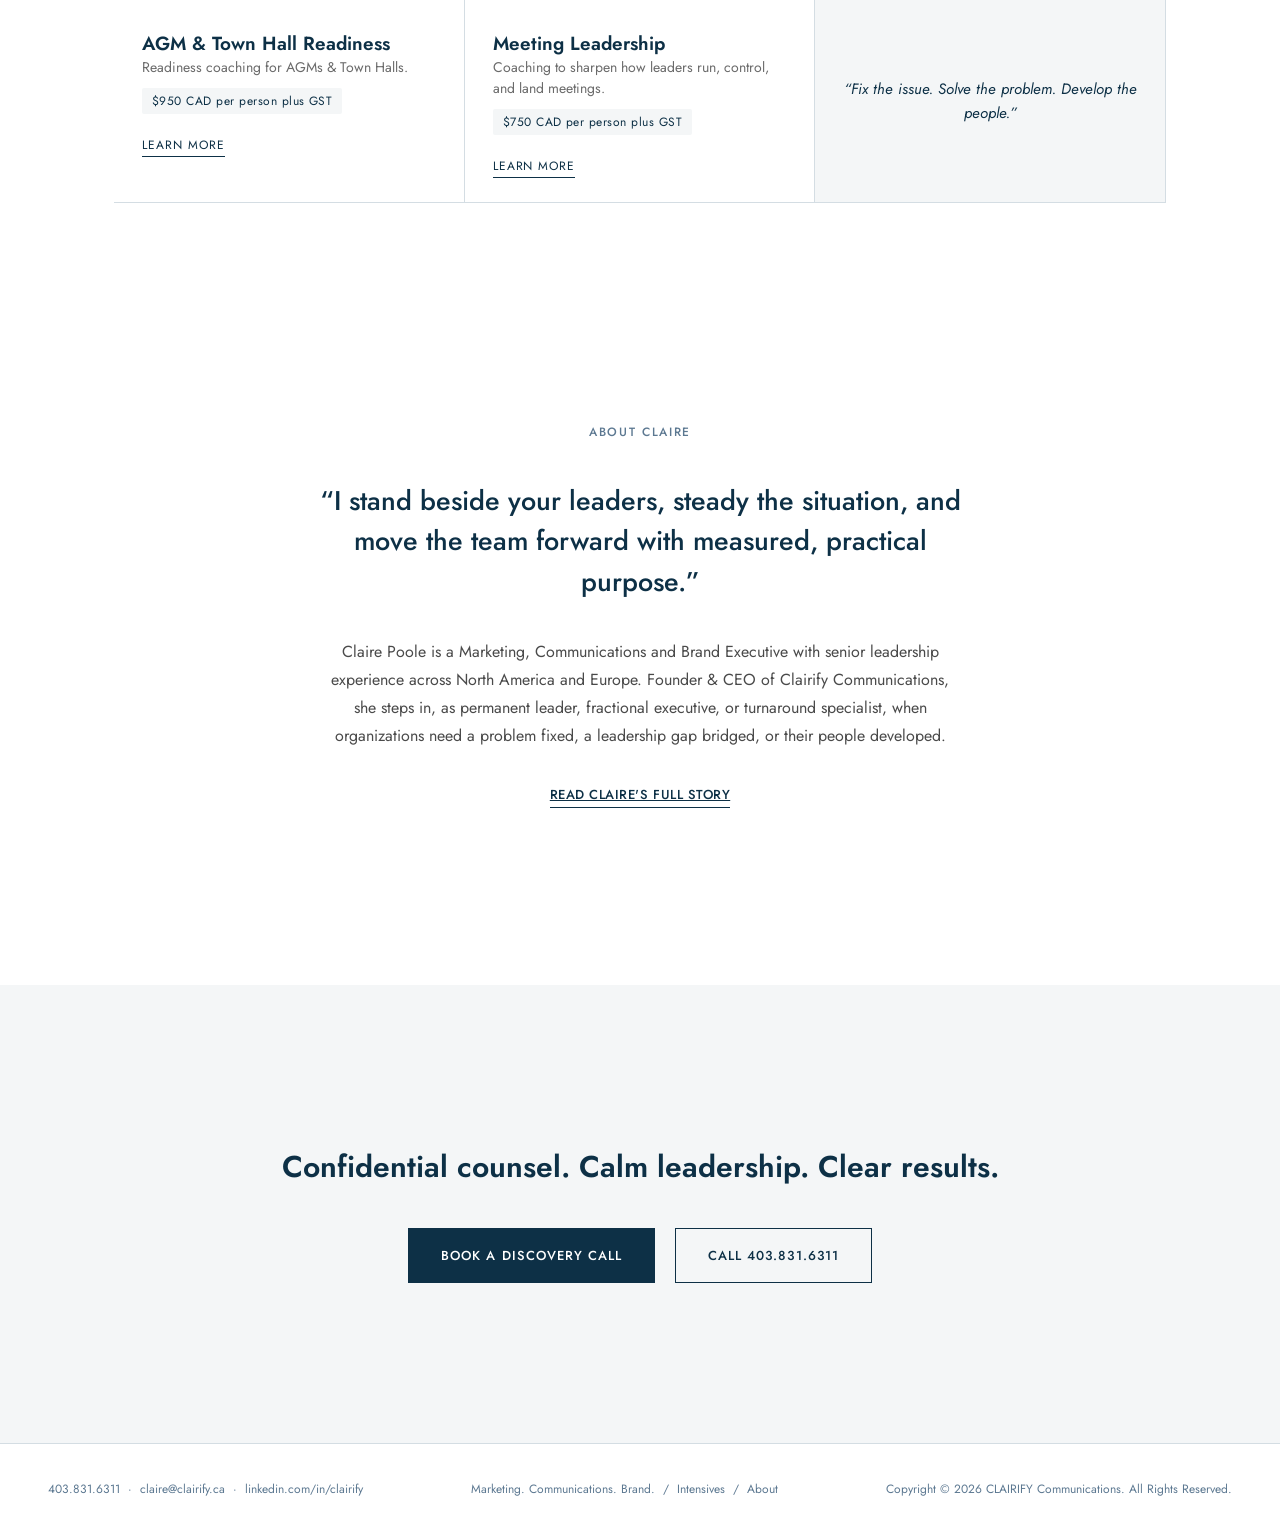
==== commit 651b86a2: "Add files via upload" ====
--- a/index.html
+++ b/index.html
@@ -4,7 +4,7 @@
 <meta charset="UTF-8">
 <meta name="viewport" content="width=device-width, initial-scale=1.0">
 <title>CLAIRIFY Communications | Marketing, Communications &amp; Brand Executive</title>
-<meta name="description" content="Claire Poole is a Marketing, Communications and Brand Executive who steps in when organisations need a problem fixed, a leadership gap bridged, or their people developed.">
+<meta name="description" content="Claire Poole is a Marketing, Communications and Brand Executive who steps in when organizations need a problem fixed, a leadership gap bridged, or their people developed.">
 <link rel="preconnect" href="https://fonts.googleapis.com">
 <link rel="preconnect" href="https://fonts.gstatic.com" crossorigin>
 <link href="https://fonts.googleapis.com/css2?family=Jost:wght@300;400;500;600;700&display=swap" rel="stylesheet">
@@ -30,13 +30,10 @@
   <div class="hero-content">
     <div class="eyebrow">Claire Poole · Founder &amp; CEO, Clairify Communications Inc.</div>
     <h1>Fix the issue. Solve the problem. Develop the people.</h1>
-    <p class="sub">A Marketing, Communications and Brand Executive who steps in, as permanent leader, fractional executive, or turnaround specialist, when organisations need a problem fixed, a leadership gap bridged, or their people developed. Clairify works two ways: ongoing marketing, communications, and brand counsel for organisations navigating growth, risk, or change, and CLAIRIFY Intensives, a suite of executive coaching and readiness programmes for the individuals leading through it.</p>
-    <div class="manifesto-row">
-      <div class="manifesto">
-        <p class="power-line">Confidence in individuals. Capacity within organisations. Capability between the two.</p>
-        <p class="bridge">Same counsel. Same standard. Applied to the organisation, or to the person leading it.</p>
-      </div>
-      <img class="hero-mark-inline" src="logomark.jpg" alt="Clairify Communications logomark">
+    <p class="sub">A Marketing, Communications and Brand Executive who steps in, as permanent leader, fractional executive, or turnaround specialist, when organizations need a problem fixed, a leadership gap bridged, or their people developed. Clairify works two ways: ongoing marketing, communications, and brand counsel for organizations navigating growth, risk, or change, and CLAIRIFY Intensives, a suite of executive coaching and readiness programmes for the individuals leading through it.</p>
+    <div class="manifesto">
+      <p class="power-line">Confidence in individuals. Capacity within organizations. Capability between the two.</p>
+      <p class="bridge">Same counsel. Same standard. Applied to the organization, or to the person leading it.</p>
     </div>
     <div class="cta-row">
       <a class="btn btn-primary" href="#marketing-communications-brand">Marketing. Communications. Brand.</a>
@@ -46,7 +43,7 @@
 </section>
 
 <section class="client-strip">
-  <div class="label">Organisations we've worked with</div>
+  <div class="label">Organizations we've worked with</div>
   <div class="logo-row">
     <div class="wordmark-chip">BlueScope Buildings North America</div>
     <div class="wordmark-chip">Digital Journal Global Marketing</div>
@@ -98,7 +95,7 @@
 
 <section class="pillars-intro">
   <div class="label">Two practices, one point of view</div>
-  <h2>Same counsel. Same standard. Applied to the organisation, or to the person leading it. Two ways to work with Clairify. Pick the one you need now.</h2>
+  <h2>Same counsel. Same standard. Applied to the organization, or to the person leading it. Two ways to work with Clairify. Pick the one you need now.</h2>
 </section>
 
 <div class="pillars">
@@ -106,7 +103,7 @@
     <div class="num">01</div>
     <div class="sublabel">Ongoing &amp; Project-Based</div>
     <h3>Marketing. Communications. Brand.</h3>
-    <p>Integrated, practical counsel for multi-brand, multi-market organisations navigating transformation, risk, or growth. Brand strategy, corporate communications, workshops, and issue management, media training.</p>
+    <p>Integrated, practical counsel for multi-brand, multi-market organizations navigating transformation, risk, or growth. Brand strategy, corporate communications, workshops, and issue management, media training.</p>
     <a class="link" href="#marketing-communications-brand">Learn more</a>
   </div>
   <div class="pillar right">
@@ -123,7 +120,7 @@
 </div>
 
 <section class="mcb-grid" style="padding-top:32px;">
-  <p class="intro">Integrated, practical counsel for multi-brand, multi-market organisations navigating transformation, risk, or growth.</p>
+  <p class="intro">Integrated, practical counsel for multi-brand, multi-market organizations navigating transformation, risk, or growth.</p>
 
   <div class="tile-grid">
   <details class="intensive-card">
@@ -148,7 +145,7 @@
       <span class="toggle">Learn more</span>
     </summary>
     <div class="card-body">
-      <p>Engagement strategy and tactical planning crafted to establish business continuity across matrixed environments, keeping leadership, employees, and external audiences aligned even as the organisation and its markets shift.</p>
+      <p>Engagement strategy and tactical planning crafted to establish business continuity across matrixed environments, keeping leadership, employees, and external audiences aligned even as the organization and its markets shift.</p>
     </div>
   </details>
 
@@ -161,7 +158,7 @@
       <span class="toggle">Learn more</span>
     </summary>
     <div class="card-body">
-      <p>Brand, reputational, and operational risk mitigation, paired with the leadership and practical, tactical response needed the moment an issue surfaces, so your organisation is never improvising in public.</p>
+      <p>Brand, reputational, and operational risk mitigation, paired with the leadership and practical, tactical response needed the moment an issue surfaces, so your organization is never improvising in public.</p>
     </div>
   </details>
 
@@ -174,7 +171,7 @@
       <span class="toggle">Learn more</span>
     </summary>
     <div class="card-body">
-      <p>A hands-on session that moves spokespeople from reactive, to proactive, to strategic: positioning your organisation as a trusted expert, protecting brand reputation, and turning media moments into trust rather than risk.</p>
+      <p>A hands-on session that moves spokespeople from reactive, to proactive, to strategic: positioning your organization as a trusted expert, protecting brand reputation, and turning media moments into trust rather than risk.</p>
     </div>
   </details>
 
@@ -214,28 +211,28 @@
       <span class="toggle">Learn more</span>
     </summary>
     <div class="card-body">
-      <p>Corporate structures are changing. Fewer organisations need a full time communications, marketing, or brand executive on staff, but every organisation still needs senior counsel to protect and develop engagement, brand, and reputation. Communications Concierge Services meets the business where it's at, providing that executive level judgment on a monthly retainer, scaled to what the organisation needs right now, with no long term commitment and none of the cost of a full time hire.</p>
+      <p>Corporate structures are changing. Fewer organizations need a full time communications, marketing, or brand executive on staff, but every organization still needs senior counsel to protect and develop engagement, brand, and reputation. Communications Concierge Services meets the business where it's at, providing that executive level judgment on a monthly retainer, scaled to what the organization needs right now, with no long term commitment and none of the cost of a full time hire.</p>
       <h5>Outcomes</h5>
       <ul>
         <li><b>Executive Presence.</b> Senior marketing, communications, and brand leadership represented internally and externally, without adding a full time executive to headcount.</li>
         <li><b>Brand Consistency.</b> One consistent voice across marketing campaigns, communications, and every public facing decision.</li>
-        <li><b>Continuity.</b> An embedded advisor who already knows the organisation's priorities and audiences, and can respond immediately rather than starting from scratch.</li>
+        <li><b>Continuity.</b> An embedded advisor who already knows the organization's priorities and audiences, and can respond immediately rather than starting from scratch.</li>
         <li><b>Cost Efficiency.</b> Executive level counsel at a small fraction of the salary, benefits, and overhead of a full time hire.</li>
         <li><b>Flexibility.</b> Support that meets the business where it's at, scaled up or down as needs change, with no long term contract.</li>
       </ul>
       <h5>Scope of Services</h5>
       <ul>
         <li><b>Brand &amp; Marketing Strategy.</b> Positioning, messaging, and campaign review that build brand preference and keep every market consistent.</li>
-        <li><b>Corporate Communications.</b> Ongoing counsel that keeps leadership, employees, and external audiences aligned as the organisation changes.</li>
+        <li><b>Corporate Communications.</b> Ongoing counsel that keeps leadership, employees, and external audiences aligned as the organization changes.</li>
         <li><b>Issue Management.</b> A plan in place before a risk becomes a crisis, and senior counsel the moment one surfaces.</li>
         <li><b>Content Review and Governance.</b> Senior review of key content and materials before they go public, so nothing publishes without an executive level check.</li>
         <li><b>Monthly Strategy Session.</b> A standing call to review priorities, upcoming initiatives, and communications needs.</li>
         <li><b>Ongoing Access.</b> Senior counsel by phone or email within retainer hours for time sensitive decisions.</li>
       </ul>
       <h5>Candidate Profile</h5>
-      <p>Organisations that do not require a full time communications, marketing, or brand executive on staff, but still need senior counsel to protect and develop engagement, brand, and reputation.</p>
-      <h5>Investment</h5>
-      <p>$3,000 CAD per month plus GST. Available as an ongoing monthly retainer, scaled to what the organisation needs. Month to month, with 30 days notice to cancel and no long term contract.</p>
+      <p>Organizations that do not require a full time communications, marketing, or brand executive on staff, but still need senior counsel to protect and develop engagement, brand, and reputation.</p>
+      <h5>Investment</h5>
+      <p>$3,000 CAD per month plus GST. Available as an ongoing monthly retainer, scaled to what the organization needs. Month to month, with 30 days notice to cancel and no long term contract.</p>
     </div>
   </details>
   <details class="intensive-card">
@@ -421,7 +418,7 @@
 <section class="about-preview">
   <div class="label">About Claire</div>
   <blockquote>&ldquo;I stand beside your leaders, steady the situation, and move the team forward with measured, practical purpose.&rdquo;</blockquote>
-  <p class="body">Claire Poole is a Marketing, Communications and Brand Executive with senior leadership experience across North America and Europe. Founder &amp; CEO of Clairify Communications, she steps in, as permanent leader, fractional executive, or turnaround specialist, when organisations need a problem fixed, a leadership gap bridged, or their people developed.</p>
+  <p class="body">Claire Poole is a Marketing, Communications and Brand Executive with senior leadership experience across North America and Europe. Founder &amp; CEO of Clairify Communications, she steps in, as permanent leader, fractional executive, or turnaround specialist, when organizations need a problem fixed, a leadership gap bridged, or their people developed.</p>
   <a class="link" href="about.html">Read Claire's full story</a>
 </section>
 
--- a/styles.css
+++ b/styles.css
@@ -117,25 +117,11 @@
     max-width: 720px;
     margin-bottom: 24px;
   }
-  .manifesto-row {
-    display: flex;
-    align-items: center;
-    gap: 32px;
-    margin-bottom: 32px;
-  }
   .manifesto {
-    flex: 1;
+    max-width: 720px;
     padding-left: 16px;
     border-left: 2px solid var(--prussian-20);
-  }
-  .hero-mark-inline {
-    width: 110px;
-    height: auto;
-    flex-shrink: 0;
-  }
-  @media (max-width: 700px) {
-    .manifesto-row { flex-wrap: wrap; }
-    .hero-mark-inline { width: 70px; }
+    margin-bottom: 32px;
   }
   .hero p.power-line {
     font-size: 21px;
